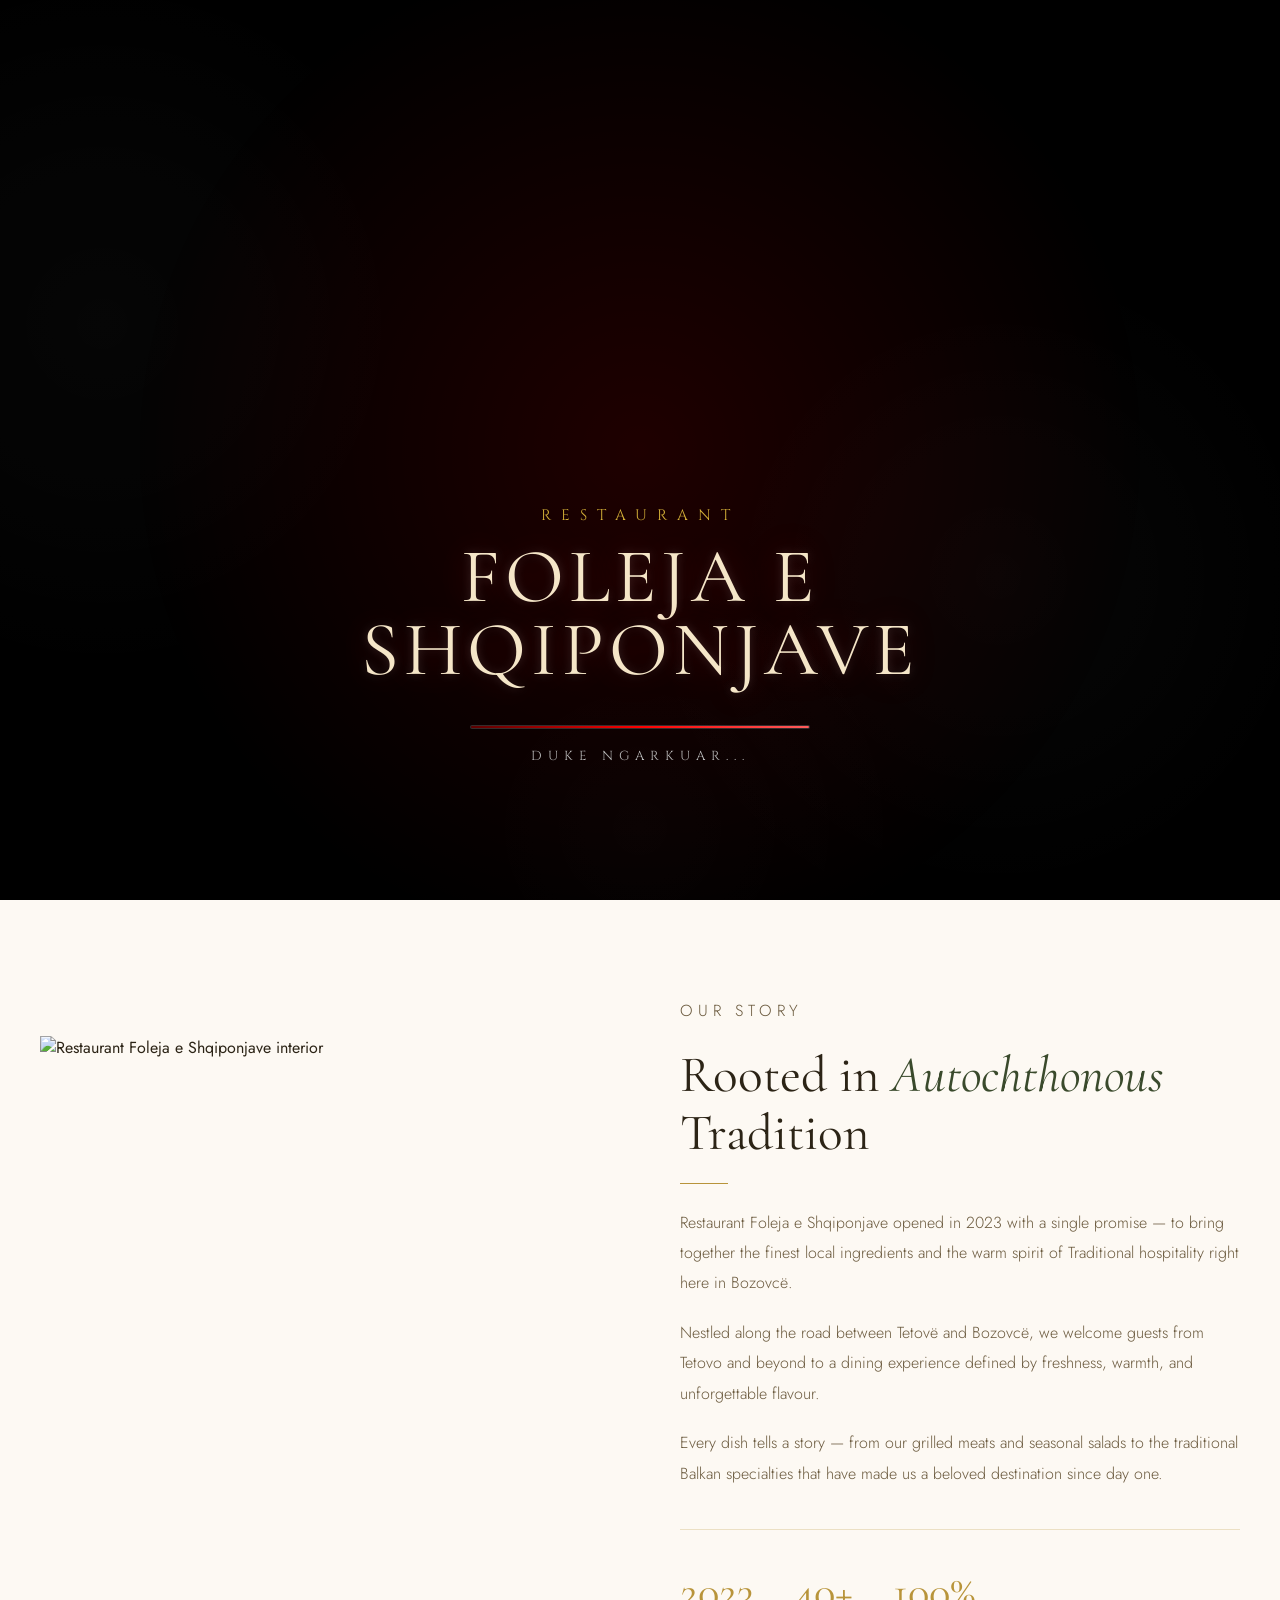
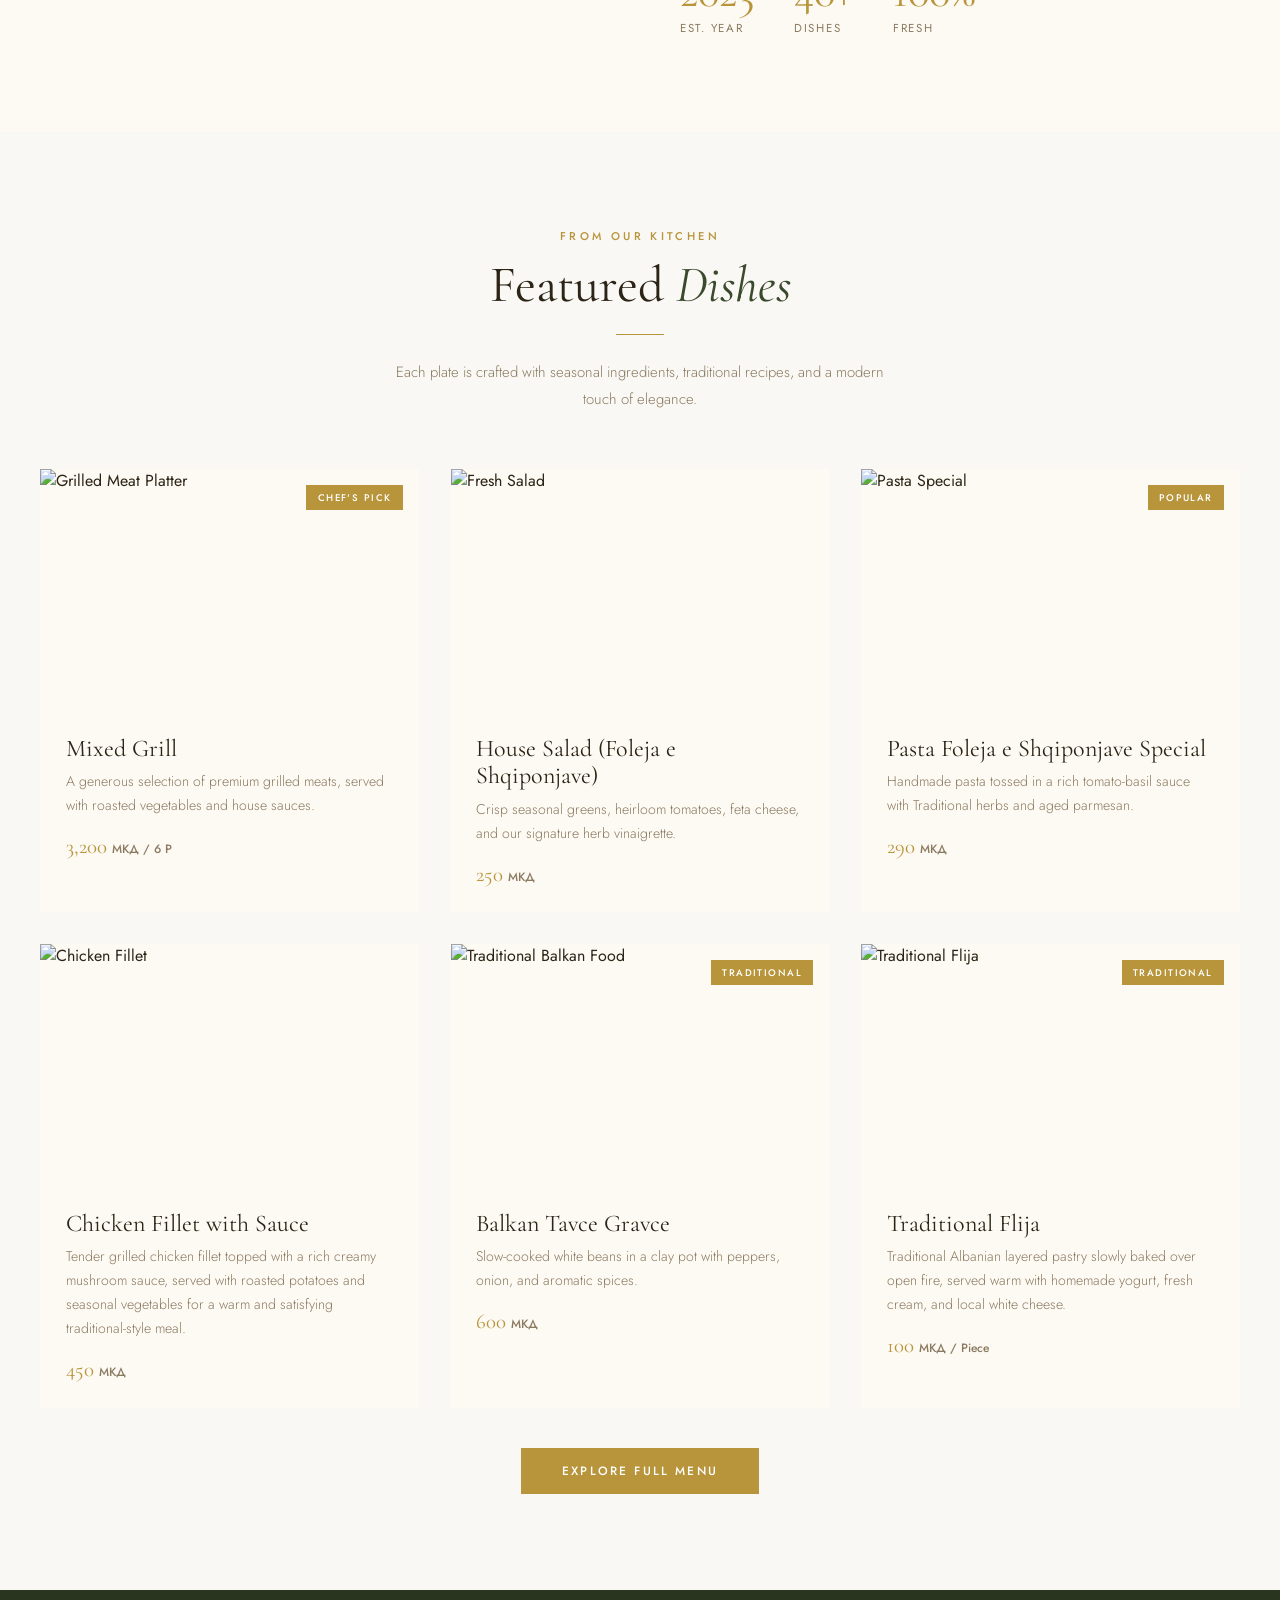
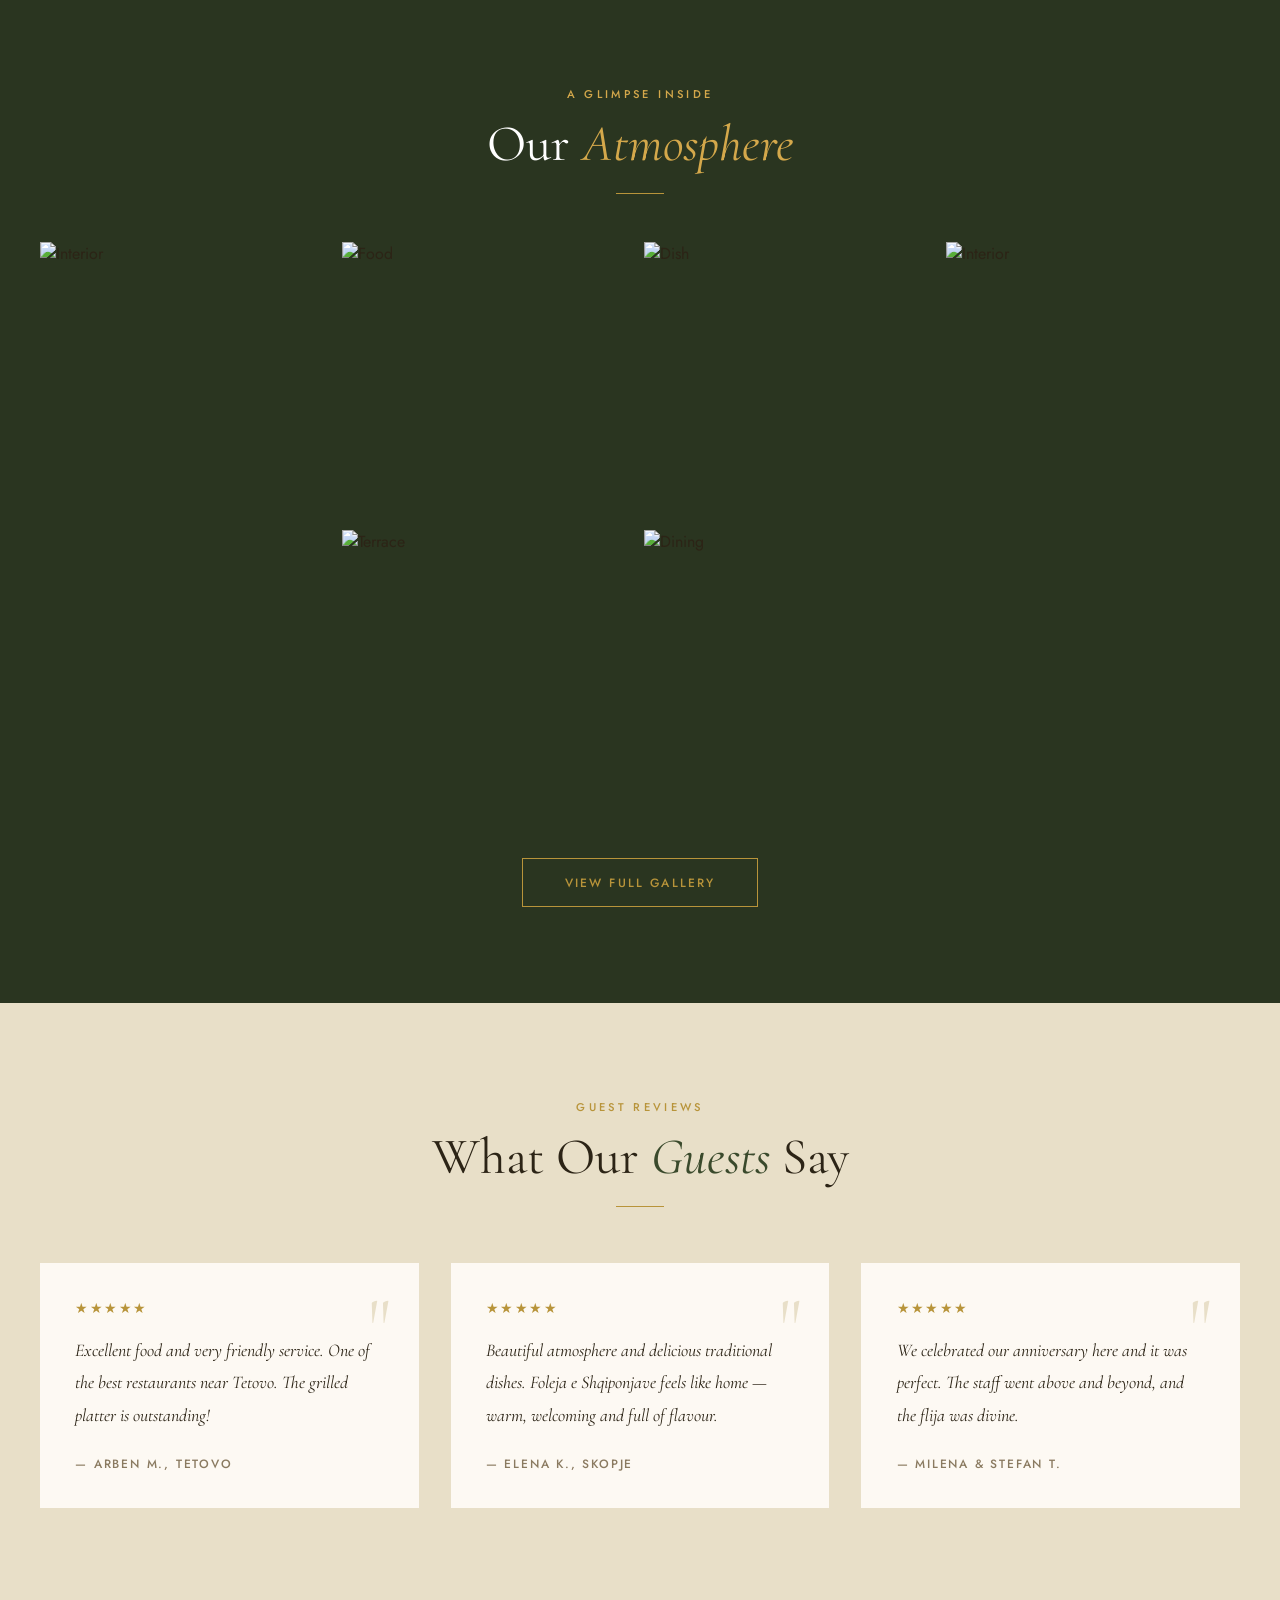
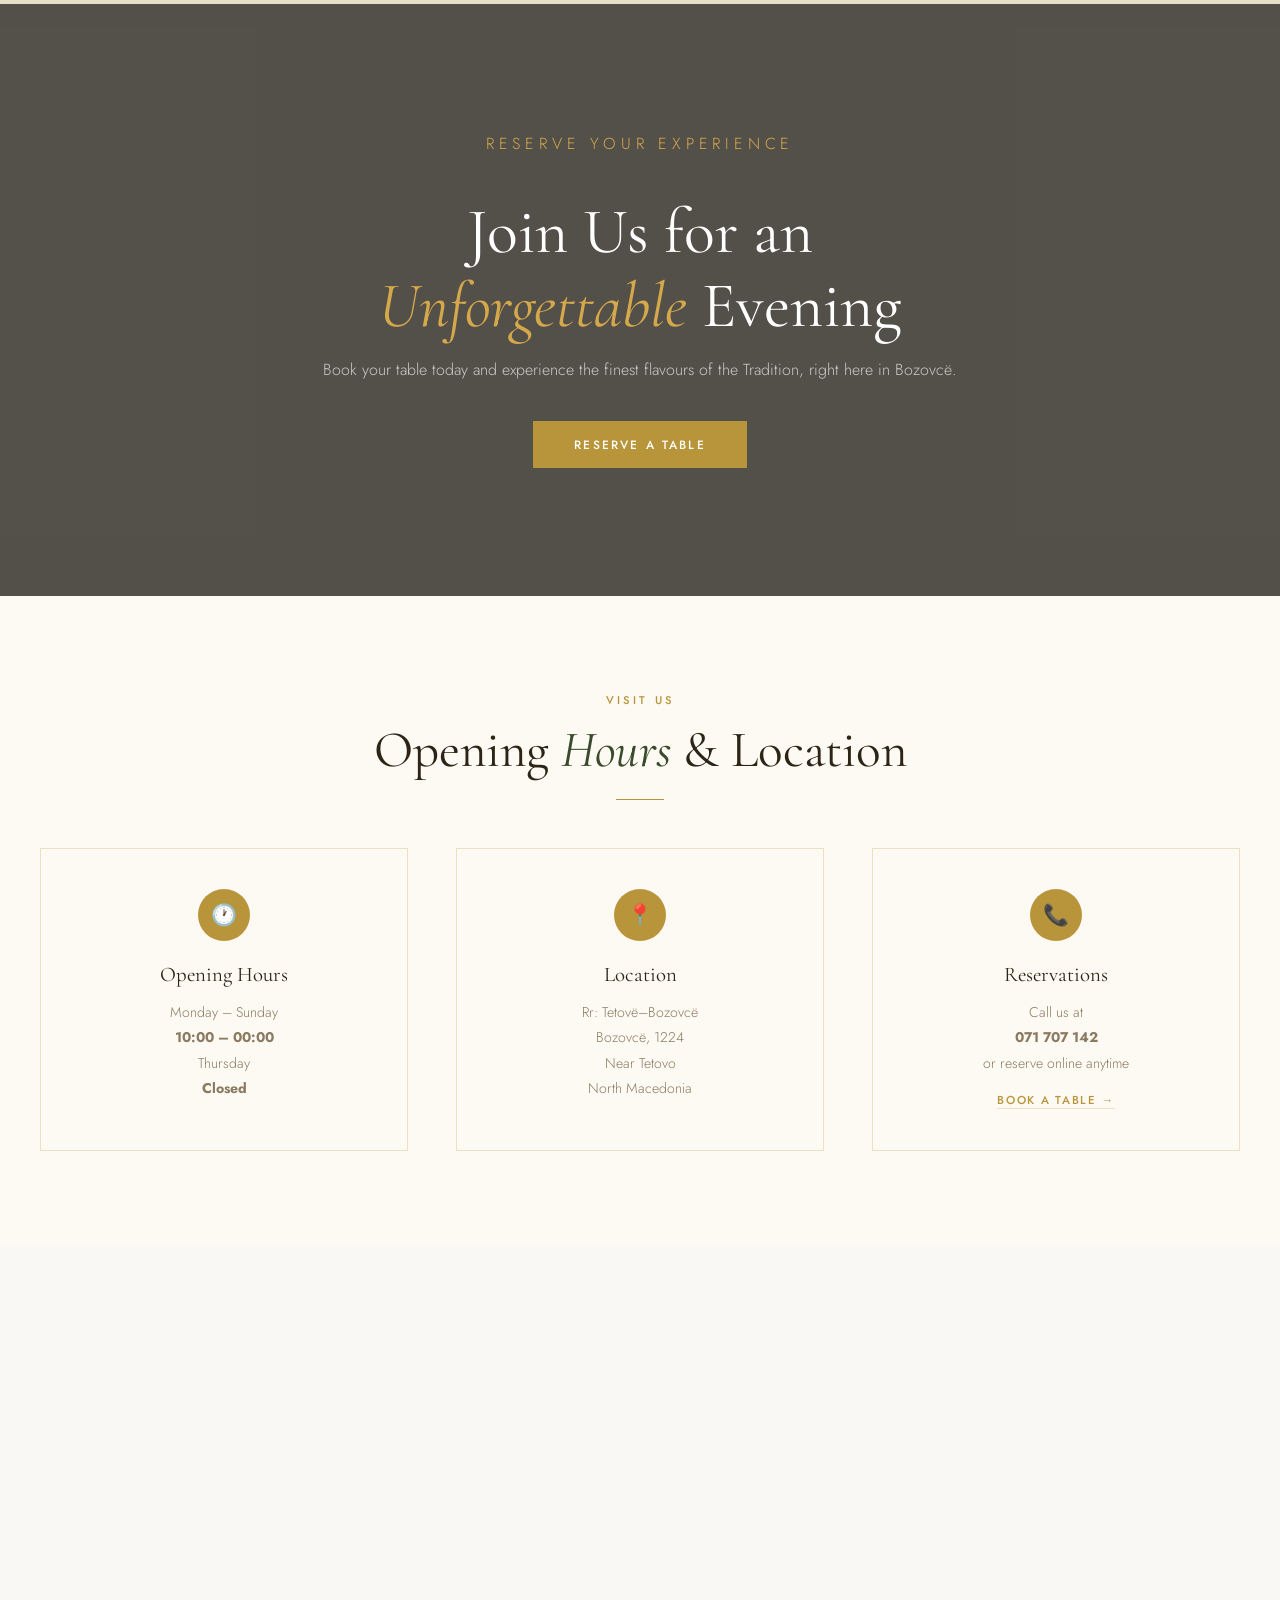
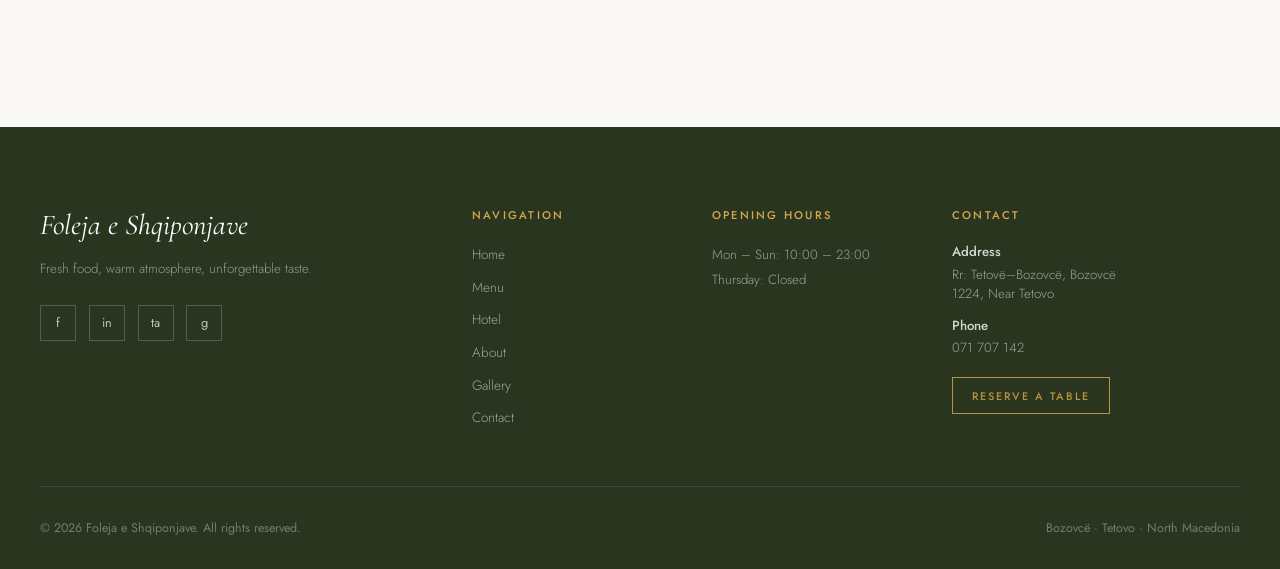
==== index.html @ cad844ff "Update print statement from 'Hello' to 'Goodbye'" ====
<!DOCTYPE html>
<html lang="en">
<head>
  <meta charset="UTF-8">
  <meta name="viewport" content="width=device-width, initial-scale=1.0">
  <title>Foleja e Shqiponjave — Fresh food, warm atmosphere, unforgettable taste</title>
  <meta name="description" content="Foleja e Shqiponjave restaurant & hotel in Bozovcë near Tetovo, North Macedonia. Fresh food, warm atmosphere, unforgettable taste.">
  <link rel="preconnect" href="https://fonts.googleapis.com">
  <link rel="preconnect" href="https://fonts.gstatic.com" crossorigin>
  <link href="https://fonts.googleapis.com/css2?family=Cormorant+Garamond:ital,wght@0,300;0,400;0,500;0,600;1,300;1,400;1,500&family=Jost:wght@300;400;500;600&display=swap" rel="stylesheet">
  <style>
    *, *::before, *::after { box-sizing: border-box; margin: 0; padding: 0; }
    html { scroll-behavior: smooth; font-size: 16px; }
    body { font-family: 'Jost', sans-serif; background: #FAF8F4; color: #2C2416; overflow-x: hidden; }
    img { display: block; width: 100%; height: 100%; object-fit: cover; }
    a { text-decoration: none; color: inherit; }

    :root {
      --cream: #FAF8F4;
      --sand: #E8DFC8;
      --warm-white: #FDF9F3;
      --gold: #B8943A;
      --gold-light: #D4A84B;
      --olive: #3A4A2C;
      --olive-dark: #2A3520;
      --olive-mid: #4E6040;
      --brown: #2C2416;
      --brown-light: #6B5A3E;
      --text-muted: #8A7A60;
      --border: rgba(184,148,58,0.25);
    }

    .font-display { font-family: 'Cormorant Garamond', serif; }
    h1, h2, h3 { font-family: 'Cormorant Garamond', serif; font-weight: 400; line-height: 1.15; }

    
    nav {
      position: fixed; top: 0; left: 0; right: 0;
      z-index: 999; padding: 0 2.5rem; height: 72px;
      display: flex; align-items: center; justify-content: space-between;
      transition: all 0.4s ease;
    }
    nav.scrolled {
      background: rgba(250,248,244,0.97);
      backdrop-filter: blur(12px);
      box-shadow: 0 1px 0 var(--border), 0 4px 24px rgba(44,36,22,0.06);
    }
    .nav-logo { font-family: 'Cormorant Garamond', serif; font-size: 1.25rem; font-weight: 500; letter-spacing: 0.04em; color: #fff; transition: color 0.4s; font-style: italic; }
    nav.scrolled .nav-logo { color: var(--brown); }

    .nav-links { display: flex; gap: 2rem; list-style: none; }
    .nav-links a { font-size: 0.75rem; letter-spacing: 0.14em; text-transform: uppercase; color: rgba(255,255,255,0.85); transition: color 0.3s; font-weight: 500; }
    nav.scrolled .nav-links a { color: var(--brown-light); }
    .nav-links a:hover { color: var(--gold-light); }
    nav.scrolled .nav-links a:hover { color: var(--gold); }

    
    .lang-switcher {
      display: flex; gap: 0; align-items: center;
      border: 1px solid rgba(255,255,255,0.35);
      overflow: hidden;
      transition: border-color 0.4s;
    }
    nav.scrolled .lang-switcher { border-color: var(--border); }
    .lang-btn {
      background: transparent;
      border: none;
      padding: 0.4rem 0.65rem;
      font-size: 0.65rem;
      font-weight: 600;
      letter-spacing: 0.08em;
      text-transform: uppercase;
      color: rgba(255,255,255,0.6);
      cursor: pointer;
      font-family: 'Jost', sans-serif;
      transition: all 0.25s;
      border-right: 1px solid rgba(255,255,255,0.2);
    }
    .lang-btn:last-child { border-right: none; }
    nav.scrolled .lang-btn { color: var(--text-muted); border-right-color: var(--border); }
    .lang-btn:hover { background: rgba(184,148,58,0.15); color: var(--gold-light); }
    .lang-btn.active { background: var(--gold); color: #fff !important; }

    .nav-right { display: flex; gap: 1rem; align-items: center; }
    .nav-reserve {
      font-size: 0.7rem; letter-spacing: 0.15em; text-transform: uppercase;
      padding: 0.55rem 1.3rem; border: 1px solid rgba(255,255,255,0.5);
      color: #fff; transition: all 0.3s; font-weight: 500;
    }
    nav.scrolled .nav-reserve { border-color: var(--gold); color: var(--gold); }
    .nav-reserve:hover { background: var(--gold); border-color: var(--gold); color: #fff !important; }

    .hamburger { display: none; flex-direction: column; gap: 5px; cursor: pointer; }
    .hamburger span { width: 24px; height: 1.5px; background: #fff; transition: all 0.3s; }
    nav.scrolled .hamburger span { background: var(--brown); }

    
    .mobile-menu {
      position: fixed; top: 72px; left: 0; right: 0;
      background: var(--warm-white); padding: 1.5rem 2rem;
      z-index: 998; display: none; flex-direction: column; gap: 1rem;
      box-shadow: 0 10px 30px rgba(44,36,22,0.12);
    }
    .mobile-menu.open { display: flex; }
    .mobile-menu a { font-size: 0.85rem; letter-spacing: 0.12em; text-transform: uppercase; color: var(--brown); font-weight: 500; padding: 0.5rem 0; border-bottom: 1px solid var(--border); }
    .mobile-lang { display: flex; gap: 0.5rem; padding-top: 0.5rem; }
    .mobile-lang .lang-btn { border: 1px solid var(--border); color: var(--text-muted); }
    .mobile-lang .lang-btn.active { background: var(--gold); color: #fff; border-color: var(--gold); }

    
    section { padding: 6rem 2rem; }
    .container { max-width: 1200px; margin: 0 auto; }
    .section-label { font-size: 0.7rem; letter-spacing: 0.3em; text-transform: uppercase; color: var(--gold); font-weight: 500; margin-bottom: 0.8rem; }
    .section-title { font-size: clamp(2.2rem,4vw,3.2rem); color: var(--brown); margin-bottom: 1.2rem; }
    .section-title em { font-style: italic; color: var(--olive); }
    .section-line { width: 48px; height: 1px; background: var(--gold); margin-bottom: 1.5rem; }
    .section-line.center { margin-left: auto; margin-right: auto; }
    .text-center { text-align: center; }
    .reveal { opacity: 0; transform: translateY(32px); transition: opacity 0.7s ease, transform 0.7s ease; }
    .reveal.visible { opacity: 1; transform: translateY(0); }
    .reveal-delay-1 { transition-delay: 0.1s; }
    .reveal-delay-2 { transition-delay: 0.2s; }
    .reveal-delay-3 { transition-delay: 0.3s; }

     
    #home { height: 100vh; min-height: 700px; position: relative; display: flex; align-items: center; justify-content: center; text-align: center; overflow: hidden; }
    .hero-bg { position: absolute; inset: 0; background: url('https://i.imgur.com/4FRlpWb.png') center/cover no-repeat; }
    .hero-bg::after { content: ''; position: absolute; inset: 0; background: linear-gradient(to bottom, rgba(20,15,8,0.52) 0%, rgba(20,15,8,0.62) 50%, rgba(20,15,8,0.75) 100%); }
    .hero-content { position: relative; z-index: 2; max-width: 800px; padding: 0 2rem; animation: heroFade 1.2s ease forwards; }
    @keyframes heroFade { from { opacity: 0; transform: translateY(28px); } to { opacity: 1; transform: translateY(0); } }
    .hero-eyebrow { font-size: 0.72rem; letter-spacing: 0.3em; text-transform: uppercase; color: var(--gold-light); margin-bottom: 1.2rem; font-weight: 500; }
    .hero-title { font-size: clamp(2.6rem,6vw,5rem); color: #fff; font-weight: 300; line-height: 1.1; margin-bottom: 1.2rem; font-family: 'Cormorant Garamond', serif; font-style: italic; }
    .hero-title em { font-style: italic; color: var(--gold-light); }
    .hero-tagline { font-size: 1rem; color: rgba(255,255,255,0.7); letter-spacing: 0.1em; margin-bottom: 3rem; font-weight: 300; }
    .hero-buttons { display: flex; gap: 1rem; justify-content: center; flex-wrap: wrap; }
    .btn-primary { padding: 0.85rem 2.4rem; background: var(--gold); color: #fff; font-size: 0.75rem; letter-spacing: 0.18em; text-transform: uppercase; font-weight: 500; transition: all 0.3s; font-family: 'Jost',sans-serif; border: none; cursor: pointer; }
    .btn-primary:hover { background: var(--gold-light); transform: translateY(-2px); }
    .btn-outline { padding: 0.85rem 2.4rem; border: 1px solid rgba(255,255,255,0.6); color: #fff; font-size: 0.75rem; letter-spacing: 0.18em; text-transform: uppercase; font-weight: 500; transition: all 0.3s; font-family: 'Jost',sans-serif; }
    .btn-outline:hover { background: rgba(255,255,255,0.12); transform: translateY(-2px); }
    .hero-scroll { position: absolute; bottom: 2.5rem; left: 50%; transform: translateX(-50%); z-index: 2; display: flex; flex-direction: column; align-items: center; gap: 0.5rem; color: rgba(255,255,255,0.5); font-size: 0.65rem; letter-spacing: 0.2em; text-transform: uppercase; }
    .scroll-line { width: 1px; height: 40px; background: linear-gradient(to bottom, rgba(255,255,255,0), rgba(255,255,255,0.4)); animation: scrollPulse 2s ease infinite; }
    @keyframes scrollPulse { 0%,100%{opacity:.4;transform:scaleY(1)} 50%{opacity:1;transform:scaleY(1.2)} }

     
    #welcome { background: var(--warm-white); }
    .welcome-grid { display: grid; grid-template-columns: 1fr 1fr; gap: 5rem; align-items: center; }
    .welcome-image { height: 560px; position: relative; overflow: hidden; }
    .welcome-image img { transition: transform 0.8s ease; }
    .welcome-image:hover img { transform: scale(1.04); }
    .welcome-image::before { content:''; position:absolute; top:-20px; left:-20px; width:100px; height:100px; border-top:1px solid var(--gold); border-left:1px solid var(--gold); z-index:1; }
    .welcome-image::after { content:''; position:absolute; bottom:-20px; right:-20px; width:100px; height:100px; border-bottom:1px solid var(--gold); border-right:1px solid var(--gold); z-index:1; }
    .welcome-text p { color: var(--brown-light); line-height: 1.9; font-size: 1rem; margin-bottom: 1.2rem; font-weight: 300; }
    .welcome-stats { display: flex; gap: 2.5rem; margin-top: 2.5rem; padding-top: 2.5rem; border-top: 1px solid var(--border); }
    .stat-number { font-family: 'Cormorant Garamond',serif; font-size: 2.8rem; color: var(--gold); line-height: 1; }
    .stat-label { font-size: 0.72rem; letter-spacing: 0.15em; text-transform: uppercase; color: var(--text-muted); margin-top: 0.3rem; }

     
    #dishes { background: var(--cream); }
    .dishes-grid { display: grid; grid-template-columns: repeat(3,1fr); gap: 2rem; margin-top: 3.5rem; }
    .dish-card { background: var(--warm-white); overflow: hidden; transition: transform 0.4s ease, box-shadow 0.4s ease; }
    .dish-card:hover { transform: translateY(-8px); box-shadow: 0 24px 60px rgba(44,36,22,0.12); }
    .dish-image { height: 240px; overflow: hidden; position: relative; }
    .dish-image img { transition: transform 0.6s ease; }
    .dish-card:hover .dish-image img { transform: scale(1.08); }
    .dish-badge { position: absolute; top:1rem; right:1rem; background:var(--gold); color:#fff; font-size:0.6rem; letter-spacing:0.15em; text-transform:uppercase; padding:0.35rem 0.7rem; font-weight:500; }
    .dish-content { padding: 1.6rem; }
    .dish-name { font-family: 'Cormorant Garamond',serif; font-size: 1.5rem; color: var(--brown); margin-bottom: 0.5rem; }
    .dish-desc { font-size: 0.88rem; color: var(--text-muted); line-height: 1.7; margin-bottom: 1rem; font-weight: 300; }
    .dish-price { font-family: 'Cormorant Garamond',serif; font-size: 1.3rem; color: var(--gold); }

     
    #gallery-preview { background: var(--olive-dark); padding: 6rem 2rem; }
    #gallery-preview .section-title { color: #fff; }
    #gallery-preview .section-label { color: var(--gold-light); }
    .gallery-grid { display: grid; grid-template-columns: 1fr 1fr 1fr 1fr; grid-template-rows: 280px 280px; gap: 8px; margin: 3rem 0; }
    .gallery-item { overflow: hidden; position: relative; cursor: pointer; }
    .gallery-item:first-child { grid-row: span 2; }
    .gallery-item img { transition: transform 0.6s ease; }
    .gallery-item:hover img { transform: scale(1.08); }
    .gallery-item::after { content:''; position:absolute; inset:0; background:rgba(20,15,8,0); transition:background 0.4s ease; }
    .gallery-item:hover::after { background: rgba(20,15,8,0.25); }
    .gallery-btn-wrap { text-align: center; }
    .btn-gold { display: inline-block; padding: 0.9rem 2.6rem; border: 1px solid var(--gold); color: var(--gold); font-size: 0.75rem; letter-spacing: 0.18em; text-transform: uppercase; font-weight: 500; transition: all 0.3s; font-family: 'Jost',sans-serif; }
    .btn-gold:hover { background: var(--gold); color: #fff; }
    .btn-gold-fill { display: inline-block; padding: 0.9rem 2.6rem; background: var(--gold); color: #fff; font-size: 0.75rem; letter-spacing: 0.18em; text-transform: uppercase; font-weight: 500; transition: all 0.3s; font-family: 'Jost',sans-serif; border: none; cursor: pointer; }
    .btn-gold-fill:hover { background: var(--gold-light); transform: translateY(-2px); }

    
    #testimonials { background: var(--sand); }
    .testimonials-grid { display: grid; grid-template-columns: repeat(3,1fr); gap: 2rem; margin-top: 3.5rem; }
    .testimonial-card { background: var(--warm-white); padding: 2.2rem; position: relative; }
    .stars { color: var(--gold); font-size: 0.9rem; margin-bottom: 1rem; letter-spacing: 0.1em; }
    .testimonial-text { font-family: 'Cormorant Garamond',serif; font-size: 1.12rem; line-height: 1.8; color: var(--brown); font-style: italic; margin-bottom: 1.5rem; }
    .testimonial-author { font-size: 0.75rem; letter-spacing: 0.15em; text-transform: uppercase; color: var(--text-muted); font-weight: 500; }
    .quote-icon { position: absolute; top: 1.5rem; right: 1.8rem; font-family: 'Cormorant Garamond',serif; font-size: 5rem; color: var(--sand); line-height: 1; font-weight: 300; }

    
    #reservation-cta { background: url('https://i.imgur.com/3TzWuwq.jpeg') center/cover no-repeat; position: relative; text-align: center; padding: 8rem 2rem; }
    #reservation-cta::before { content:''; position:absolute; inset:0; background:rgba(20,15,8,0.72); }
    #reservation-cta .content { position: relative; z-index: 1; }
    #reservation-cta .section-title { color: #fff; font-size: clamp(2.5rem,5vw,4rem); margin-bottom: 1rem; }
    #reservation-cta p { color: rgba(255,255,255,0.7); font-size: 1rem; margin-bottom: 2.5rem; font-weight: 300; }

     
    #info { background: var(--warm-white); }
    .info-grid { display: grid; grid-template-columns: repeat(3,1fr); gap: 3rem; }
    .info-card { text-align: center; padding: 2.5rem 1.5rem; border: 1px solid var(--border); }
    .info-icon { width: 52px; height: 52px; background: var(--gold); border-radius: 50%; display: flex; align-items: center; justify-content: center; margin: 0 auto 1.4rem; font-size: 1.3rem; }
    .info-card h3 { font-size: 1.3rem; color: var(--brown); margin-bottom: 0.8rem; }
    .info-card p { font-size: 0.88rem; color: var(--text-muted); line-height: 1.8; font-weight: 300; }

     
    .map-wrapper { height: 480px; }
    .map-wrapper iframe { width: 100%; height: 100%; border: none; display: block; }

    
    footer { background: var(--olive-dark); color: rgba(255,255,255,0.7); padding: 5rem 2rem 2rem; }
    .footer-grid { display: grid; grid-template-columns: 2fr 1fr 1fr 1.5fr; gap: 3rem; margin-bottom: 3rem; }
    .footer-logo { font-family: 'Cormorant Garamond',serif; font-size: 1.8rem; color: #fff; margin-bottom: 1rem; }
    .footer-logo span { color: var(--gold-light); }
    .footer-tagline { font-size: 0.83rem; color: rgba(255,255,255,0.5); line-height: 1.7; font-weight: 300; margin-bottom: 1.5rem; }
    .social-links { display: flex; gap: 0.8rem; }
    .social-link { width: 36px; height: 36px; border: 1px solid rgba(255,255,255,0.2); display: flex; align-items: center; justify-content: center; font-size: 0.8rem; transition: all 0.3s; }
    .social-link:hover { border-color: var(--gold-light); color: var(--gold-light); }
    .footer-col h4 { font-size: 0.7rem; letter-spacing: 0.2em; text-transform: uppercase; color: var(--gold-light); margin-bottom: 1.2rem; font-weight: 500; font-family: 'Jost',sans-serif; }
    .footer-links { list-style: none; }
    .footer-links li { margin-bottom: 0.6rem; }
    .footer-links a { font-size: 0.85rem; color: rgba(255,255,255,0.55); transition: color 0.3s; font-weight: 300; }
    .footer-links a:hover { color: var(--gold-light); }
    .footer-contact-item { font-size: 0.83rem; color: rgba(255,255,255,0.55); margin-bottom: 0.7rem; font-weight: 300; line-height: 1.5; }
    .footer-contact-item strong { color: rgba(255,255,255,0.8); font-weight: 500; display: block; margin-bottom: 0.15rem; }
    .footer-bottom { border-top: 1px solid rgba(255,255,255,0.1); padding-top: 2rem; display: flex; align-items: center; justify-content: space-between; font-size: 0.78rem; color: rgba(255,255,255,0.35); }

     .page { display: none; }
    .page.active { display: block; }

     
    .page-hero { height: 320px; position: relative; display: flex; align-items: center; justify-content: center; text-align: center; }
    .page-hero::before { content:''; position:absolute; inset:0; background:rgba(20,15,8,0.65); }
    .page-hero .content { position: relative; z-index: 1; }
    .page-hero h1 { font-size: clamp(2.5rem,5vw,3.5rem); color: #fff; font-weight: 300; }
    .menu-hero-bg { background: url('https://images.unsplash.com/photo-1504674900247-0877df9cc836?w=1600&q=80') center/cover no-repeat; }
    .about-hero-bg { background: url('https://images.unsplash.com/photo-1555396273-367ea4eb4db5?w=1600&q=80') center/cover no-repeat; }
    .gallery-hero-bg { background: url('https://images.unsplash.com/photo-1517248135467-4c7edcad34c4?w=1600&q=80') center/cover no-repeat; }
    .contact-hero-bg { background: url('https://images.unsplash.com/photo-1424847651672-bf20a4b0982b?w=1600&q=80') center/cover no-repeat; }

    
    .menu-section { background: var(--cream); padding: 4rem 2rem 6rem; }
    .menu-categories { display: flex; gap: 0.6rem; flex-wrap: wrap; justify-content: center; margin-bottom: 4rem; }
    .menu-tab { padding: 0.55rem 1.4rem; border: 1px solid var(--border); font-size: 0.7rem; letter-spacing: 0.15em; text-transform: uppercase; cursor: pointer; transition: all 0.3s; font-weight: 500; color: var(--brown-light); background: transparent; font-family: 'Jost',sans-serif; }
    .menu-tab:hover, .menu-tab.active { background: var(--gold); color: #fff; border-color: var(--gold); }
    .menu-category-block { margin-bottom: 4.5rem; display: none; }
    .menu-category-block.visible { display: block; }
    .menu-cat-header { display: flex; align-items: center; gap: 1.2rem; margin-bottom: 2.2rem; }
    .menu-cat-title { font-family: 'Cormorant Garamond',serif; font-size: 2rem; color: var(--brown); white-space: nowrap; }
    .menu-cat-line { flex: 1; height: 1px; background: var(--border); }

    
    .menu-cards-grid { display: grid; grid-template-columns: repeat(4, 1fr); gap: 1.4rem; }
    .menu-card {
      background: var(--warm-white);
      overflow: hidden;
      transition: transform 0.35s ease, box-shadow 0.35s ease;
      cursor: default;
      display: flex; flex-direction: column;
    }
    .menu-card:hover { transform: translateY(-6px); box-shadow: 0 20px 50px rgba(44,36,22,0.11); }
    .menu-card-img {
      height: 180px; overflow: hidden; position: relative; flex-shrink: 0;
    }
    .menu-card-img img { transition: transform 0.6s ease; width: 100%; height: 100%; object-fit: cover; }
    .menu-card:hover .menu-card-img img { transform: scale(1.07); }
    .menu-card-badge {
      position: absolute; top: 0.7rem; left: 0.7rem;
      background: var(--gold); color: #fff;
      font-size: 0.58rem; letter-spacing: 0.13em; text-transform: uppercase;
      padding: 0.28rem 0.6rem; font-weight: 600; font-family: 'Jost',sans-serif;
    }
    .menu-card-body { padding: 1.1rem 1.2rem 1.3rem; flex: 1; display: flex; flex-direction: column; }
    .menu-card-name { font-family: 'Cormorant Garamond',serif; font-size: 1.22rem; color: var(--brown); margin-bottom: 0.35rem; line-height: 1.2; }
    .menu-card-desc { font-size: 0.8rem; color: var(--text-muted); line-height: 1.65; font-weight: 300; flex: 1; margin-bottom: 0.9rem; }
    .menu-card-price {
      font-family: 'Cormorant Garamond',serif; font-size: 1.35rem; color: var(--gold);
      display: flex; align-items: baseline; gap: 0.3rem;
    }
    .menu-card-price .currency { font-size: 0.75rem; font-family: 'Jost',sans-serif; color: var(--text-muted); font-weight: 500; letter-spacing: 0.05em; }

     
    .menu-drinks-grid { display: grid; grid-template-columns: 1fr 1fr; gap: 0; }
    .menu-drink-item { padding: 1.2rem 1rem; border-bottom: 1px solid var(--border); display: flex; align-items: flex-start; justify-content: space-between; gap: 1rem; transition: background 0.2s; }
    .menu-drink-item:hover { background: rgba(184,148,58,0.04); }
    .menu-drink-info {}
    .menu-drink-name { font-family: 'Cormorant Garamond',serif; font-size: 1.12rem; color: var(--brown); margin-bottom: 0.2rem; }
    .menu-drink-desc { font-size: 0.8rem; color: var(--text-muted); font-weight: 300; }
    .menu-drink-price { font-family: 'Cormorant Garamond',serif; font-size: 1.2rem; color: var(--gold); white-space: nowrap; }

    
    .about-story { background: var(--warm-white); padding: 6rem 2rem; }
    .about-grid { display: grid; grid-template-columns: 1fr 1fr; gap: 5rem; align-items: center; margin-bottom: 5rem; }
    .about-image { height: 480px; overflow: hidden; }
    .about-image img { transition: transform 0.7s ease; }
    .about-image:hover img { transform: scale(1.04); }
    .about-text p { color: var(--brown-light); line-height: 1.9; font-size: 0.95rem; margin-bottom: 1.2rem; font-weight: 300; }
    .philosophy-section { background: var(--sand); padding: 5rem 2rem; }
    .philosophy-grid { display: grid; grid-template-columns: repeat(4,1fr); gap: 2rem; margin-top: 3rem; }
    .philosophy-card { text-align: center; padding: 2rem 1.2rem; }
    .philosophy-icon { font-size: 2rem; margin-bottom: 1rem; }
    .philosophy-card h3 { font-size: 1.2rem; color: var(--brown); margin-bottom: 0.6rem; }
    .philosophy-card p { font-size: 0.85rem; color: var(--text-muted); line-height: 1.7; font-weight: 300; }

    
    .gallery-full { background: var(--warm-white); padding: 5rem 2rem; }
    .gallery-full-grid { display: grid; grid-template-columns: repeat(3,1fr); gap: 12px; }
    .gallery-full-item { overflow: hidden; cursor: pointer; position: relative; height: 280px; }
    .gallery-full-item img { transition: transform 0.6s ease; }
    .gallery-full-item:hover img { transform: scale(1.08); }
    .gallery-overlay { position: absolute; inset: 0; background: rgba(20,15,8,0); display: flex; align-items: center; justify-content: center; transition: all 0.4s ease; }
    .gallery-overlay span { color: #fff; font-size: 0.7rem; letter-spacing: 0.2em; text-transform: uppercase; opacity: 0; transition: opacity 0.4s; }
    .gallery-full-item:hover .gallery-overlay { background: rgba(20,15,8,0.35); }
    .gallery-full-item:hover .gallery-overlay span { opacity: 1; }

    
    .lightbox { display: none; position: fixed; inset: 0; z-index: 9999; background: rgba(10,8,5,0.95); align-items: center; justify-content: center; }
    .lightbox.open { display: flex; }
    .lightbox-img { max-width: 90vw; max-height: 85vh; object-fit: contain; width: auto; height: auto; }
    .lightbox-close { position: absolute; top: 1.5rem; right: 2rem; color: #fff; font-size: 2rem; cursor: pointer; font-weight: 300; }
    .lightbox-nav { position: absolute; top: 50%; transform: translateY(-50%); color: rgba(255,255,255,0.6); font-size: 2.5rem; cursor: pointer; transition: color 0.2s; padding: 1rem; }
    .lightbox-nav:hover { color: var(--gold-light); }
    .lb-prev { left: 1rem; }
    .lb-next { right: 1rem; }

     
    .contact-section { background: var(--warm-white); padding: 6rem 2rem; }
    .contact-grid { display: grid; grid-template-columns: 1fr 1.4fr; gap: 5rem; }
    .contact-info-item { margin-bottom: 2rem; }
    .contact-info-item strong { font-size: 0.7rem; letter-spacing: 0.2em; text-transform: uppercase; color: var(--gold); display: block; margin-bottom: 0.4rem; font-weight: 500; }
    .contact-info-item p { color: var(--brown-light); font-size: 0.9rem; line-height: 1.7; font-weight: 300; }
    .form-row { display: grid; grid-template-columns: 1fr 1fr; gap: 1rem; margin-bottom: 1rem; }
    .form-group { margin-bottom: 1rem; }
    .form-group label { display: block; font-size: 0.7rem; letter-spacing: 0.15em; text-transform: uppercase; color: var(--text-muted); margin-bottom: 0.4rem; font-weight: 500; }
    .form-group input, .form-group textarea { width: 100%; padding: 0.85rem 1rem; border: 1px solid var(--border); background: var(--cream); font-family: 'Jost',sans-serif; font-size: 0.9rem; color: var(--brown); outline: none; transition: border-color 0.3s; font-weight: 300; }
    .form-group input:focus, .form-group textarea:focus { border-color: var(--gold); }
    .form-group textarea { height: 130px; resize: vertical; }

     
    .modal-overlay { display: none; position: fixed; inset: 0; background: rgba(10,8,5,0.82); z-index: 9999; align-items: center; justify-content: center; }
    .modal-overlay.open { display: flex; }
    .modal-box { background: var(--warm-white); padding: 3rem; max-width: 520px; width: 90%; position: relative; max-height: 90vh; overflow-y: auto; }
    .modal-close { position: absolute; top: 1rem; right: 1.2rem; font-size: 1.5rem; cursor: pointer; color: var(--text-muted); }
    .modal-title { font-size: 2rem; color: var(--brown); margin-bottom: 0.3rem; }
    .modal-subtitle { font-size: 0.83rem; color: var(--text-muted); margin-bottom: 2rem; font-weight: 300; }

     
    @media (max-width:1200px) {
      .menu-cards-grid { grid-template-columns: repeat(3,1fr); }
    }
    @media (max-width:1024px) {
      .welcome-grid,.about-grid,.contact-grid { grid-template-columns:1fr; gap:3rem; }
      .welcome-image,.about-image { height:380px; }
      .dishes-grid,.testimonials-grid { grid-template-columns:1fr 1fr; }
      .info-grid,.philosophy-grid { grid-template-columns:1fr 1fr; }
      .footer-grid { grid-template-columns:1fr 1fr; gap:2rem; }
      .gallery-grid { grid-template-columns:1fr 1fr; grid-template-rows:auto; }
      .gallery-grid .gallery-item:first-child { grid-row:span 1; }
      .menu-cards-grid { grid-template-columns: repeat(2,1fr); }
      .menu-drinks-grid { grid-template-columns: 1fr; }
    }
    @media (max-width:768px) {
      .nav-links,.nav-reserve,.lang-switcher { display:none; }
      .hamburger { display:flex; }
      .hero-title { font-size:2.2rem; }
      .dishes-grid,.testimonials-grid,.gallery-full-grid,.hotel-rooms-grid { grid-template-columns:1fr; }
      .gallery-grid { grid-template-columns:1fr 1fr; }
      section { padding:4rem 1.5rem; }
      .form-row { grid-template-columns:1fr; }
      .philosophy-grid { grid-template-columns:1fr 1fr; }
      .footer-grid { grid-template-columns:1fr; }
      .footer-bottom { flex-direction:column; gap:0.5rem; text-align:center; }
      .welcome-stats { gap:1.5rem; flex-wrap:wrap; justify-content:center; }
      .menu-cards-grid { grid-template-columns: repeat(2,1fr); gap: 1rem; }
      .menu-card-img { height: 150px; }
    }
    @media (max-width:480px) {
      .gallery-full-grid { grid-template-columns:1fr 1fr; }
      .gallery-full-item { height:180px; }
      .info-grid { grid-template-columns:1fr; }
      .menu-cards-grid { grid-template-columns: 1fr 1fr; gap: 0.8rem; }
      .menu-card-img { height: 130px; }
      .menu-card-body { padding: 0.85rem; }
      .menu-card-name { font-size: 1.05rem; }
    }
    
 

#page-hotel{
  overflow-x:hidden;
}

 
#page-hotel *{
  max-width:100%;
  min-width:0;
  box-sizing:border-box;
}

 
@media (max-width:768px){

  #page-hotel .page-hero{
    min-height:55vh;
    padding:2rem 1.2rem;
  }

  #page-hotel .page-hero h1{
    font-size:2.8rem !important;
    line-height:.95;
  }
}

 
@media (max-width:900px){

  #page-hotel section div[style*="grid-template-columns:1fr 1fr"]{
    display:flex !important;
    flex-direction:column !important;
    gap:2rem !important;
  }

  #page-hotel section div[style*="height:520px"]{
    height:320px !important;
    width:100%;
  }
}

 
#page-hotel img{
  width:100%;
  max-width:100%;
  height:auto;
  display:block;
}

#page-hotel .dish-image img{
  height:100%;
  object-fit:cover;
}

 
@media (max-width:1100px){

  #page-hotel .hotel-rooms-grid{
    grid-template-columns:1fr !important;
  }
}

 
@media (max-width:900px){

  #page-hotel .philosophy-grid{
    grid-template-columns:1fr 1fr !important;
  }
}

@media (max-width:600px){

  #page-hotel .philosophy-grid{
    grid-template-columns:1fr !important;
  }
}

 
@media (max-width:600px){

  #page-hotel div[style*="gap:2.5rem"]{
    flex-wrap:wrap;
    justify-content:center;
    gap:1.5rem !important;
  }
}

 
@media (max-width:600px){

  #page-hotel .btn-gold-fill,
  #page-hotel .btn-outline{
    width:100%;
    text-align:center;
  }

  #page-hotel div[style*="justify-content:center"]{
    flex-direction:column;
    align-items:center;
  }
}

 
@media (max-width:768px){

  #page-hotel .section-title{
    font-size:2.2rem !important;
    line-height:1.05;
  }
}

 
#page-hotel .dish-card{
  overflow:hidden;
}

 
#page-hotel p,
#page-hotel h1,
#page-hotel h2,
#page-hotel h3,
#page-hotel span,
#page-hotel a{
  overflow-wrap:break-word;
}

 
html,
body{
  overflow-x:hidden;
}
  
  </style>
</head>
<body>
 

<div id="loader">

  
  <div class="loader-bg"></div>

   
  <div class="smoke"></div>

  
  <img
    src="https://i.imgur.com/Q7WRddA.png"
    alt="Albanian Eagle"
    class="eagle"
  />

   
  <div class="overlay"></div>

   
  <div class="loader-content">

    <p class="top-text">RESTAURANT</p>

    <h1>
      FOLEJA E <br>
      SHQIPONJAVE
    </h1>

     
    <div class="loading-wrapper">
      <div class="loading-line"></div>
    </div>

    <p class="loading-text">
      DUKE NGARKUAR...
    </p>

  </div>
</div>

<style>

 
@import url('https://fonts.googleapis.com/css2?family=Cinzel:wght@400;600;700;900&display=swap');

 
*{
  margin:0;
  padding:0;
  box-sizing:border-box;
}

 
body{
  overflow:hidden;
}

 
#loader{
  position:fixed;
  inset:0;

  width:100%;
  height:100vh;

  background:#000;

  overflow:clip;

  z-index:999999;

  font-family:'Cinzel', serif;
}

 
.loader-bg{
  position:absolute;
  inset:0;

  background:
    linear-gradient(rgba(0,0,0,.72), rgba(0,0,0,.92)),
    url('your-background.jpg');

  background-size:cover;
  background-position:center;

  animation:bgZoom 8s ease forwards;
}

 
.overlay{
  position:absolute;
  inset:0;

  background:
    radial-gradient(circle at center,
    rgba(255,0,0,.12),
    transparent 65%);
}

 
.smoke{
  position:absolute;
  inset:-20%;

  background:
    radial-gradient(circle at 20% 40%, rgba(255,255,255,.03), transparent 25%),
    radial-gradient(circle at 70% 60%, rgba(255,255,255,.03), transparent 25%),
    radial-gradient(circle at 50% 80%, rgba(255,255,255,.02), transparent 20%);

  animation:smokeMove 18s linear infinite;

  opacity:.8;
}

 
.eagle{
  position:absolute;

  top:30%;
  left:50%;

  width:min(850px, 95vw);

  transform:
    translate(-50%, -50%)
    scale(.08)
    translateY(-900px);

  opacity:0;

  object-fit:contain;

  animation:
    eagleFly 3.5s cubic-bezier(.18,.8,.22,1) forwards,
    eagleFloat 4s ease-in-out infinite 3.5s;

  filter:
    drop-shadow(0 0 20px rgba(255,0,0,.4))
    drop-shadow(0 0 60px rgba(255,0,0,.25));
}

 
.loader-content{
  position:absolute;

  left:50%;
  bottom:15%;

  transform:translateX(-50%);

  text-align:center;

  z-index:10;

  opacity:0;

  animation:contentReveal 1.5s ease forwards;
  animation-delay:2s;
}

.top-text{
  color:#d4af37;
  letter-spacing:10px;
  font-size:.95rem;
  margin-bottom:15px;
}

.loader-content h1{
  color:#f5e6c8;
  font-size:clamp(2.4rem, 6vw, 6.5rem);
  line-height:.95;
  letter-spacing:5px;
  text-shadow:
    0 0 10px rgba(255,255,255,.15),
    0 0 35px rgba(255,0,0,.25);
}

 
.loading-wrapper{
  width:340px;
  max-width:85vw;
  height:4px;
  background:rgba(255,255,255,.12);
  border-radius:999px;
  overflow:hidden;
  margin:38px auto 18px;
  border:1px solid rgba(255,255,255,.06);
}

.loading-line{
  width:0%;
  height:100%;
  background:linear-gradient(90deg,#5c0000,#ff0000,#ff5c5c);
  box-shadow:0 0 15px red,0 0 25px rgba(255,0,0,.5);
  animation:loading 5s ease forwards;
}

.loading-text{
  color:#bbb;
  font-size:.82rem;
  letter-spacing:6px;
}

 

@keyframes eagleFly{
  0%{
    opacity:0;
    transform:translate(-50%, -50%) scale(.05) translateY(-1200px) rotate(-14deg);
  }
  25%{opacity:1;}
  60%{
    transform:translate(-50%, -50%) scale(.75) translateY(-100px) rotate(2deg);
  }
  80%{
    transform:translate(-50%, -50%) scale(1.08) translateY(10px);
  }
  100%{
    opacity:1;
    transform:translate(-50%, -50%) scale(1) translateY(-20px);
  }
}

@keyframes eagleFloat{
  0%,100%{
    transform:translate(-50%, -50%) scale(1) translateY(-20px);
  }
  50%{
    transform:translate(-50%, -50%) scale(1.02) translateY(-35px);
  }
}

@keyframes contentReveal{
  from{
    opacity:0;
    transform:translateX(-50%) translateY(35px);
  }
  to{
    opacity:1;
    transform:translateX(-50%) translateY(0);
  }
}

@keyframes loading{
  from{width:0%;}
  to{width:100%;}
}

@keyframes bgZoom{
  from{transform:scale(1.12);}
  to{transform:scale(1);}
}

@keyframes smokeMove{
  0%{transform:translateX(0) translateY(0);}
  50%{transform:translateX(-2%) translateY(-1%);}
  100%{transform:translateX(0) translateY(0);}
}

 
@media (max-width:768px){

  .eagle{
    width:140vw;
    top:24%;
    max-width:none;
  }

  .loader-content{
    width:92%;
    bottom:12%;
  }

  .loader-content h1{
    font-size:2.8rem;
  }

  .loading-wrapper{
    width:85vw;
  }

  .top-text{
    font-size:.75rem;
    letter-spacing:7px;
  }

  .loading-text{
    font-size:.72rem;
    letter-spacing:4px;
  }
}

@media (max-width:480px){

  .eagle{
    width:160vw;
    top:22%;
  }

  .loader-content h1{
    font-size:2.2rem;
  }
}

 
#loader.hide{
  opacity:0;
  transition:opacity 1.1s ease;
  pointer-events:none;
}

</style>

<script>

window.addEventListener("load", () => {

  setTimeout(() => {

    const loader = document.getElementById("loader");

    loader.classList.add("hide");

    document.body.style.overflow = "auto";

    setTimeout(() => {
      loader.remove();
    }, 1200);

  }, 5500);

});

</script>
 
<nav id="navbar">
  <a href="#" class="nav-logo" onclick="showPage('home'); return false;"><em>Foleja e Shqiponjave</em></a>
  <ul class="nav-links">
    <li><a href="#" onclick="showPage('home'); return false;" data-i18n="nav_home">Home</a></li>
    <li><a href="#" onclick="showPage('menu'); return false;" data-i18n="nav_menu">Menu</a></li>
    <li><a href="#" onclick="showPage('hotel'); return false;" data-i18n="nav_hotel">Hotel</a></li>
    <li><a href="#" onclick="showPage('about'); return false;" data-i18n="nav_about">About</a></li>
    <li><a href="#" onclick="showPage('gallery'); return false;" data-i18n="nav_gallery">Gallery</a></li>
    <li><a href="#" onclick="showPage('contact'); return false;" data-i18n="nav_contact">Contact</a></li>
  </ul>
  <div class="nav-right">
    <div class="lang-switcher">
      <button class="lang-btn active" onclick="setLang('en')">EN</button>
      <button class="lang-btn" onclick="setLang('sq')">SQ</button>
      <button class="lang-btn" onclick="setLang('mk')">МК</button>
    </div>
    <a class="nav-reserve" href="#" onclick="openReservation(); return false;" data-i18n="nav_reserve">Reserve a Table</a>
  </div>
  <div class="hamburger" id="hamburger"><span></span><span></span><span></span></div>
</nav>

 
<div class="mobile-menu" id="mobileMenu">
  <a href="#" onclick="showPage('home'); closeMobile(); return false;" data-i18n="nav_home">Home</a>
  <a href="#" onclick="showPage('menu'); closeMobile(); return false;" data-i18n="nav_menu">Menu</a>
  <a href="#" onclick="showPage('hotel'); closeMobile(); return false;" data-i18n="nav_hotel">Hotel</a>
  <a href="#" onclick="showPage('about'); closeMobile(); return false;" data-i18n="nav_about">About</a>
  <a href="#" onclick="showPage('gallery'); closeMobile(); return false;" data-i18n="nav_gallery">Gallery</a>
  <a href="#" onclick="showPage('contact'); closeMobile(); return false;" data-i18n="nav_contact">Contact</a>
  <a href="#" onclick="openReservation(); closeMobile(); return false;" style="color:var(--gold);" data-i18n="nav_reserve">Reserve a Table</a>
  <div class="mobile-lang">
    <button class="lang-btn active" onclick="setLang('en')">EN</button>
    <button class="lang-btn" onclick="setLang('sq')">SQ</button>
    <button class="lang-btn" onclick="setLang('mk')">МК</button>
  </div>
</div>

 
<div class="page active" id="page-home">

  <section id="home" style="padding:0;">
    <div class="hero-bg"></div>
    <div class="hero-content">
      <p class="hero-eyebrow">Restaurant · Hotel</p>
      <h1 class="hero-title">Foleja e Shqiponjave</h1>
      <p class="hero-tagline" data-i18n="hero_tagline">Shije tradicionale, gatime të freskëta dhe mikpritje e ngrohtë në zemër të Sharrit.</p>
      <div class="hero-buttons">
        <a class="btn-primary" href="#" onclick="showPage('menu'); return false;" data-i18n="hero_btn_menu">Shiko Menune</a>
        <a class="btn-outline" href="#" onclick="openReservation(); return false;" data-i18n="hero_btn_reserve">Rezervo Tavoline</a>
      </div>
    </div>
    <div class="hero-scroll"><div class="scroll-line"></div><span data-i18n="scroll">Scroll</span></div>
  </section>

  <section id="welcome">
    <div class="container">
      <div class="welcome-grid">
        <div class="welcome-image reveal">
          <img src="https://i.imgur.com/NZqDScd.jpeg" alt="Restaurant Foleja e Shqiponjave interior">
        </div>
        <div class="welcome-text reveal reveal-delay-2">
          <p class="section-label" data-i18n="welcome_label">Our Story</p>
          <h2 class="section-title" data-i18n="welcome_title">Rooted in <em>Autochthonous</em><br>Tradition</h2>
          <div class="section-line"></div>
          <p data-i18n="welcome_p1">Restaurant Foleja e Shqiponjave opened in 2023 with a single promise — to bring together the finest local ingredients and the warm spirit of Traditional hospitality right here in Bozovcë.</p>
          <p data-i18n="welcome_p2">Nestled along the road between Tetovë and Bozovcë, we welcome guests from Tetovo and beyond to a dining experience defined by freshness, warmth, and unforgettable flavour.</p>
          <p data-i18n="welcome_p3">Every dish tells a story — from our grilled meats and seasonal salads to the traditional Balkan specialties that have made us a beloved destination since day one.</p>
          <div class="welcome-stats">
            <div class="stat-item"><div class="stat-number">2023</div><div class="stat-label" data-i18n="stat_est">Est. Year</div></div>
            <div class="stat-item"><div class="stat-number">40+</div><div class="stat-label" data-i18n="stat_dishes">Dishes</div></div>
            <div class="stat-item"><div class="stat-number">100%</div><div class="stat-label" data-i18n="stat_fresh">Fresh</div></div>
          </div>
        </div>
      </div>
    </div>
  </section>

  <section id="dishes">
    <div class="container">
      <div class="text-center reveal">
        <p class="section-label" data-i18n="dishes_label">From Our Kitchen</p>
        <h2 class="section-title" data-i18n="dishes_title">Featured <em>Dishes</em></h2>
        <div class="section-line center"></div>
        <p style="color:var(--text-muted);max-width:500px;margin:0 auto;font-size:0.93rem;font-weight:300;line-height:1.8;" data-i18n="dishes_sub">Each plate is crafted with seasonal ingredients, traditional recipes, and a modern touch of elegance.</p>
      </div>
      <div class="dishes-grid">
        <div class="dish-card reveal reveal-delay-1">
          <div class="dish-image"><img src="https://i.imgur.com/nJ8o1VS.jpeg" alt="Grilled Meat Platter"><span class="dish-badge" data-i18n="badge_chef">Chef's Pick</span></div>
          <div class="dish-content"><h3 class="dish-name" data-i18n="dish1_name">Mixed Grill</h3><p class="dish-desc" data-i18n="dish1_desc">A generous selection of premium grilled meats, served with roasted vegetables and house sauces.</p><div class="dish-price">3,200 <span style="font-size:0.75rem;font-family:'Jost',sans-serif;color:var(--text-muted);font-weight:500;">МКД / 6 P</span></div></div>
        </div>
        <div class="dish-card reveal reveal-delay-2">
          <div class="dish-image"><img src="https://www.eatingwell.com/thmb/xzR1INWu-qKNgOqwG4cIMERqsMo=/1500x0/filters:no_upscale():max_bytes(150000):strip_icc()/eat-the-rainbow-chopped-salad-with-basil-mozzarella-beauty-184-278133-4000x4000-ef8f3f0ad7134d2b860c51f5e7b38ce5.jpg" alt="Fresh Salad"></div>
          <div class="dish-content"><h3 class="dish-name" data-i18n="dish2_name">House Salad (Foleja e Shqiponjave)</h3><p class="dish-desc" data-i18n="dish2_desc">Crisp seasonal greens, heirloom tomatoes, feta cheese, and our signature herb vinaigrette.</p><div class="dish-price">250 <span style="font-size:0.75rem;font-family:'Jost',sans-serif;color:var(--text-muted);font-weight:500;">МКД</span></div></div>
        </div>
        <div class="dish-card reveal reveal-delay-3">
          <div class="dish-image"><img src="https://www.budgetbytes.com/wp-content/uploads/2020/05/CreamyTomatoSpinachPasta_OverheadPlated.jpg" alt="Pasta Special"><span class="dish-badge" data-i18n="badge_popular">Popular</span></div>
          <div class="dish-content"><h3 class="dish-name" data-i18n="dish3_name">Pasta Foleja e Shqiponjave Special</h3><p class="dish-desc" data-i18n="dish3_desc">Handmade pasta tossed in a rich tomato-basil sauce with Traditional herbs and aged parmesan.</p><div class="dish-price">290 <span style="font-size:0.75rem;font-family:'Jost',sans-serif;color:var(--text-muted);font-weight:500;">МКД</span></div></div>
        </div>
        <div class="dish-card reveal reveal-delay-1">
          <div class="dish-image"><img src="https://searchingforspice.com/wp-content/uploads/2013/06/chicken-with-creamy-mushroom-sauce-21.jpg" alt="Chicken Fillet"></div>
          <div class="dish-content"><h3 class="dish-name" data-i18n="dish4_name">Chicken Fillet with Sauce</h3><p class="dish-desc" data-i18n="dish4_desc">Tender grilled chicken fillet topped with a rich creamy mushroom sauce, served with roasted potatoes and seasonal vegetables for a warm and satisfying traditional-style meal.</p><div class="dish-price">450 <span style="font-size:0.75rem;font-family:'Jost',sans-serif;color:var(--text-muted);font-weight:500;">МКД</span></div></div>
        </div>
        <div class="dish-card reveal reveal-delay-2">
          <div class="dish-image"><img src="https://www.leckerschmecker.me/wp-content/uploads/sites/6/2025/02/tavce-gravce-mazedonische-gebackene-bohnen.png" alt="Traditional Balkan Food"><span class="dish-badge" data-i18n="badge_trad">Traditional</span></div>
          <div class="dish-content"><h3 class="dish-name" data-i18n="dish5_name">Balkan Tavce Gravce</h3><p class="dish-desc" data-i18n="dish5_desc">Slow-cooked white beans in a clay pot with peppers, onion, and aromatic spices.</p><div class="dish-price">600 <span style="font-size:0.75rem;font-family:'Jost',sans-serif;color:var(--text-muted);font-weight:500;">МКД</span></div></div>
        </div>
        <div class="dish-card reveal reveal-delay-3">
  <div class="dish-image">
    <img src="https://i.imgur.com/3mN9Lgm.jpeg" alt="Traditional Flija">
    <span class="dish-badge" data-i18n="badge_trad">Traditional</span>
  </div>
  <div class="dish-content">
    <h3 class="dish-name" data-i18n="dish6_name">Traditional Flija</h3>
    <p class="dish-desc" data-i18n="dish6_desc">
      Traditional Albanian layered pastry slowly baked over open fire, served warm with homemade yogurt, fresh cream, and local white cheese.
    </p>
    <div class="dish-price">
      100
      <span style="font-size:0.75rem;font-family:'Jost',sans-serif;color:var(--text-muted);font-weight:500;">МКД / Piece</span>
    </div>
  </div>
</div>
      </div>
      <div class="text-center" style="margin-top:2.5rem;"><a class="btn-gold-fill" href="#" onclick="showPage('menu'); return false;" data-i18n="dishes_all">Explore Full Menu</a></div>
    </div>
  </section>

  <section id="gallery-preview" style="padding:6rem 2rem;">
    <div class="container">
      <div class="text-center reveal">
        <p class="section-label" data-i18n="gal_label">A Glimpse Inside</p>
        <h2 class="section-title" style="color:#fff;" data-i18n="gal_title">Our <em style="color:var(--gold-light)">Atmosphere</em></h2>
        <div class="section-line center"></div>
      </div>
      <div class="gallery-grid reveal">
        <div class="gallery-item"><img src="https://i.imgur.com/D8FerNK.jpeg" alt="Interior"></div>
        <div class="gallery-item"><img src="https://i.imgur.com/5ddFksU.jpeg" alt="Food"></div>
        <div class="gallery-item"><img src="https://i.imgur.com/nJ8o1VS.jpeg" alt="Dish"></div>
        <div class="gallery-item"><img src="https://i.imgur.com/TjR3pxZ.jpeg" alt="Interior"></div>
        <div class="gallery-item"><img src="https://i.imgur.com/fdQaFzE.jpeg" alt="Terrace"></div>
        
        <div class="gallery-item"><img src="https://i.imgur.com/088g8uZ.jpeg" alt="Dining"></div>
      </div>
      <div class="gallery-btn-wrap reveal"><a class="btn-gold" href="#" onclick="showPage('gallery'); return false;" data-i18n="gal_btn">View Full Gallery</a></div>
    </div>
  </section>

  <section id="testimonials">
    <div class="container">
      <div class="text-center reveal">
        <p class="section-label" data-i18n="testi_label">Guest Reviews</p>
        <h2 class="section-title" data-i18n="testi_title">What Our <em>Guests</em> Say</h2>
        <div class="section-line center"></div>
      </div>
      <div class="testimonials-grid">
        <div class="testimonial-card reveal reveal-delay-1"><div class="quote-icon">"</div><div class="stars">★★★★★</div><p class="testimonial-text" data-i18n="t1_text">Excellent food and very friendly service. One of the best restaurants near Tetovo. The grilled platter is outstanding!</p><p class="testimonial-author">— Arben M., Tetovo</p></div>
        <div class="testimonial-card reveal reveal-delay-2"><div class="quote-icon">"</div><div class="stars">★★★★★</div><p class="testimonial-text" data-i18n="t2_text">Beautiful atmosphere and delicious traditional dishes. Foleja e Shqiponjave feels like home — warm, welcoming and full of flavour.</p><p class="testimonial-author">— Elena K., Skopje</p></div>
        <div class="testimonial-card reveal reveal-delay-3"><div class="quote-icon">"</div><div class="stars">★★★★★</div><p class="testimonial-text" data-i18n="t3_text">We celebrated our anniversary here and it was perfect. The staff went above and beyond, and the flija was divine.</p><p class="testimonial-author">— Milena & Stefan T.</p></div>
      </div>
    </div>
  </section>

  <section id="reservation-cta" style="padding:0;">
    <div class="content" style="padding:8rem 2rem;">
      <p class="section-label" style="color:var(--gold-light);" data-i18n="cta_label">Reserve Your Experience</p>
      <h2 class="section-title" style="color:#fff;font-size:clamp(2.5rem,5vw,4rem);margin-bottom:1rem;" data-i18n="cta_title">Join Us for an<br><em style="color:var(--gold-light);">Unforgettable</em> Evening</h2>
      <p style="color:rgba(255,255,255,0.7);font-size:1rem;margin-bottom:2.5rem;font-weight:300;" data-i18n="cta_sub">Book your table today and experience the finest flavours of the Tradition, right here in Bozovcë.</p>
      <a class="btn-gold-fill" href="#" onclick="openReservation(); return false;" data-i18n="cta_btn">Reserve a Table</a>
    </div>
  </section>

  <section id="info">
    <div class="container">
      <div class="text-center reveal">
        <p class="section-label" data-i18n="info_label">Visit Us</p>
        <h2 class="section-title" data-i18n="info_title">Opening <em>Hours</em> &amp; Location</h2>
        <div class="section-line center"></div>
      </div>
      <div class="info-grid" style="margin-top:3rem;">
        <div class="info-card reveal reveal-delay-1"><div class="info-icon">🕐</div><h3 data-i18n="info_hours_h">Opening Hours</h3><p data-i18n="info_hours_p">Monday – Sunday<br><strong>10:00 – 00:00</strong><br>Thursday<br><strong>Closed</strong></p></div>
        <div class="info-card reveal reveal-delay-2"><div class="info-icon">📍</div><h3 data-i18n="info_loc_h">Location</h3><p>Rr: Tetovë–Bozovcë<br>Bozovcë, 1224<br><span data-i18n="info_loc_near">Near Tetovo</span><br>North Macedonia</p></div>
        <div class="info-card reveal reveal-delay-3"><div class="info-icon">📞</div><h3 data-i18n="info_res_h">Reservations</h3><p data-i18n="info_res_p">Call us at<br><strong>071 707 142</strong><br>or reserve online anytime</p><a href="#" onclick="openReservation(); return false;" style="display:inline-block;margin-top:1rem;font-size:0.72rem;letter-spacing:0.15em;text-transform:uppercase;color:var(--gold);font-weight:500;border-bottom:1px solid var(--border);" data-i18n="info_res_link">Book a table →</a></div>
      </div>
    </div>
  </section>

 <section style="padding:0;">
  <div class="map-wrapper">
    <iframe
      src="https://www.google.com/maps/embed?pb=!1m18!1m12!1m3!1d2962.5584613827277!2d20.8276306!3d42.0526476!2m3!1f0!2f0!3f0!3m2!1i1024!2i768!4f13.1!3m3!1m2!1s0x1353ef0044f7b31b%3A0x860c9c72a1868a9d!2sEagles%20Nest!5e0!3m2!1smk!2smk!4v1779735586319!5m2!1smk!2smk"
      width="600"
      height="450"
      style="border:0;"
      allowfullscreen=""
      loading="lazy"
      referrerpolicy="no-referrer-when-downgrade"
      title="Eagles Nest">
    </iframe>
  </div>
</section>

</div> 

 
<div class="page" id="page-menu">
  <div class="page-hero menu-hero-bg">
    <div class="content">
      <p class="hero-eyebrow" style="color:var(--gold-light);font-size:0.72rem;letter-spacing:0.3em;text-transform:uppercase;font-weight:500;margin-bottom:0.8rem;">Restaurant Foleja e Shqiponjave</p>
      <h1 class="font-display" style="font-weight:300;" data-i18n="menu_page_title">Our <em style="font-style:italic;color:var(--gold-light);">Menu</em></h1>
    </div>
  </div>
  <section class="menu-section">
    <div class="container">
      <div class="menu-categories">
        <button class="menu-tab active" onclick="filterMenu('all',this)" data-i18n="mcat_all">All</button>
        <button class="menu-tab" onclick="filterMenu('starters',this)" data-i18n="mcat_starters">Breakfast</button>
        <button class="menu-tab" onclick="filterMenu('seafood',this)" data-i18n="mcat_seafood">Traditional Food</button>
        <button class="menu-tab" onclick="filterMenu('pasta',this)" data-i18n="mcat_pasta">Pasta</button>
        <button class="menu-tab" onclick="filterMenu('meat',this)" data-i18n="mcat_meat">Meat Dishes</button>
        <button class="menu-tab" onclick="filterMenu('salads',this)" data-i18n="mcat_salads">Salads</button>
        <button class="menu-tab" onclick="filterMenu('desserts',this)" data-i18n="mcat_desserts">Desserts</button>
        <button class="menu-tab" onclick="filterMenu('drinks',this)" data-i18n="mcat_drinks">Drinks</button>
      </div>

     
<div class="menu-category-block visible" data-cat="starters">
  <div class="menu-cat-header">
    <h2 class="menu-cat-title" data-i18n="mcat_starters">Breakfast & Starters</h2>
    <div class="menu-cat-line"></div>
  </div>

  <div class="menu-cards-grid">

   
    <div class="menu-card">
      <div class="menu-card-img">
        <img src="https://images.unsplash.com/photo-1576107232684-1279f390859f?w=500&q=80" alt="French Fries">
      </div>
      <div class="menu-card-body">
        <div class="menu-card-name" data-i18n="m_fries_name">Patate Te Skuqura</div>
        <div class="menu-card-desc" data-i18n="m_fries_desc">
          Patate të arta krokante të servirura të nxehta dhe të freskëta.
        </div>
        <div class="menu-card-price">150 <span class="currency">МКД</span></div>
      </div>
    </div>

    
    <div class="menu-card">
      <div class="menu-card-img">
        <img src="https://www.yeniasya.com.tr/Sites/YeniAsya/Upload/images/Content/2020/01/20/yogurt1234567.png" alt="Yogurt">
      </div>
      <div class="menu-card-body">
        <div class="menu-card-name" data-i18n="m_yogurt_name">Kos</div>
        <div class="menu-card-desc" data-i18n="m_yogurt_desc">
          Kos i freskët dhe kremoz, i përgatitur nga qumështi cilësor.
        </div>
        <div class="menu-card-price">140 <span class="currency">МКД</span></div>
      </div>
    </div>

 
    <div class="menu-card">
      <div class="menu-card-img">
        <img src="https://images.ctfassets.net/18q9nqfz1jg6/2FQeENanQZlioqrN6P452I/ec3ad770a440bad87e89e9afcf6a4fd7/36222705.jpg?w=640&h=640&fit=fill&fm=webp&q=90" alt="Baked Cheese">
      </div>
      <div class="menu-card-body">
        <div class="menu-card-name" data-i18n="m_bakedcheese_name">Djathë i Pjekur</div>
        <div class="menu-card-desc" data-i18n="m_bakedcheese_desc">
          Djathë i pjekur në furrë deri në perfeksion, me aromë të pasur dhe kore të artë.
        </div>
        <div class="menu-card-price">200 <span class="currency">МКД</span></div>
      </div>
    </div>

     
    <div class="menu-card">
      <div class="menu-card-img">
        <img src="https://alsat.mk/wp-content/uploads/2023/02/speca-me-ajke.png" alt="Peppers with Kajmak">
      </div>
      <div class="menu-card-body">
        <div class="menu-card-name" data-i18n="m_specakajmak_name">Speca me Kajmak në Tavë</div>
        <div class="menu-card-desc" data-i18n="m_specakajmak_desc">
          Speca të pjekur të përgatitur me kajmak të freskët, të servuar në tavë tradicionale.
        </div>
        <div class="menu-card-price">200 <span class="currency">МКД</span></div>
      </div>
    </div>

    
    <div class="menu-card">
      <div class="menu-card-img">
        <img src="https://agroweb.org/wp-content/uploads/2019/10/speca.jpg" alt="Stuffed Peppers">
      </div>
      <div class="menu-card-body">
        <div class="menu-card-name" data-i18n="m_stuffedpeppers_name">Speca të Mbushur me Gjizë</div>
        <div class="menu-card-desc" data-i18n="m_stuffedpeppers_desc">
          Speca të freskët të mbushur me gjizë shtëpie dhe të pjekur sipas recetës tradicionale.
        </div>
        <div class="menu-card-price">200 <span class="currency">МКД</span></div>
      </div>
    </div>

     
    <div class="menu-card">
      <div class="menu-card-img">
        <img src="https://www.sipandfeast.com/wp-content/uploads/2023/09/italian-fried-peppers-recipe-snippet.jpg" alt="Fried Peppers">
      </div>
      <div class="menu-card-body">
        <div class="menu-card-name" data-i18n="m_friedpeppers_name">Speca të Skuqur me Gjizë</div>
        <div class="menu-card-desc" data-i18n="m_friedpeppers_desc">
          Speca të skuqur të kombinuar me gjizë të freskët, një specialitet tradicional me shije autentike.
        </div>
        <div class="menu-card-price">200 <span class="currency">МКД</span></div>
      </div>
    </div>

    
    <div class="menu-card">
      <div class="menu-card-img">
        <img src="https://cdnimpuls.com/alfapress.al/media3/-640-0-whatsapp-image-2022-05-20-at-60154-pm-107.jpeg" alt="Vegetarian Pan">
      </div>
      <div class="menu-card-body">
        <div class="menu-card-name" data-i18n="m_vegpan_name">Tavë Vegjetariane në Furrë</div>
        <div class="menu-card-desc" data-i18n="m_vegpan_desc">
          Tavë tradicionale me perime, djathë dhe erëza të pjekura në furrë.
        </div>
        <div class="menu-card-price">240 <span class="currency">МКД</span></div>
      </div>
    </div>

    
    <div class="menu-card">
      <div class="menu-card-img">
        <img src="https://lifemadesweeter.com/wp-content/uploads/Easy-Keto-Omelette-Recipe-Photo-Picture-Keto-500x500.jpg" alt="Omelette Mix">
      </div>
      <div class="menu-card-body">
        <div class="menu-card-name" data-i18n="m_omelettemix_name">Omelete Mix</div>
        <div class="menu-card-desc" data-i18n="m_omelettemix_desc">
          Omeletë e përzier me djathë, perime dhe erëza të freskëta.
        </div>
        <div class="menu-card-price">200 <span class="currency">МКД</span></div>
      </div>
    </div>

     
    <div class="menu-card">
      <div class="menu-card-img">
        <img src="https://hips.hearstapps.com/hmg-prod/images/classic-omelet1-1657206111.jpg?crop=0.668xw:1.00xh;0.123xw,0&resize=1200:*" alt="Natural Omelette">
      </div>
      <div class="menu-card-body">
        <div class="menu-card-name" data-i18n="m_omeletenatyral_name">Omelete Natyral</div>
        <div class="menu-card-desc" data-i18n="m_omeletenatyral_desc">
          Omeletë tradicionale shtëpie e përgatitur me vezë të freskëta dhe erëza.
        </div>
        <div class="menu-card-price">180 <span class="currency">МКД</span></div>
      </div>
    </div>

     
    <div class="menu-card">
      <div class="menu-card-img">
        <img src="https://www.eatingbirdfood.com/wp-content/uploads/2022/08/vegetable-soup-hero.jpg" alt="Vegetable Soup">
      </div>
      <div class="menu-card-body">
        <div class="menu-card-name" data-i18n="m_vegsoup_name">Supë Perimesh</div>
        <div class="menu-card-desc" data-i18n="m_vegsoup_desc">
          Supë shtëpie me perime të freskëta sezonale.
        </div>
        <div class="menu-card-price">140 <span class="currency">МКД</span></div>
      </div>
    </div>

     
    <div class="menu-card">
      <div class="menu-card-img">
        <img src="https://www.veal.org/wp-content/uploads/2022/10/Slow-Cooker-Veal-Vegetable-Soup-by-Carla-Cardello-9612-scaled.jpg" alt="Veal Soup">
      </div>
      <div class="menu-card-body">
        <div class="menu-card-name" data-i18n="m_veal_soup_name">Çorbë Viçi</div>
        <div class="menu-card-desc" data-i18n="m_veal_soup_desc">
          Çorbë tradicionale ballkanike me mish viçi dhe erëza.
        </div>
        <div class="menu-card-price">150 <span class="currency">МКД</span></div>
      </div>
    </div>

     
    <div class="menu-card">
      <div class="menu-card-img">
        <img src="https://eatdessertsnack.com/wp-content/uploads/2024/12/Bone-Broth-Chicken-Soup-bowl-1200.jpg" alt="Chicken Soup">
      </div>
      <div class="menu-card-body">
        <div class="menu-card-name" data-i18n="m_chicken_soup_name">Çorbë Pule</div>
        <div class="menu-card-desc" data-i18n="m_chicken_soup_desc">
          Supë e ngrohtë pule e përgatitur me perime të freskëta dhe erëza.
        </div>
        <div class="menu-card-price">150 <span class="currency">МКД</span></div>
      </div>
    </div>

  </div>
</div>

      
<div class="menu-category-block visible" data-cat="seafood">
  <div class="menu-cat-header">
    <h2 class="menu-cat-title" data-i18n="mcat_seafood_full">Traditional Food</h2>
    <div class="menu-cat-line"></div>
  </div>

  <div class="menu-cards-grid">

 
    <div class="menu-card">
      <div class="menu-card-img">
        <img src="https://i.imgur.com/3mN9Lgm.jpeg" alt="Komleze Tradicionale">
        <span class="menu-card-badge" data-i18n="badge_trad">Traditional</span>
      </div>
      <div class="menu-card-body">
        <div class="menu-card-name" data-i18n="m_komleze_name">Traditional Fli</div>
        <div class="menu-card-desc" data-i18n="m_komleze_desc">
           Fli autentike e përgatitur sipas recetave tradicionale të Tetovës, e pjekur ngadalë shtresë pas shtrese dhe e shërbyer me produkte të freskëta qumështi.
        </div>
        <div class="menu-card-price">400 <span class="currency">МКД</span></div>
      </div>
    </div>

    
    <div class="menu-card">
      <div class="menu-card-img">
        <img src="https://xdn.eklinika.rs/2022/10/06/Kacamak.jpg" alt="Kacamak">
      </div>
      <div class="menu-card-body">
        <div class="menu-card-name" data-i18n="m_kacamak_name">Kaçamak Tradicional</div>
        <div class="menu-card-desc" data-i18n="m_kacamak_desc">
          Gjellë tradicionale ballkanike me miell misri e servirur me djathë dhe kajmak.
        </div>
        <div class="menu-card-price">300 <span class="currency">МКД</span></div>
      </div>
    </div>

     
    <div class="menu-card">
      <div class="menu-card-img">
        <img src="https://pupswithchopsticks.com/wp-content/uploads/beef-and-onion-stir-fry-9.webp" alt="Chopped Beef">
        <span class="menu-card-badge" data-i18n="badge_chef">Chef's Pick</span>
      </div>
      <div class="menu-card-body">
        <div class="menu-card-name" data-i18n="m_choppedbeef_name">Mish Viçi i Copëtuar në Qepë</div>
        <div class="menu-card-desc" data-i18n="m_choppedbeef_desc">
          Mish viçi i butë i gatuar ngadalë me qepë të karamelizuara dhe erëza tradicionale.
        </div>
        <div class="menu-card-price">900 <span class="currency">МКД</span></div>
      </div>
    </div>


  </div>
</div>
      
<div class="menu-category-block visible" data-cat="pasta">
  <div class="menu-cat-header">
    <h2 class="menu-cat-title" data-i18n="mcat_pasta">Pasta</h2>
    <div class="menu-cat-line"></div>
  </div>

  <div class="menu-cards-grid">

 
    <div class="menu-card">
      <div class="menu-card-img">
        <img src="https://www.allrecipes.com/thmb/xI5g0WBP8yPHwRt1Nt5WudTctzE=/1500x0/filters:no_upscale():max_bytes(150000):strip_icc()/238691-Simple-Macaroni-And-Cheese-mfs_008-b32db5aa505041acbe958aedb81d29e9.jpg" alt="Cream Pasta Chicken">
      </div>
      <div class="menu-card-body">
        <div class="menu-card-name" data-i18n="m_pasta_cream_name">Makarona Krem Pana</div>
        <div class="menu-card-desc" data-i18n="m_pasta_cream_desc">
          Makarona me krem pana, filet pule dhe kaçkavall të shkrirë.
        </div>
        <div class="menu-card-price">250 <span class="currency">МКД</span></div>
      </div>
    </div>

 
    <div class="menu-card">
      <div class="menu-card-img">
        <img src="https://bunny-wp-pullzone-o9omkl6wkh.b-cdn.net/wp-content/uploads/2023/05/wp-1684808953872.jpg" alt="Spaghetti Cream">
      </div>
      <div class="menu-card-body">
        <div class="menu-card-name" data-i18n="m_spaghetti_cream_name">Spageti Krem Pana</div>
        <div class="menu-card-desc" data-i18n="m_spaghetti_cream_desc">
          Spageti me salcë kremi, filet pule dhe kaçkavall.
        </div>
        <div class="menu-card-price">250 <span class="currency">МКД</span></div>
      </div>
    </div>

   
    <div class="menu-card">
      <div class="menu-card-img">
        <img src="https://media01.stockfood.com/largepreviews/MzQ2NTEyOTE2/11177836-Pasta-roulade-with-ricotta-and-vegetables.jpg" alt="Pasta Rolade">
        <span class="menu-card-badge" data-i18n="badge_popular">Popular</span>
      </div>
      <div class="menu-card-body">
        <div class="menu-card-name" data-i18n="m_pasta_rolade_name">Pasta Rolade</div>
        <div class="menu-card-desc" data-i18n="m_pasta_rolade_desc">
          Role shtëpie me makarona të mbushura me djathë kremoz dhe erëza.
        </div>
        <div class="menu-card-price">350 <span class="currency">МКД</span></div>
      </div>
    </div>

     
    <div class="menu-card">
      <div class="menu-card-img">
        <img src="https://i0.wp.com/icingonthesteak.com/wp-content/uploads/2016/12/Pork-Spinach-Ricotta-Cannelloni-1-1024.jpg?fit=1024%2C757&ssl=1&w=640" alt="Cannelloni">
      </div>
      <div class="menu-card-body">
        <div class="menu-card-name" data-i18n="m_cannelloni_name">Kaneloni</div>
        <div class="menu-card-desc" data-i18n="m_cannelloni_desc">
          Kaneloni të mbushura me djathë dhe spinaq, me beshamel dhe kaçkavall të pjekur në furrë.
        </div>
        <div class="menu-card-price">380 <span class="currency">МКД</span></div>
      </div>
    </div>

 
    <div class="menu-card">
      <div class="menu-card-img">
        <img src="https://cdn77-s3.lazycatkitchen.com/wp-content/uploads/2021/10/roasted-tomato-sauce-portion-800x1200.jpg" alt="Tomato Pasta">
      </div>
      <div class="menu-card-body">
        <div class="menu-card-name" data-i18n="m_tomato_pasta_name">Makarona me Salcë Domatesh</div>
        <div class="menu-card-desc" data-i18n="m_tomato_pasta_desc">
          Makarona me salcë të pasur domatesh dhe erëza.
        </div>
        <div class="menu-card-price">250 <span class="currency">МКД</span></div>
      </div>
    </div>

  </div>
</div>

 
<div class="menu-category-block visible" data-cat="meat">
  <div class="menu-cat-header">
    <h2 class="menu-cat-title" data-i18n="mcat_meat">Meat Dishes</h2>
    <div class="menu-cat-line"></div>
  </div>

  <div class="menu-cards-grid">

    <div class="menu-card">
      <div class="menu-card-img">
        <img src="https://cdnimpuls.com/alfapress.al/media3/-640-0-receta-201.jpg" alt="Qofte Sharri">
      </div>
      <div class="menu-card-body">
        <div class="menu-card-name" data-i18n="meat_qofte_sharri_name">Qofte Sharri në Zgarë</div>
        <div class="menu-card-desc" data-i18n="meat_qofte_sharri_desc">Qofte tradicionale të Sharrit të shërbyera me qepë dhe ajvar.</div>
        <div class="menu-card-price">350 <span class="currency">МКД</span></div>
      </div>
    </div>

    <div class="menu-card">
      <div class="menu-card-img">
        <img src="https://i.ytimg.com/vi/nloeUMpif-o/maxresdefault.jpg" alt="Qofte me Kajmak">
      </div>
      <div class="menu-card-body">
        <div class="menu-card-name" data-i18n="meat_qofte_kajmak_name">Qofte me Kajmak në Tavë me Kaçkavall</div>
        <div class="menu-card-desc" data-i18n="meat_qofte_kajmak_desc">Qofte të pjekura me kajmak dhe kaçkavall.</div>
        <div class="menu-card-price">380 <span class="currency">МКД</span></div>
      </div>
    </div>

    <div class="menu-card">
      <div class="menu-card-img">
        <img src="https://agroweb.org/wp-content/uploads/2019/01/qofte_me_salce.jpg" alt="Qofte me Salce">
      </div>
      <div class="menu-card-body">
        <div class="menu-card-name" data-i18n="meat_qofte_tomato_name">Qofte me Salcë Domatesh</div>
        <div class="menu-card-desc" data-i18n="meat_qofte_tomato_desc">Qofte tradicionale të shërbyera me salcë domatesh shtëpie.</div>
        <div class="menu-card-price">380 <span class="currency">МКД</span></div>
      </div>
    </div>

    <div class="menu-card">
      <div class="menu-card-img">
        <img src="https://www.simplyrecipes.com/thmb/mZq-tAKO98F0KUZOsohbXlo37s8=/1500x0/filters:no_upscale():max_bytes(150000):strip_icc()/Simply-Recipes-Grilled-Chicken-LEAD-SEO-Vertical-3c66b6ae87184189920ad84f3f1db6bb.jpg" alt="Filet Pule">
      </div>
      <div class="menu-card-body">
        <div class="menu-card-name" data-i18n="meat_grilled_chicken_name">Filet Pule në Zgarë</div>
        <div class="menu-card-desc" data-i18n="meat_grilled_chicken_desc">Fileto pule te pjekura ne zgarre me ereza.</div>
        <div class="menu-card-price">380 <span class="currency">МКД</span></div>
      </div>
    </div>

    <div class="menu-card">
      <div class="menu-card-img">
        <img src="https://www.licious.in/blog/wp-content/uploads/2022/08/Shutterstock_258936593-600x600.jpg" alt="Fried Chicken Fillet">
      </div>
      <div class="menu-card-body">
        <div class="menu-card-name" data-i18n="meat_fried_chicken_name">Filet Pule në Fritezë</div>
        <div class="menu-card-desc" data-i18n="meat_fried_chicken_desc">Fileto pule krokante të skuqura deri në perfeksion.</div>
        <div class="menu-card-price">420 <span class="currency">МКД</span></div>
      </div>
    </div>
    
     <div class="menu-card">
      <div class="menu-card-img">
        <img src="https://perucac.rs/wp-content/uploads/2020/06/kuvana-pastrmka-min.jpg" alt="Pastermka">
      </div>
      <div class="menu-card-body">
        <div class="menu-card-name" data-i18n="m_pastermka_name">Peshk Pastermka</div>
        <div class="menu-card-desc" data-i18n="m_pastermka_desc">
          Fresh grilled trout served with lemon, herbs, and seasonal vegetables.
        </div>
        <div class="menu-card-price">680 <span class="currency">МКД</span></div>
      </div>
    </div>


    <div class="menu-card">
      <div class="menu-card-img">
        <img src="https://www.myeclecticbites.com/wp-content/uploads/2025/08/Chicken-roulade-13.jpg" alt="Chicken Rollade">
      </div>
      <div class="menu-card-body">
        <div class="menu-card-name" data-i18n="meat_chicken_rollade_name">Filet Pule Roladë</div>
        <div class="menu-card-desc" data-i18n="meat_chicken_rollade_desc">Roladë pule e mbushur me djathë dhe erëza.</div>
        <div class="menu-card-price">450 <span class="currency">МКД</span></div>
      </div>
    </div>

    <div class="menu-card">
      <div class="menu-card-img">
        <img src="https://www.foodandwine.com/thmb/gste0EofsowJb6blPTX7m3yu16I=/1500x0/filters:no_upscale():max_bytes(150000):strip_icc()/clay-pot-ginger-chicken-xl-r-200503-94f70976049e42d3972eed1199708312.jpg" alt="Chicken in Clay Pot">
      </div>
      <div class="menu-card-body">
        <div class="menu-card-name" data-i18n="meat_claypot_chicken_name">Filete Pule në Tavë Dheu</div>
        <div class="menu-card-desc" data-i18n="meat_claypot_chicken_desc">Fileto pule të pjekura në tavë dheu me perime dhe djathë.</div>
        <div class="menu-card-price">550 <span class="currency">МКД</span></div>
      </div>
    </div>

    <div class="menu-card">
      <div class="menu-card-img">
        <img src="https://i.nefisyemektarifleri.com/2023/02/07/biftek-nasil-pisirilir-puf-noktali-12-nefis-tarif-7.jpg" alt="Beef Steak">
      </div>
      <div class="menu-card-body">
        <div class="menu-card-name" data-i18n="meat_beef_steak_name">Biftek në Zgarë</div>
        <div class="menu-card-desc" data-i18n="meat_beef_steak_desc">Biftek premium i pjekur në perfeksion.</div>
        <div class="menu-card-price">1200 <span class="currency">МКД</span></div>
      </div>
    </div>

    <div class="menu-card">
      <div class="menu-card-img">
        <img src="https://images.getrecipekit.com/20240805230431-grilled-20steak-20with-20mushroom-20sauce-20.jpg?class=16x9" alt="Beef Steak Mushroom Sauce">
      </div>
      <div class="menu-card-body">
        <div class="menu-card-name" data-i18n="meat_beef_mushroom_name">Biftek me Salcë Kërpudhash</div>
        <div class="menu-card-desc" data-i18n="meat_beef_mushroom_desc">Biftek i butë me salcë kremoze kërpudhash.</div>
        <div class="menu-card-price">1500 <span class="currency">МКД</span></div>
      </div>
    </div>

    <div class="menu-card">
      <div class="menu-card-img">
        <img src="https://www.grillseeker.com/wp-content/uploads/2019/05/Veal-Piccata-Feature-Image.jpg" alt="Chopped Veal">
      </div>
      <div class="menu-card-body">
        <div class="menu-card-name" data-i18n="meat_chopped_veal_name">Mish Viçi i Copëtuar</div>
        <div class="menu-card-desc" data-i18n="meat_chopped_veal_desc">Mish viçi i copëtuar dhe i pjekur me erëza.</div>
        <div class="menu-card-price">800 <span class="currency">МКД</span></div>
      </div>
    </div>

    <div class="menu-card">
      <div class="menu-card-img">
        <img src="https://www.dartagnan.com/dw/image/v2/BJQL_PRD/on/demandware.static/-/Sites-dartagnan-Library/default/dw860dad23/images/content/tuscan-style-veal-chops-recipe.jpg?sw=1440&strip=false" alt="Veal Chops">
      </div>
      <div class="menu-card-body">
        <div class="menu-card-name" data-i18n="meat_veal_chops_name">Berxollë Viçi në Zgarë</div>
        <div class="menu-card-desc" data-i18n="meat_veal_chops_desc">Berxolla viçi të lëngshme me erëza tradicionale.</div>
        <div class="menu-card-price">720 <span class="currency">МКД</span></div>
      </div>
    </div>

    <div class="menu-card">
      <div class="menu-card-img">
        <img src="https://hungerthirstplay.com/wp-content/uploads/2022/09/veal-scallopini-FI.jpg" alt="Veal Chops Special Sauce">
      </div>
      <div class="menu-card-body">
        <div class="menu-card-name" data-i18n="meat_veal_special_name">Berxollë Viçi me Salcë Speciale</div>
        <div class="menu-card-desc" data-i18n="meat_veal_special_desc">Berxolla viçi të shërbyera me salcë speciale të kuzhinierit.</div>
        <div class="menu-card-price">800 <span class="currency">МКД</span></div>
      </div>
    </div>

   <div class="menu-card">
  <div class="menu-card-img">
    <img src="https://tvklan.al/wp-content/uploads/2014/02/mish-vici.jpg" alt="Grilled Veal">
  </div>
  <div class="menu-card-body">
    <div class="menu-card-name" data-i18n="meat_grilled_veal_name">Mish Viçi në Zgarë</div>
    <div class="menu-card-desc" data-i18n="meat_grilled_veal_desc">Mish viçi i freskët i pjekur në zgarë me shije autentike.</div>
    <div class="menu-card-price">700 <span class="currency">МКД</span></div>
  </div>
</div>

<div class="menu-card">
  <div class="menu-card-img">
    <img src="https://nutrient-matters.com/wp-content/uploads/2024/11/IMG_0250.jpg" alt="Veal Mushroom Sauce">
  </div>
  <div class="menu-card-body">
    <div class="menu-card-name" data-i18n="meat_veal_mushroom_name">Mish Viçi me Salcë Kërpudhash</div>
    <div class="menu-card-desc" data-i18n="meat_veal_mushroom_desc">Mish viçi i butë i shërbyer me salcë kremoze kërpudhash.</div>
    <div class="menu-card-price">750 <span class="currency">МКД</span></div>
  </div>
</div>

<div class="menu-card">
  <div class="menu-card-img">
    <img src="https://charlieontravel.com/vegan-in-macedonia-vegan-travel-challenge-week-4/vegan-turli-tava-at-lake-ohrid-macedonia-charlie-on-travel/" alt="Traditional Village Pan">
  </div>
  <div class="menu-card-body">
    <div class="menu-card-name" data-i18n="meat_traditional_pan_name">Tavë Fshati Tradicionale me Mish Viçi</div>
    <div class="menu-card-desc" data-i18n="meat_traditional_pan_desc">Tavë tradicionale me mish viçi, speca, domate dhe djathë.</div>
    <div class="menu-card-price">800 <span class="currency">МКД</span></div>
  </div>
</div>

<div class="menu-card">
  <div class="menu-card-img">
    <img src="https://media-cdn.tripadvisor.com/media/photo-s/22/8d/f1/f5/tave-kosi-me-mish-qingji.jpg" alt="Special Village Pan">
  </div>
  <div class="menu-card-body">
    <div class="menu-card-name" data-i18n="meat_special_pan_beef_name">Tavë Fshati Speciale me Mish Viçi në Furrë</div>
    <div class="menu-card-desc" data-i18n="meat_special_pan_beef_desc">Tavë speciale me mish viçi e pjekur ngadalë në furrë tradicionale.</div>
    <div class="menu-card-price">1500 <span class="currency">МКД</span></div>
  </div>
</div>

<div class="menu-card">
  <div class="menu-card-img">
    <img src="https://myfoodstory.com/wp-content/uploads/2024/12/Nadan-Chicken-Curry-Village-Style-Kerala-Chicken-Curry-1.jpg" alt="Special Chicken Pan">
  </div>
  <div class="menu-card-body">
    <div class="menu-card-name" data-i18n="meat_special_pan_chicken_name">Tavë Fshati Speciale me Filete Pule</div>
    <div class="menu-card-desc" data-i18n="meat_special_pan_chicken_desc">Tavë tradicionale me fileto pule dhe perime.</div>
    <div class="menu-card-price">1400 <span class="currency">МКД</span></div>
  </div>
</div>

<div class="menu-card">
  <div class="menu-card-img">
    <img src="https://neps.al/wp-content/uploads/neps-uploads/2020/07/mish.jpg" alt="Lamb Meat">
  </div>
  <div class="menu-card-body">
    <div class="menu-card-name" data-i18n="meat_lamb_name">Mish Qengji</div>
    <div class="menu-card-desc" data-i18n="meat_lamb_desc">Mish qengji i gatuar ngadalë me shije tradicionale.</div>
    <div class="menu-card-price">750 <span class="currency">МКД</span></div>
  </div>
</div>

<div class="menu-card">
  <div class="menu-card-img">
    <img src="https://images.unsplash.com/photo-1568901346375-23c9450c58cd?w=500&q=80" alt="Hamburger">
  </div>
  <div class="menu-card-body">
    <div class="menu-card-name" data-i18n="meat_burger_pleskavica_name">Hamburger me Pleskavice</div>
    <div class="menu-card-desc" data-i18n="meat_burger_pleskavica_desc">Hamburger klasik me pleskavicë dhe perime të freskëta.</div>
    <div class="menu-card-price">150 <span class="currency">МКД</span></div>
  </div>
</div>

<div class="menu-card">
  <div class="menu-card-img">
    <img src="https://www.recipetineats.com/tachyon/2017/07/Chicken-Burgers-4.jpg" alt="Steak Burger">
  </div>
  <div class="menu-card-body">
    <div class="menu-card-name" data-i18n="meat_steak_burger_name">Hamburger me Stek</div>
    <div class="menu-card-desc" data-i18n="meat_steak_burger_desc">Hamburger me stek të lëngshëm i shërbyer me sallatë dhe salcë.</div>
    <div class="menu-card-price">150 <span class="currency">МКД</span></div>
  </div>
</div>

<div class="menu-card">
  <div class="menu-card-img">
    <img src="https://www.hotrodsrecipes.com/wp-content/uploads/2020/10/club-house-sandwich-6.jpg" alt="Home Sandwich">
  </div>
  <div class="menu-card-body">
    <div class="menu-card-name" data-i18n="meat_home_sandwich_name">Sandwich Shtëpie</div>
    <div class="menu-card-desc" data-i18n="meat_home_sandwich_desc">Sanduiç tradicional i shtëpisë me përbërës të freskët dhe mish.</div>
    <div class="menu-card-price">150 <span class="currency">МКД</span></div>
      </div>
    </div>

  </div>
</div>

 
      <div class="menu-category-block visible" data-cat="salads">
        <div class="menu-cat-header"><h2 class="menu-cat-title" data-i18n="mcat_salads">Salads</h2><div class="menu-cat-line"></div></div>
        <div class="menu-cards-grid">
          <div class="menu-card">
            <div class="menu-card-img"><img src="https://hips.hearstapps.com/hmg-prod/images/greek-salad-index-642f292397bbf.jpg?crop=0.888888888888889xw:1xh;center,top&resize=1200:*" alt="Greek Salad"></div>
            <div class="menu-card-body"><div class="menu-card-name" data-i18n="m_greek_name">Sallatë Greke</div><div class="menu-card-desc" data-i18n="m_greek">Domate, kastravec, ullinj Kalamata, qepë të kuqe dhe djathë feta premium</div><div class="menu-card-price">250 <span class="currency">МКД</span></div></div>
          </div>
          <div class="menu-card">
            <div class="menu-card-img"><img src="https://www.brakebush.com/wp-content/uploads/Breaded-Chicken-Caesar-Salad-500x500.jpg" alt="Caesar Salad"><span class="menu-card-badge" data-i18n="badge_popular">Popular</span></div>
            <div class="menu-card-body"><div class="menu-card-name">Caesar Sallatë</div><div class="menu-card-desc" data-i18n="m_caesar">Marulë romaine, pulë e pjekur, parmezanë, krutone dhe salcë Caesar</div><div class="menu-card-price">300 <span class="currency">МКД</span></div></div>
          </div>
          <div class="menu-card">
            <div class="menu-card-img"><img src="https://www.twopeasandtheirpod.com/wp-content/uploads/2019/06/Easy-Green-Salad-4.jpg" alt="fesh House Salad"></div>
            <div class="menu-card-body"><div class="menu-card-name" data-i18n="m_house_name"> Sallatë Shtëpie Foleja e Shqiponjave</div><div class="menu-card-desc" data-i18n="m_house">Gjethe të përziera, domate qershi, arra, boronicë të thata dhe salcë balsamik.</div><div class="menu-card-price">250 <span class="currency">МКД</span></div></div>
          </div>
          <div class="menu-card">
            <div class="menu-card-img"><img src="https://ichef.bbci.co.uk/food/ic/food_16x9_1600/recipes/easy_tuna_nioise_salad_23948_16x9.jpg" alt="Tuna Nicoise"></div>
            <div class="menu-card-body"><div class="menu-card-name" data-i18n="m_tuna_name">Tuna Nicoise</div><div class="menu-card-desc" data-i18n="m_tuna">Tuna i skuqur, fasule të gjelbra, vezë e zier, kaperëza dhe salcë anshuvie.</div><div class="menu-card-price">290 <span class="currency">МКД</span></div></div>
          </div>
        </div>
      </div>

 
<div class="menu-category-block visible" data-cat="desserts">
  <div class="menu-cat-header">
    <h2 class="menu-cat-title" data-i18n="mcat_desserts">Desserts</h2>
    <div class="menu-cat-line"></div>
  </div>

  <div class="menu-cards-grid">

 
    <div class="menu-card">
      <div class="menu-card-img">
        <img src="https://images.unsplash.com/photo-1488477181946-6428a0291777?w=500&q=80" alt="Italian Dessert">
        <span class="menu-card-badge" data-i18n="badge_popular">Popular</span>
      </div>
      <div class="menu-card-body">
        <div class="menu-card-name">Dessert Italian me Fruta Mali</div>
        <div class="menu-card-desc">
          Creamy Italian-style dessert topped with fresh forest fruits and sweet berry sauce.
        </div>
        <div class="menu-card-price">120 <span class="currency">МКД</span></div>
      </div>
    </div>

 
    <div class="menu-card">
      <div class="menu-card-img">
        <img src="https://images.unsplash.com/photo-1571877227200-a0d98ea607e9?w=500&q=80" alt="Tiramisu">
      </div>
      <div class="menu-card-body">
        <div class="menu-card-name">Tiramisu</div>
        <div class="menu-card-desc">
          Traditional Italian dessert with mascarpone cream, espresso-soaked biscuits, and cocoa.
        </div>
        <div class="menu-card-price">80 <span class="currency">МКД</span></div>
      </div>
    </div>

  </div>
</div>

    
<div class="menu-category-block visible" data-cat="drinks">

  <div class="menu-cat-header">
    <h2 class="menu-cat-title" data-i18n="mcat_drinks_full">Wines &amp; Drinks</h2>
    <div class="menu-cat-line"></div>
  </div>

  <div class="menu-drinks-grid">

    <!-- WATER -->
    <div class="menu-drink-item">
      <div class="menu-drink-info">
        <div class="menu-drink-name">Ujë me Gaz</div>
      </div>
      <div class="menu-drink-price">60 МКД</div>
    </div>

    <div class="menu-drink-item">
      <div class="menu-drink-info">
        <div class="menu-drink-name">Ujë pa Gaz</div>
      </div>
      <div class="menu-drink-price">60 МКД</div>
    </div>

    <!-- SOFT DRINKS -->
    <div class="menu-drink-item">
      <div class="menu-drink-info">
        <div class="menu-drink-name">Coca Cola</div>
      </div>
      <div class="menu-drink-price">100 МКД</div>
    </div>

    <div class="menu-drink-item">
      <div class="menu-drink-info">
        <div class="menu-drink-name">Coca Cola Zero</div>
      </div>
      <div class="menu-drink-price">100 МКД</div>
    </div>

    <div class="menu-drink-item">
      <div class="menu-drink-info">
        <div class="menu-drink-name">Fanta Orange</div>
      </div>
      <div class="menu-drink-price">100 МКД</div>
    </div>

    <div class="menu-drink-item">
      <div class="menu-drink-info">
        <div class="menu-drink-name">Fanta Shokata</div>
      </div>
      <div class="menu-drink-price">100 МКД</div>
    </div>

    <div class="menu-drink-item">
      <div class="menu-drink-info">
        <div class="menu-drink-name">Sprite</div>
      </div>
      <div class="menu-drink-price">100 МКД</div>
    </div>

    <div class="menu-drink-item">
      <div class="menu-drink-info">
        <div class="menu-drink-name">Schweppes</div>
      </div>
      <div class="menu-drink-price">100 МКД</div>
    </div>

    <div class="menu-drink-item">
      <div class="menu-drink-info">
        <div class="menu-drink-name">Schweppes Tonik</div>
      </div>
      <div class="menu-drink-price">100 МКД</div>
    </div>

    <div class="menu-drink-item">
      <div class="menu-drink-info">
        <div class="menu-drink-name">Ice Tea</div>
      </div>
      <div class="menu-drink-price">100 МКД</div>
    </div>

    <div class="menu-drink-item">
      <div class="menu-drink-info">
        <div class="menu-drink-name">Lëng Frutash</div>
      </div>
      <div class="menu-drink-price">120 МКД</div>
    </div>

    <div class="menu-drink-item">
      <div class="menu-drink-info">
        <div class="menu-drink-name">Red Bull</div>
      </div>
      <div class="menu-drink-price">200 МКД</div>
    </div>

    <!-- JUICES -->
    <div class="menu-drink-item">
      <div class="menu-drink-info">
        <div class="menu-drink-name">Golden Eagle</div>
      </div>
      <div class="menu-drink-price">120 МКД</div>
    </div>

    <div class="menu-drink-item">
      <div class="menu-drink-info">
        <div class="menu-drink-name">Pjeshkë</div>
      </div>
      <div class="menu-drink-price">120 МКД</div>
    </div>

    <div class="menu-drink-item">
      <div class="menu-drink-info">
        <div class="menu-drink-name">Vishnje</div>
      </div>
      <div class="menu-drink-price">120 МКД</div>
    </div>

    <div class="menu-drink-item">
      <div class="menu-drink-info">
        <div class="menu-drink-name">Borovnicë</div>
      </div>
      <div class="menu-drink-price">120 МКД</div>
    </div>

    <!-- HOT DRINKS -->
    <div class="menu-drink-item">
      <div class="menu-drink-info">
        <div class="menu-drink-name">Çaj</div>
      </div>
      <div class="menu-drink-price">50 МКД</div>
    </div>

    <div class="menu-drink-item">
      <div class="menu-drink-info">
        <div class="menu-drink-name">Espresso</div>
      </div>
      <div class="menu-drink-price">60 МКД</div>
    </div>

    <div class="menu-drink-item">
      <div class="menu-drink-info">
        <div class="menu-drink-name">Makiato e Vogël</div>
      </div>
      <div class="menu-drink-price">60 МКД</div>
    </div>

    <div class="menu-drink-item">
      <div class="menu-drink-info">
        <div class="menu-drink-name">Makiato e Madhe</div>
      </div>
      <div class="menu-drink-price">80 МКД</div>
    </div>

    <div class="menu-drink-item">
      <div class="menu-drink-info">
        <div class="menu-drink-name">Nescafe Classic</div>
      </div>
      <div class="menu-drink-price">100 МКД</div>
    </div>

    <div class="menu-drink-item">
      <div class="menu-drink-info">
        <div class="menu-drink-name">Nescafe Vanilla</div>
      </div>
      <div class="menu-drink-price">100 МКД</div>
    </div>

    <div class="menu-drink-item">
      <div class="menu-drink-info">
        <div class="menu-drink-name">Nescafe Chocolate</div>
      </div>
      <div class="menu-drink-price">100 МКД</div>
    </div>

    <div class="menu-drink-item">
      <div class="menu-drink-info">
        <div class="menu-drink-name">Çaj Mali</div>
      </div>
      <div class="menu-drink-price">80 МКД</div>
    </div>

    <!-- BEER -->
    <div class="menu-drink-item">
      <div class="menu-drink-info">
        <div class="menu-drink-name">Birrë Zlaten Dab</div>
      </div>
      <div class="menu-drink-price">120 МКД</div>
    </div>

    <div class="menu-drink-item">
      <div class="menu-drink-info">
        <div class="menu-drink-name">Birrë Shkupi</div>
      </div>
      <div class="menu-drink-price">120 МКД</div>
    </div>

    <div class="menu-drink-item">
      <div class="menu-drink-info">
        <div class="menu-drink-name">Heineken</div>
      </div>
      <div class="menu-drink-price">150 МКД</div>
    </div>

    <div class="menu-drink-item">
      <div class="menu-drink-info">
        <div class="menu-drink-name">Amstel</div>
      </div>
      <div class="menu-drink-price">140 МКД</div>
    </div>

    <!-- WINE & RAKI -->
    <div class="menu-drink-item">
      <div class="menu-drink-info">
        <div class="menu-drink-name">Verë e Bardhë</div>
      </div>
      <div class="menu-drink-price">200 МКД</div>
    </div>

    <div class="menu-drink-item">
      <div class="menu-drink-info">
        <div class="menu-drink-name">Verë e Kuqe</div>
      </div>
      <div class="menu-drink-price">200 МКД</div>
    </div>

    <div class="menu-drink-item">
      <div class="menu-drink-info">
        <div class="menu-drink-name">Raki Rushi</div>
      </div>
      <div class="menu-drink-price">100 МКД</div>
    </div>

  </div>
</div>

      <div style="text-align:center;margin-top:3rem;padding-top:3rem;border-top:1px solid var(--border);">
        <p style="color:var(--text-muted);font-size:0.83rem;font-weight:300;margin-bottom:1.5rem;" data-i18n="menu_note">All prices include VAT. Please inform your server of any dietary requirements.</p>
        <a class="btn-gold-fill" href="#" onclick="openReservation(); return false;" data-i18n="nav_reserve">Reserve a Table</a>
      </div>
    </div>
  </section>
</div> 

 
<div class="page" id="page-about">
  <div class="page-hero about-hero-bg">
    <div class="content">
      <p class="hero-eyebrow" style="color:var(--gold-light);font-size:0.72rem;letter-spacing:0.3em;text-transform:uppercase;font-weight:500;margin-bottom:0.8rem;">Restaurant Foleja e Shqiponjave</p>
      <h1 class="font-display" style="font-weight:300;" data-i18n="about_page_title">Our <em style="font-style:italic;color:var(--gold-light);">Story</em></h1>
    </div>
  </div>
  <section class="about-story">
    <div class="container">
      <div class="about-grid">
        <div class="about-image"><img src="https://i.imgur.com/NZqDScd.jpeg" alt="Kitchen"></div>
        <div>
          <p class="section-label" data-i18n="about_who_label">Who We Are</p>
          <h2 class="section-title" data-i18n="about_who_title">Born from a Passion<br>for <em>Good Food</em></h2>
          <div class="section-line"></div>
          <div class="about-text">
            <p data-i18n="about_p1">Restaurant Foleja e Shqiponjave was founded in 2023 with a vision to create a dining destination that blends Traditional warmth with the rich culinary traditions of the Balkans. Situated along the scenic road between Tetovë and Bozovcë, we are proud to serve guests from Tetovo and the wider region.</p>
            <p data-i18n="about_p2">Our name — Foleja e Shqiponjave — evokes the spirit of the Traditional coast: sunlit terraces, Traditional Food, vibrant herbs, and the kind of hospitality that makes every guest feel like family. We brought that spirit to the heart of North Macedonia.</p>
            <p data-i18n="about_p3">From day one, our goal has been simple: serve exceptional food in a space where people can relax, connect, and make memories. Every detail — from the warm interior to the handcrafted menus — reflects this commitment.</p>
          </div>
        </div>
      </div>
      <div class="about-grid" style="margin-bottom:0;">
        <div>
          <p class="section-label" data-i18n="about_approach_label">Our Approach</p>
          <h2 class="section-title" data-i18n="about_approach_title">Quality in Every<br><em>Detail</em></h2>
          <div class="section-line"></div>
          <div class="about-text">
            <p data-i18n="about_p4">We work closely with local producers and trusted suppliers to ensure every ingredient that arrives in our kitchen meets our exacting standards. Freshness is non-negotiable — from the vegetables in our salads to the fish on our grill.</p>
            <p data-i18n="about_p5">Our team of dedicated chefs brings together classical technique and regional inspiration to create dishes that feel both familiar and exciting. Each plate is an expression of our respect for ingredients and our love of hospitality.</p>
            <p data-i18n="about_p6">Whether you're joining us for a quick lunch, a family dinner, or a special celebration, we promise the same warmth, care, and quality every time.</p>
          </div>
        </div>
        <div class="about-image"><img src="https://i.imgur.com/3TzWuwq.jpeg" alt="Dining area"></div>
      </div>
    </div>
  </section>
  <section class="philosophy-section">
    <div class="container">
      <div class="text-center">
        <p class="section-label" data-i18n="phil_label">Our Values</p>
        <h2 class="section-title" data-i18n="phil_title">The Foleja e Shqiponjave <em>Philosophy</em></h2>
        <div class="section-line center"></div>
      </div>
      <div class="philosophy-grid">
        <div class="philosophy-card"><div class="philosophy-icon"></div><h3 data-i18n="phil1_h">Fresh Ingredients</h3><p data-i18n="phil1_p">We source seasonal, locally-grown produce and premium ingredients for every dish we serve.</p></div>
        <div class="philosophy-card"><div class="philosophy-icon"></div><h3 data-i18n="phil2_h">Warm Service</h3><p data-i18n="phil2_p">Our team treats every guest with genuine warmth, attention, and the spirit of true Traditional hospitality.</p></div>
        <div class="philosophy-card"><div class="philosophy-icon"></div><h3 data-i18n="phil3_h">Quality Cuisine</h3><p data-i18n="phil3_p">From traditional Balkan dishes to contemporary Traditional plates, quality is our standard — not our goal.</p></div>
        <div class="philosophy-card"><div class="philosophy-icon"></div><h3 data-i18n="phil4_h">Comfortable Atmosphere</h3><p data-i18n="phil4_p">A space designed to feel relaxing, elegant, and welcoming — the perfect setting for any occasion.</p></div>
      </div>
    </div>
  </section>
</div> 

 
<div class="page" id="page-gallery">

  <div class="page-hero gallery-hero-bg">
    <div class="content">
      <p class="hero-eyebrow"
         style="color:var(--gold-light);font-size:0.72rem;letter-spacing:0.3em;text-transform:uppercase;font-weight:500;margin-bottom:0.8rem;">
         Restaurant Foleja e Shqiponjave
      </p>

      <h1 class="font-display" style="font-weight:300;" data-i18n="gallery_page_title">
        Our <em style="font-style:italic;color:var(--gold-light);">Gallery</em>
      </h1>
    </div>
  </div>

  <section class="gallery-full">
    <div class="container">

      <div class="text-center" style="margin-bottom:3rem;">
        <p class="section-label" data-i18n="gallery_label">A Visual Journey</p>
        <h2 class="section-title" data-i18n="gallery_title">
          Food, Atmosphere <em>&amp; More</em>
        </h2>
        <div class="section-line center"></div>
      </div>

      <div class="gallery-full-grid">

        <div class="gallery-full-item" onclick="openLightbox(0)">
          <img src="https://i.imgur.com/msGHuxR.jpeg" alt="Restaurant view">
          <div class="gallery-overlay"><span data-i18n="gallery_view">View</span></div>
        </div>

        <div class="gallery-full-item" onclick="openLightbox(1)">
          <img src="https://i.imgur.com/OAaWSoU.jpeg" alt="Dining area">
          <div class="gallery-overlay"><span data-i18n="gallery_view">View</span></div>
        </div>

        <div class="gallery-full-item" onclick="openLightbox(2)">
          <img src="https://i.imgur.com/60th6hr.jpeg" alt="Restaurant interior">
          <div class="gallery-overlay"><span data-i18n="gallery_view">View</span></div>
        </div>

        <div class="gallery-full-item" onclick="openLightbox(3)">
          <img src="https://i.imgur.com/rTKVSUI.jpeg" alt="Mountain restaurant">
          <div class="gallery-overlay"><span data-i18n="gallery_view">View</span></div>
        </div>

        <div class="gallery-full-item" onclick="openLightbox(4)">
          <img src="https://i.imgur.com/FGDyhS2.jpeg" alt="Traditional food">
          <div class="gallery-overlay"><span data-i18n="gallery_view">View</span></div>
        </div>

        <div class="gallery-full-item" onclick="openLightbox(5)">
          <img src="https://i.imgur.com/3FgUxJH.jpeg" alt="Dining tables">
          <div class="gallery-overlay"><span data-i18n="gallery_view">View</span></div>
        </div>

        <div class="gallery-full-item" onclick="openLightbox(6)">
          <img src="https://i.imgur.com/r4FlLqn.jpeg" alt="Restaurant terrace">
          <div class="gallery-overlay"><span data-i18n="gallery_view">View</span></div>
        </div>

        <div class="gallery-full-item" onclick="openLightbox(7)">
          <img src="https://i.imgur.com/F6KKGKS.jpeg" alt="Hotel room">
          <div class="gallery-overlay"><span data-i18n="gallery_view">View</span></div>
        </div>

        <div class="gallery-full-item" onclick="openLightbox(8)">
          <img src="https://i.imgur.com/QZuP600.jpeg" alt="Restaurant atmosphere">
          <div class="gallery-overlay"><span data-i18n="gallery_view">View</span></div>
        </div>

        <div class="gallery-full-item" onclick="openLightbox(9)">
          <img src="https://i.imgur.com/jDFeaUb.jpeg" alt="Traditional cuisine">
          <div class="gallery-overlay"><span data-i18n="gallery_view">View</span></div>
        </div>

        <div class="gallery-full-item" onclick="openLightbox(10)">
          <img src="https://i.imgur.com/aeX6Rzx.jpeg" alt="Outdoor dining">
          <div class="gallery-overlay"><span data-i18n="gallery_view">View</span></div>
        </div>

        <div class="gallery-full-item" onclick="openLightbox(11)">
          <img src="https://i.imgur.com/BWdN6D3.jpeg" alt="Restaurant evening">
          <div class="gallery-overlay"><span data-i18n="gallery_view">View</span></div>
        </div>

        <div class="gallery-full-item" onclick="openLightbox(12)">
          <img src="https://i.imgur.com/FdwbRuj.jpeg" alt="Luxury room">
          <div class="gallery-overlay"><span data-i18n="gallery_view">View</span></div>
        </div>

        <div class="gallery-full-item" onclick="openLightbox(13)">
          <img src="https://i.imgur.com/WJ98OhP.jpeg" alt="Traditional dishes">
          <div class="gallery-overlay"><span data-i18n="gallery_view">View</span></div>
        </div>

        <div class="gallery-full-item" onclick="openLightbox(14)">
          <img src="https://i.imgur.com/jwO1mxA.jpeg" alt="Restaurant decor">
          <div class="gallery-overlay"><span data-i18n="gallery_view">View</span></div>
        </div>

        <div class="gallery-full-item" onclick="openLightbox(15)">
          <img src="https://i.imgur.com/1SwpUqB.jpeg" alt="Mountain view">
          <div class="gallery-overlay"><span data-i18n="gallery_view">View</span></div>
        </div>

        <div class="gallery-full-item" onclick="openLightbox(16)">
          <img src="https://i.imgur.com/D8FerNK.jpeg" alt="Elegant restaurant">
          <div class="gallery-overlay"><span data-i18n="gallery_view">View</span></div>
        </div>

        <div class="gallery-full-item" onclick="openLightbox(17)">
          <img src="https://i.imgur.com/EA1COY1_d.webp?maxwidth=760&fidelity=grand" alt="Hotel and restaurant">
          <div class="gallery-overlay"><span data-i18n="gallery_view">View</span></div>
        </div>

      </div>
    </div>
  </section>

</div>
 
 
<div class="page" id="page-contact">
  <div class="page-hero contact-hero-bg">
    <div class="content">
      <p class="hero-eyebrow" style="color:var(--gold-light);font-size:0.72rem;letter-spacing:0.3em;text-transform:uppercase;font-weight:500;margin-bottom:0.8rem;">Restaurant Foleja e Shqiponjave</p>
      <h1 class="font-display" style="font-weight:300;" data-i18n="contact_page_title">Get in <em style="font-style:italic;color:var(--gold-light);">Touch</em></h1>
    </div>
  </div>
  <section class="contact-section">
    <div class="container">
      <div class="contact-grid">
        <div>
          <p class="section-label" data-i18n="contact_label">Contact Us</p>
          <h2 class="section-title" data-i18n="contact_title">We'd Love to<br><em>Hear from You</em></h2>
          <div class="section-line"></div>
          <p style="color:var(--text-muted);font-size:0.9rem;line-height:1.8;font-weight:300;margin-bottom:2.5rem;" data-i18n="contact_sub">Whether you'd like to make a reservation, ask about our menu, or enquire about private events — our team is here to help.</p>
          <div class="contact-info-item"><strong data-i18n="contact_addr_h">Address</strong><p>Rr: Tetovë–Bozovcë<br>Bozovcë, 1224<br><span data-i18n="info_loc_near">Near Tetovo</span>, North Macedonia</p></div>
          <div class="contact-info-item"><strong data-i18n="contact_phone_h">Phone</strong><p><a href="tel:+38971707142" style="color:var(--brown-light);">071 707 142</a></p></div>
          <div class="contact-info-item"><strong data-i18n="contact_hours_h">Opening Hours</strong><p data-i18n="info_hours_p">Monday – Sunday: 10:00 – 00:00<br>Thursday: Closed</p></div>
          <div class="contact-info-item"><strong data-i18n="contact_follow_h">Follow Us</strong><div class="social-links" style="margin-top:0.5rem;"><a href="#" class="social-link">f</a><a href="#" class="social-link">in</a><a href="#" class="social-link">ta</a></div></div>
        </div>
        <div>
          <p class="section-label" data-i18n="form_label">Send a Message</p>
          <h2 class="section-title" style="font-size:2rem;" data-i18n="form_title">Contact <em>Form</em></h2>
          <div class="section-line"></div>
          <div class="form-row">
            <div class="form-group"><label data-i18n="form_name">Your Name</label><input type="text" data-i18n-ph="form_name_ph" placeholder="Full name"></div>
            <div class="form-group"><label data-i18n="form_email">Email Address</label><input type="email" placeholder="you@email.com"></div>
          </div>
          <div class="form-group"><label data-i18n="form_phone">Phone Number</label><input type="tel" placeholder="+389 ..."></div>
          <div class="form-group"><label data-i18n="form_message">Your Message</label><textarea data-i18n-ph="form_message_ph" placeholder="Tell us how we can help you..."></textarea></div>
          <button class="btn-gold-fill" style="border:none;cursor:pointer;width:100%;" onclick="submitContact(this)" data-i18n="form_send">Send Message</button>
        </div>
      </div>
    </div>
  </section>
  <section style="padding:0;">
  <div class="map-wrapper">
    <iframe
      src="https://www.google.com/maps/embed?pb=!1m18!1m12!1m3!1d2962.5584613827277!2d20.8276306!3d42.0526476!2m3!1f0!2f0!3f0!3m2!1i1024!2i768!4f13.1!3m3!1m2!1s0x1353ef0044f7b31b%3A0x860c9c72a1868a9d!2sEagles%20Nest!5e0!3m2!1smk!2smk!4v1779735586319!5m2!1smk!2smk"
      width="600"
      height="450"
      style="border:0;"
      allowfullscreen=""
      loading="lazy"
      referrerpolicy="no-referrer-when-downgrade"
      title="Eagles Nest">
    </iframe>
  </div>
</section>
</div> 

 
<div class="page" id="page-hotel">
  <div class="page-hero" style="background:url('https://images.unsplash.com/photo-1631049307264-da0ec9d70304?w=1600&q=80') center/cover no-repeat;">
    <div class="content">
      <p class="hero-eyebrow" style="color:var(--gold-light);font-size:0.72rem;letter-spacing:0.3em;text-transform:uppercase;font-weight:500;margin-bottom:0.8rem;">Foleja e Shqiponjave</p>
      <h1 class="font-display" style="font-weight:300;" data-i18n="hotel_page_title">Our <em style="font-style:italic;color:var(--gold-light);">Rooms</em></h1>
    </div>
  </div>

 
  <section style="background:var(--warm-white);padding:6rem 2rem;">
    <div class="container">
      <div style="display:grid;grid-template-columns:1fr 1fr;gap:5rem;align-items:center;">
        <div style="height:520px;overflow:hidden;position:relative;">
          <img 
  src="https://i.imgur.com/p9XOAu8.jpeg"
  alt="Hotel room"
  style="
    width:100%;
    height:100%;
    object-fit:cover;
    object-position:center;
    transition:transform 0.8s ease;
    display:block;
  "
>
          <div style="position:absolute;top:-20px;left:-20px;width:90px;height:90px;border-top:1px solid var(--gold);border-left:1px solid var(--gold);"></div>
          <div style="position:absolute;bottom:-20px;right:-20px;width:90px;height:90px;border-bottom:1px solid var(--gold);border-right:1px solid var(--gold);"></div>
        </div>
        <div>
          <p class="section-label" data-i18n="hotel_intro_label">Stay With Us</p>
          <h2 class="section-title" data-i18n="hotel_intro_title">Where Comfort Meets<br><em>Tradition</em></h2>
          <div class="section-line"></div>
          <p style="color:var(--brown-light);line-height:1.9;font-size:1rem;margin-bottom:1.2rem;font-weight:300;" data-i18n="hotel_intro_p1">Nestled amid the natural beauty of the Bozovcë valley, our boutique hotel offers a peaceful retreat just minutes from Tetovo. Each room is crafted to feel like a private sanctuary — warm, traditional, and restorative.</p>
          <p style="color:var(--brown-light);line-height:1.9;font-size:1rem;margin-bottom:1.2rem;font-weight:300;" data-i18n="hotel_intro_p2">Wake up to mountain views, enjoy a lavish breakfast from our restaurant kitchen, and spend your evenings dining under the stars. At Foleja e Shqiponjave, every stay is an experience.</p>
          <div style="display:flex;gap:2.5rem;margin-top:2.5rem;padding-top:2.5rem;border-top:1px solid var(--border);">
            <div style="text-align:center;"><div style="font-family:'Cormorant Garamond',serif;font-size:2.8rem;color:var(--gold);line-height:1;">8</div><div style="font-size:0.72rem;letter-spacing:0.15em;text-transform:uppercase;color:var(--text-muted);margin-top:0.3rem;" data-i18n="hotel_stat_rooms">Rooms</div></div>
            <div style="text-align:center;"><div style="font-family:'Cormorant Garamond',serif;font-size:2.8rem;color:var(--gold);line-height:1;">3★</div><div style="font-size:0.72rem;letter-spacing:0.15em;text-transform:uppercase;color:var(--text-muted);margin-top:0.3rem;" data-i18n="hotel_stat_rated">Star Rated</div></div>
            <div style="text-align:center;"><div style="font-family:'Cormorant Garamond',serif;font-size:2.8rem;color:var(--gold);line-height:1;">24/7</div><div style="font-size:0.72rem;letter-spacing:0.15em;text-transform:uppercase;color:var(--text-muted);margin-top:0.3rem;" data-i18n="hotel_stat_service">Service</div></div>
          </div>
        </div>
      </div>
    </div>
  </section>

 
  <section style="background:var(--cream);padding:6rem 2rem;">
    <div class="container">
      <div class="text-center reveal" style="margin-bottom:3.5rem;">
        <p class="section-label" data-i18n="hotel_rooms_label">Accommodation</p>
        <h2 class="section-title" data-i18n="hotel_rooms_title">Our <em>Rooms</em></h2>
        <div class="section-line center"></div>
        <p style="color:var(--text-muted);max-width:520px;margin:0 auto;font-size:0.93rem;font-weight:300;line-height:1.8;" data-i18n="hotel_rooms_sub">Every room is furnished with care — natural materials, warm lighting, and mountain-inspired design that makes you feel at home.</p>
      </div>
      <div style="display:grid;grid-template-columns:repeat(3,1fr);gap:2rem;" class="hotel-rooms-grid">

 
      
 
        <div class="dish-card reveal reveal-delay-3">
          <div class="dish-image" style="height:260px;">
            <img src="https://i.imgur.com/s4cjVVE.png" alt="Suite">
            <span class="dish-badge" data-i18n="hotel_badge_suite">Suite</span>
          </div>
          <div class="dish-content">
            <h3 class="dish-name" data-i18n="hotel_room3_name">Eagle Suite</h3>
            <p class="dish-desc" data-i18n="hotel_room3_desc">Our premier suite — a private terrace with valley views, jacuzzi, separate living room, and full-service concierge. The ultimate escape.</p>
            <div style="display:flex;flex-wrap:wrap;gap:0.4rem;margin-bottom:1rem;">
              <span style="font-size:0.65rem;letter-spacing:0.1em;text-transform:uppercase;background:var(--sand);color:var(--brown-light);padding:0.25rem 0.6rem;font-weight:500;" data-i18n="hotel_feat_terrace">Terrace</span>
              
              <span style="font-size:0.65rem;letter-spacing:0.1em;text-transform:uppercase;background:var(--sand);color:var(--brown-light);padding:0.25rem 0.6rem;font-weight:500;" data-i18n="hotel_feat_breakfast">Breakfast</span>
              <span style="font-size:0.65rem;letter-spacing:0.1em;text-transform:uppercase;background:var(--sand);color:var(--brown-light);padding:0.25rem 0.6rem;font-weight:500;" data-i18n="hotel_feat_concierge">Concierge</span>
            </div>
            <div class="dish-price">€30 <span style="font-size:0.75rem;font-family:'Jost',sans-serif;color:var(--text-muted);font-weight:500;"><span data-i18n="hotel_per_night">Per Person (Breakfast Incl.)</span></span></div>
          </div>
        </div>
      </div>
    </div>
  </section>

 
  <section style="background:var(--sand);padding:5rem 2rem;">
    <div class="container">
      <div class="text-center reveal" style="margin-bottom:3rem;">
        <p class="section-label" data-i18n="hotel_amenities_label">What We Offer</p>
        <h2 class="section-title" data-i18n="hotel_amenities_title">Hotel <em>Amenities</em></h2>
        <div class="section-line center"></div>
      </div>
      <div style="display:grid;grid-template-columns:repeat(4,1fr);gap:2rem;" class="philosophy-grid">
        <div class="philosophy-card reveal reveal-delay-1"><div class="philosophy-icon"></div><h3 data-i18n="hotel_am1_h">Restaurant Breakfast</h3><p data-i18n="hotel_am1_p">Start your day with a full hot breakfast prepared by our kitchen team, served until 11:00.</p></div>
        <div class="philosophy-card reveal reveal-delay-2"><div class="philosophy-icon"></div><h3 data-i18n="hotel_am2_h">Garden &amp; Terrace</h3><p data-i18n="hotel_am2_p">Relax in our landscaped garden or on the panoramic terrace with valley and mountain views.</p></div>
        <div class="philosophy-card reveal reveal-delay-3"><div class="philosophy-icon"></div><h3 data-i18n="hotel_am3_h">Free Parking</h3><p data-i18n="hotel_am3_p">Secure, complimentary on-site parking for all hotel guests, available 24 hours.</p></div>
        <div class="philosophy-card reveal reveal-delay-4"><div class="philosophy-icon"></div><h3 data-i18n="hotel_am4_h">High-Speed Wi-Fi</h3><p data-i18n="hotel_am4_p">Fast, reliable Wi-Fi throughout the hotel — in rooms, the restaurant, and all common areas.</p></div>
        <div class="philosophy-card reveal reveal-delay-1"><div class="philosophy-icon"></div><h3 data-i18n="hotel_am5_h">Daily Housekeeping</h3><p data-i18n="hotel_am5_p">Your room is freshened daily with premium toiletries replenished every morning.</p></div>
        <div class="philosophy-card reveal reveal-delay-2"><div class="philosophy-icon">️</div><h3 data-i18n="hotel_am6_h">In-Room Dining</h3><p data-i18n="hotel_am6_p">Order from our full restaurant menu to your room, available from 10:00 to 00:00.</p></div>
        <div class="philosophy-card reveal reveal-delay-3"><div class="philosophy-icon"></div><h3 data-i18n="hotel_am7_h">24h Reception</h3><p data-i18n="hotel_am7_p">Our front desk team is available around the clock to assist with any request.</p></div>
        <div class="philosophy-card reveal reveal-delay-4"><div class="philosophy-icon">️</div><h3 data-i18n="hotel_am8_h">Excursion Desk</h3><p data-i18n="hotel_am8_p">We help arrange local tours, hikes, and excursions to explore the Tetovo region.</p></div>
      </div>
    </div>
  </section>

 
  <section style="background:url('https://s2.wklcdn.com/image_128/3859798/178898366/111317681Master.jpg') center/cover no-repeat;position:relative;text-align:center;padding:8rem 2rem;">
    <div style="position:absolute;inset:0;background:rgba(20,15,8,0.7);"></div>
    <div style="position:relative;z-index:1;">
      <p class="section-label" style="color:var(--gold-light);" data-i18n="hotel_cta_label">Book Your Stay</p>
      <h2 class="section-title" style="color:#fff;font-size:clamp(2.5rem,5vw,4rem);margin-bottom:1rem;" data-i18n="hotel_cta_title">Your Mountain<br><em style="color:var(--gold-light);">Retreat</em> Awaits</h2>
      <p style="color:rgba(255,255,255,0.7);font-size:1rem;margin-bottom:2.5rem;font-weight:300;" data-i18n="hotel_cta_sub">Contact us to check availability and reserve your room at Foleja e Shqiponjave.</p>
      <div style="display:flex;gap:1rem;justify-content:center;flex-wrap:wrap;">
        <a class="btn-gold-fill" href="#" onclick="openRoomModal(); return false;" data-i18n="hotel_cta_btn">Book a Room</a>
        <a class="btn-outline" href="tel:+38971707142" style="display:inline-block;padding:0.9rem 2.6rem;border:1px solid rgba(255,255,255,0.5);color:#fff;font-size:0.75rem;letter-spacing:0.18em;text-transform:uppercase;font-weight:500;transition:all 0.3s;font-family:'Jost',sans-serif;">071 707 142</a>
      </div>
    </div>
  </section>
</div>
<footer>
  <div class="container">
    <div class="footer-grid">
      <div>
        <div class="footer-logo" style="font-style:italic;">Foleja e Shqiponjave</div>
        <p class="footer-tagline" data-i18n="hero_tagline">Fresh food, warm atmosphere, unforgettable taste.</p>
        <div class="social-links"><a href="https://facebook.com/foleja.e.shqiponjave.tetove/" class="social-link">f</a><a href="https://instagram.com/folejaeshqiponjave_bozovce/" class="social-link">in</a><a href="#" class="social-link">ta</a><a href="#" class="social-link">g</a></div>
      </div>
      <div class="footer-col">
        <h4 data-i18n="footer_nav">Navigation</h4>
        <ul class="footer-links">
          <li><a href="#" onclick="showPage('home'); return false;" data-i18n="nav_home">Home</a></li>
          <li><a href="#" onclick="showPage('menu'); return false;" data-i18n="nav_menu">Menu</a></li>
          <li><a href="#" onclick="showPage('hotel'); return false;" data-i18n="nav_hotel">Hotel</a></li>
          <li><a href="#" onclick="showPage('about'); return false;" data-i18n="nav_about">About</a></li>
          <li><a href="#" onclick="showPage('gallery'); return false;" data-i18n="nav_gallery">Gallery</a></li>
          <li><a href="#" onclick="showPage('contact'); return false;" data-i18n="nav_contact">Contact</a></li>
        </ul>
      </div>
      <div class="footer-col">
        <h4 data-i18n="info_hours_h">Opening Hours</h4>
        <p style="color:rgba(255,255,255,0.55);font-size:0.83rem;font-weight:300;line-height:1.9;" data-i18n="footer_hours">Mon – Sun: 10:00 – 23:00<br>Thursday: Closed</p>
      </div>
      <div class="footer-col">
        <h4 data-i18n="contact_label">Contact</h4>
        <div class="footer-contact-item"><strong data-i18n="contact_addr_h">Address</strong>Rr: Tetovë–Bozovcë, Bozovcë<br>1224, <span data-i18n="info_loc_near">Near Tetovo</span></div>
        <div class="footer-contact-item"><strong data-i18n="contact_phone_h">Phone</strong><a href="tel:+38971707142" style="color:rgba(255,255,255,0.55);">071 707 142</a></div>
        <div style="margin-top:1.2rem;"><a class="btn-gold" href="#" onclick="openReservation(); return false;" style="font-size:0.68rem;padding:0.6rem 1.2rem;" data-i18n="nav_reserve">Reserve a Table</a></div>
      </div>
    </div>
    <div class="footer-bottom">
      <span>© 2026 Foleja e Shqiponjave. <span data-i18n="footer_rights">All rights reserved.</span></span>
      <span>Bozovcë · Tetovo · North Macedonia</span>
    </div>
  </div>
</footer>

 
<div class="modal-overlay" id="roomModal">
  <div class="modal-box">
    <span class="modal-close" onclick="closeRoomModal()">×</span>
    <p class="section-label" data-i18n="room_modal_label">Room Reservation</p>
    <h2 class="modal-title font-display" data-i18n="room_modal_title">Book a Room</h2>
    <p class="modal-subtitle" data-i18n="room_modal_sub">Fill in the form or call <a href="tel:+38971707142" style="color:var(--gold);">071 707 142</a></p>
    <div class="form-row">
      <div class="form-group"><label data-i18n="form_name">Full Name</label><input type="text" placeholder="Your name"></div>
      <div class="form-group"><label data-i18n="form_phone">Phone</label><input type="tel" placeholder="+389 ..."></div>
    </div>
    <div class="form-group"><label data-i18n="room_modal_type">Room Type</label>
      <select style="width:100%;padding:0.85rem 1rem;border:1px solid var(--border);background:var(--cream);font-family:'Jost',sans-serif;font-size:0.9rem;color:var(--brown);outline:none;font-weight:300;">
        <option data-i18n="hotel_room1_name">Standard Room — 3,700 МКД/night</option>
        <option data-i18n="hotel_room2_name">Deluxe Room — 5,500 МКД/night</option>
        <option data-i18n="hotel_room3_name">Eagle Suite — 8,500 МКД/night</option>
      </select>
    </div>
    <div class="form-row">
      <div class="form-group"><label data-i18n="room_check_in">Check-in</label><input type="date"></div>
      <div class="form-group"><label data-i18n="room_check_out">Check-out</label><input type="date"></div>
    </div>
    <div class="form-group"><label data-i18n="form_guests">Guests</label><input type="number" min="1" max="4" value="2"></div>
    <div class="form-group"><label data-i18n="form_special">Special Requests</label><textarea style="height:70px;" placeholder="Allergies, celebrations, early check-in..."></textarea></div>
    <button class="btn-gold-fill" style="border:none;cursor:pointer;width:100%;" onclick="submitRoom(this)" data-i18n="room_modal_confirm">Confirm Booking</button>
  </div>
</div>

 <div class="lightbox" id="lightbox">
  <span class="lightbox-close" onclick="closeLightbox()">×</span>
  <span class="lightbox-nav lb-prev" onclick="lbNav(-1)">‹</span>
  <img class="lightbox-img" id="lbImg" src="" alt="">
  <span class="lightbox-nav lb-next" onclick="lbNav(1)">›</span>
</div>

 
<div class="modal-overlay" id="reservationModal">
  <div class="modal-box">
    <span class="modal-close" onclick="closeReservation()">×</span>
    <p class="section-label" data-i18n="modal_label">Table Booking</p>
    <h2 class="modal-title font-display" data-i18n="modal_title">Reserve Your Table</h2>
    <p class="modal-subtitle" data-i18n="modal_sub">Fill in the form or call us on <a href="tel:+38971707142" style="color:var(--gold);">071 707 142</a></p>
    <div class="form-row">
      <div class="form-group"><label data-i18n="form_name">Full Name</label><input type="text" data-i18n-ph="form_name_ph" placeholder="Your name"></div>
      <div class="form-group"><label data-i18n="form_phone">Phone</label><input type="tel" placeholder="+389 ..."></div>
    </div>
    <div class="form-row">
      <div class="form-group"><label data-i18n="form_date">Date</label><input type="date"></div>
      <div class="form-group"><label data-i18n="form_time">Time</label><input type="time" value="19:00"></div>
    </div>
    <div class="form-group"><label data-i18n="form_guests">Number of Guests</label><input type="number" min="1" max="20" value="2"></div>
    <div class="form-group"><label data-i18n="form_special">Special Requests</label><textarea style="height:80px;" data-i18n-ph="form_special_ph" placeholder="Allergies, celebrations..."></textarea></div>
    <button class="btn-gold-fill" style="border:none;cursor:pointer;width:100%;" onclick="submitReservation(this)" data-i18n="modal_confirm">Confirm Reservation</button>
  </div>
</div>

<script>
 
const translations = {
  en: {
    // ENGLISH
mcat_meat: "Meat Dishes",

meat_qofte_sharri_name: "Sharri Meatballs",
meat_qofte_sharri_desc: "Traditional grilled Sharri meatballs served with fresh onions and ajvar.",

meat_qofte_kajmak_name: "Meatballs with Kajmak",
meat_qofte_kajmak_desc: "Juicy meatballs baked with creamy kajmak and melted kačkavall cheese.",

meat_qofte_tomato_name: "Meatballs in Tomato Sauce",
meat_qofte_tomato_desc: "Traditional meatballs served in rich homemade tomato sauce.",

meat_chicken_grill_name: "Grilled Chicken Fillet",
meat_chicken_grill_desc: "Grilled chicken fillet seasoned with traditional herbs and spices.",

meat_chicken_fried_name: "Fried Chicken Fillet",
meat_chicken_fried_desc: "Crispy fried chicken fillet served golden and juicy.",

meat_chicken_rollade_name: "Chicken Rollade",
meat_chicken_rollade_desc: "Stuffed chicken rollade with cheese and herbs.",

meat_chicken_clay_name: "Chicken Fillet in Clay Pot",
meat_chicken_clay_desc: "Chicken fillet baked in a traditional clay pot with vegetables and cheese.",

meat_steak_grill_name: "Grilled Beef Steak",
meat_steak_grill_desc: "Premium grilled beef steak cooked to perfection.",

meat_steak_mushroom_name: "Beef Steak with Mushroom Sauce",
meat_steak_mushroom_desc: "Tender beef steak topped with creamy mushroom sauce.",

meat_chopped_veal_name: "Chopped Veal",
meat_chopped_veal_desc: "Finely chopped veal grilled with Balkan spices.",

meat_veal_chops_name: "Grilled Veal Chops",
meat_veal_chops_desc: "Juicy grilled veal chops with traditional seasoning.",

meat_veal_special_name: "Veal Chops with Special Sauce",
meat_veal_special_desc: "Grilled veal chops served with the chef’s special creamy sauce.",

meat_grilled_veal_name: "Grilled Veal",
meat_grilled_veal_desc: "Fresh veal grilled over charcoal for authentic flavor.",

meat_veal_mushroom_name: "Veal with Mushroom Sauce",
meat_veal_mushroom_desc: "Tender veal served with creamy mushroom sauce.",

meat_traditional_pan_name: "Traditional Village Veal Pan",
meat_traditional_pan_desc: "Traditional village-style baked veal with peppers, tomatoes, and cheese.",

meat_special_pan_beef_name: "Special Village Veal Pan",
meat_special_pan_beef_desc: "Slow-baked veal village pan prepared in a traditional oven.",

meat_special_pan_chicken_name: "Special Village Chicken Pan",
meat_special_pan_chicken_desc: "Traditional oven-baked village pan with chicken fillets and vegetables.",

meat_lamb_name: "Lamb Meat",
meat_lamb_desc: "Traditional slow-cooked lamb with rich Balkan flavors.",

meat_burger_pleskavica_name: "Pleskavica Burger",
meat_burger_pleskavica_desc: "Classic burger with grilled pleskavica and fresh vegetables.",

meat_steak_burger_name: "Steak Burger",
meat_steak_burger_desc: "Juicy steak burger served with fresh salad and sauce.",

meat_home_sandwich_name: "Homemade Sandwich",
meat_home_sandwich_desc: "Traditional homemade sandwich with fresh ingredients and grilled meat.",
    m_pasta_cream_name: "Cream Pasta",
m_pasta_cream_desc: "Creamy pasta with chicken fillet and melted kačkavall cheese.",

m_spaghetti_cream_name: "Cream Spaghetti",
m_spaghetti_cream_desc: "Spaghetti with creamy sauce, chicken fillet, and kačkavall cheese.",

m_pasta_rolade_name: "Pasta Rollade",
m_pasta_rolade_desc: "Homemade pasta rolls stuffed with creamy cheese and herbs.",

m_cannelloni_name: "Cannelloni",
m_cannelloni_desc: "Cannelloni filled with cheese and spinach, topped with béchamel and kačkavall cheese baked in the oven.",

m_tomato_pasta_name: "Pasta with Tomato Sauce",
m_tomato_pasta_desc: "Traditional pasta served with rich homemade tomato sauce and herbs.",
    nav_home: "Home", nav_menu: "Menu", nav_about: "About", nav_gallery: "Gallery", nav_contact: "Contact",
    nav_reserve: "Reserve a Table",
    hero_tagline: "Fresh food, warm atmosphere, unforgettable taste",
    hero_btn_menu: "View Menu", hero_btn_reserve: "Reserve Table",
    scroll: "Scroll",
    welcome_label: "Our Story",
    welcome_title: "Rooted in <em>Autochthonous</em><br>Tradition",
    welcome_p1: "Restaurant Foleja e Shqiponjave opened in 2023 with a single promise — to bring together the finest local ingredients and the warm spirit of Tradition hospitality right here in Bozovcë.",
    welcome_p2: "Nestled along the road between Tetovë and Bozovcë, we welcome guests from Tetovo and beyond to a dining experience defined by freshness, warmth, and unforgettable flavour.",
    welcome_p3: "Every dish tells a story — from our grilled meats and seasonal salads to the traditional Balkan specialties that have made us a beloved destination since day one.",
    stat_est: "Est. Year", stat_dishes: "Dishes", stat_fresh: "Fresh",
    dishes_label: "From Our Kitchen",
    dishes_title: "Featured <em>Dishes</em>",
    dishes_sub: "Each plate is crafted with seasonal ingredients, traditional recipes, and a modern touch of elegance.",
    dishes_all: "Explore Full Menu",
    badge_chef: "Chef's Pick", badge_popular: "Popular", badge_trad: "Traditional",
    dish1_name: "Grilled Meat Platter", dish1_desc: "A generous selection of premium grilled meats, served with roasted vegetables and house sauces.",
    dish2_name: "House Salad (Foleja e Shqiponjave)", dish2_desc: "Crisp seasonal greens, heirloom tomatoes, feta cheese, and our signature herb vinaigrette.",
    dish3_name: "Pasta Foleja e Shqiponjave Special", dish3_desc: "Handmade pasta tossed in a rich tomato-basil sauce with Traditional herbs and aged parmesan.",
    dish4_name: "Chicken Fillet with Sauce", dish4_desc: "Tender grilled chicken fillet topped with a rich creamy mushroom sauce, served with roasted potatoes and seasonal vegetables for a warm and satisfying traditional-style meal.",
    dish5_name: "Balkan Tavce Gravce", dish5_desc: "Slow-cooked white beans in a clay pot with peppers, onion, and aromatic spices.",
    dish6_name: "Traditional Flija", dish6_desc: "Traditional Albanian layered pastry slowly baked over open fire, served warm with homemade yogurt, fresh cream, and local white cheese.",
    gal_label: "A Glimpse Inside", gal_title: "Our <em>Atmosphere</em>", gal_btn: "View Full Gallery",
    testi_label: "Guest Reviews", testi_title: "What Our <em>Guests</em> Say",
    t1_text: "Excellent food and very friendly service. One of the best restaurants near Tetovo. The grilled platter is outstanding!",
    t2_text: "Beautiful atmosphere and delicious traditional dishes. Foleja e Shqiponjave feels like home — warm, welcoming and full of flavour.",
    t3_text: "We celebrated our anniversary here and it was perfect. The staff went above and beyond, and the sea bass was divine.",
    cta_label: "Reserve Your Experience",
    cta_title: "Join Us for an<br><em style=\"color:var(--gold-light);\">Unforgettable</em> Evening",
    cta_sub: "Book your table today and experience the finest flavours of the Tradition, right here in Bozovcë.",
    cta_btn: "Reserve a Table",
    info_label: "Visit Us", info_title: "Opening <em>Hours</em> & Location",
    info_hours_h: "Opening Hours", info_hours_p: "Monday – Sunday<br><strong>10:00 – 00:00</strong><br>Thursday<br><strong>Closed</strong>",
    info_loc_h: "Location", info_loc_near: "Near Tetovo",
    info_res_h: "Reservations", info_res_p: "Call us at<br><strong>071 707 142</strong><br>or reserve online anytime",
    info_res_link: "Book a table →",
    menu_page_title: "Our <em style=\"font-style:italic;color:var(--gold-light);\">Menu</em>",
    mcat_all: "All", mcat_starters: "Starters", mcat_seafood: "Traditional Food", mcat_pasta: "Pasta",
    mcat_meat: "Meat Dishes", mcat_salads: "Salads", mcat_desserts: "Desserts", mcat_drinks: "Drinks",
    mcat_seafood_full: "Traditional Food", mcat_drinks_full: "Wines & Drinks",
    m_bruschetta: "Toasted bread with fresh tomatoes, garlic, and extra virgin olive oil",
    m_soup_name: "Soup of the Day", m_soup: "Homemade seasonal soup with fresh herbs and crusty bread",
    m_prosciutto_name: "Prosciutto & Melon", m_prosciutto: "Thinly sliced cured ham with sweet seasonal melon and fresh mint",
    m_mushroom_name: "Stuffed Mushrooms", m_mushroom: "Oven-baked mushrooms filled with herbs, garlic, and cream cheese",
    m_seabass_name: "Grilled Sea Bass", m_seabass: "Whole sea bass grilled over charcoal, served with seasonal vegetables and lemon",
    m_shrimpasta_name: "Shrimp Pasta", m_shrimpasta: "Creamy garlic shrimp pasta with white wine sauce and fresh parsley",
    m_calamari_name: "Grilled Calamari", m_calamari: "Tender squid rings grilled with olive oil, lemon, and Tradition herbs",
    m_salmon_name: "Salmon Fillet", m_salmon: "Pan-seared Atlantic salmon with dill cream sauce and roasted potatoes",
    m_carbonara: "Classic Italian pasta with pancetta, egg yolk, pecorino, and black pepper",
    m_arrabbiata: "Penne in a fiery tomato sauce with garlic, chilli, and fresh basil",
    m_riverapasta_name: "Foleja e Shqiponjave Pasta Special", m_riverapasta: "Handmade tagliatelle with slow-braised beef ragù and parmesan",
    m_gnocchi: "Soft potato gnocchi tossed in fresh basil pesto with pine nuts",
    m_steak_name: "Grilled Steak", m_steak: "Premium 300g beef sirloin, grilled to your preference with herb butter",
    m_chicken: "Herb-marinated chicken breast with roasted garlic, lemon, and vegetables",
    m_mixedgrill_name: "Mixed Grill Platter", m_mixedgrill: "A feast of mixed grilled meats: ćevapi, lamb chops, and chicken wings",
    m_lamb_name: "Lamb Chops", m_lamb: "Slow-roasted lamb chops with rosemary jus and creamy mashed potato",
    m_greek_name: "Greek Salad", m_greek: "Tomatoes, cucumber, Kalamata olives, red onion, and premium feta cheese",
    m_caesar: "Romaine lettuce, grilled chicken, parmesan shavings, croutons, Caesar dressing",
    m_house_name: "Foleja e Shqiponjave House Salad", m_house: "Mixed greens, cherry tomatoes, walnuts, dried cranberries, and balsamic dressing",
    m_tuna_name: "Tuna Nicoise", m_tuna: "Seared tuna, green beans, boiled egg, capers, and anchovy dressing",
    m_lava_name: "Chocolate Lava Cake", m_lava: "Warm dark chocolate fondant with molten center and vanilla ice cream",
    m_tiramisu: "Classic Italian dessert with mascarpone, espresso-soaked ladyfingers, and cocoa",
    m_baklava: "Traditional layered pastry with crushed walnuts, honey, and rosewater",
    m_creme: "Silky vanilla custard with a perfectly caramelized golden sugar crust",
    m_red_name: "House Red Wine", m_red: "Selected Macedonian red wine, glass — full-bodied and smooth",
    m_white_name: "House White Wine", m_white: "Crisp local white wine, glass — light, aromatic and refreshing",
    m_juice_name: "Fresh Juice", m_juice: "Seasonal fresh-pressed juice — orange, apple, or mixed fruit",
    m_coffee: "Rich Italian-style espresso or creamy macchiato",
    m_cocktail_name: "Signature Cocktail", m_cocktail: "Foleja e Shqiponjave Sunset — prosecco, elderflower, passion fruit and fresh mint",
    m_water_name: "Mineral Water", m_water: "Still or sparkling mineral water",
    menu_note: "All prices include VAT. Please inform your server of any dietary requirements.",
    about_page_title: "Our <em style=\"font-style:italic;color:var(--gold-light);\">Story</em>",
    about_who_label: "Who We Are", about_who_title: "Born from a Passion<br>for <em>Good Food</em>",
    about_p1: "Restaurant Foleja e Shqiponjave was founded in 2023 with a vision to create a dining destination that blends Traditional warmth with the rich culinary traditions of the Balkans. Situated along the scenic road between Tetovë and Bozovcë, we are proud to serve guests from Tetovo and the wider region.",
    about_p2: "Our name — Foleja e Shqiponjave — evokes the spirit of the Traditional coast: sunlit terraces, Traditional Food, vibrant herbs, and the kind of hospitality that makes every guest feel like family. We brought that spirit to the heart of North Macedonia.",
    about_p3: "From day one, our goal has been simple: serve exceptional food in a space where people can relax, connect, and make memories. Every detail — from the warm interior to the handcrafted menus — reflects this commitment.",
    about_approach_label: "Our Approach", about_approach_title: "Quality in Every<br><em>Detail</em>",
    about_p4: "We work closely with local producers and trusted suppliers to ensure every ingredient that arrives in our kitchen meets our exacting standards. Freshness is non-negotiable — from the vegetables in our salads to the fish on our grill.",
    about_p5: "Our team of dedicated chefs brings together classical technique and regional inspiration to create dishes that feel both familiar and exciting. Each plate is an expression of our respect for ingredients and our love of hospitality.",
    about_p6: "Whether you're joining us for a quick lunch, a family dinner, or a special celebration, we promise the same warmth, care, and quality every time.",
    phil_label: "Our Values", phil_title: "The Foleja e Shqiponjave <em>Philosophy</em>",
    phil1_h: "Fresh Ingredients", phil1_p: "We source seasonal, locally-grown produce and premium ingredients for every dish we serve.",
    phil2_h: "Warm Service", phil2_p: "Our team treats every guest with genuine warmth, attention, and the spirit of true Traditional hospitality.",
    phil3_h: "Quality Cuisine", phil3_p: "From traditional Balkan dishes to contemporary Traditional plates, quality is our standard — not our goal.",
    phil4_h: "Comfortable Atmosphere", phil4_p: "A space designed to feel relaxing, elegant, and welcoming — the perfect setting for any occasion.",
    gallery_page_title: "Our <em style=\"font-style:italic;color:var(--gold-light);\">Gallery</em>",
    gallery_label: "A Visual Journey", gallery_title: "Food, Atmosphere <em>& More</em>", gallery_view: "View",
    contact_page_title: "Get in <em style=\"font-style:italic;color:var(--gold-light);\">Touch</em>",
    contact_label: "Contact Us", contact_title: "We'd Love to<br><em>Hear from You</em>",
    contact_sub: "Whether you'd like to make a reservation, ask about our menu, or enquire about private events — our team is here to help.",
    contact_addr_h: "Address", contact_phone_h: "Phone", contact_hours_h: "Opening Hours", contact_follow_h: "Follow Us",
    form_label: "Send a Message", form_title: "Contact <em>Form</em>",
    form_name: "Your Name", form_name_ph: "Full name", form_email: "Email Address",
    form_phone: "Phone Number", form_message: "Your Message", form_message_ph: "Tell us how we can help you...",
    form_send: "Send Message",
    modal_label: "Table Booking", modal_title: "Reserve Your Table",
    modal_sub: "Fill in the form or call us on",
    modal_confirm: "Confirm Reservation",
    form_date: "Date", form_time: "Time", form_guests: "Number of Guests",
    form_special: "Special Requests", form_special_ph: "Allergies, celebrations, high chairs...",
    footer_nav: "Navigation", footer_hours: "Mon – Sun: 10:00 – 00:00<br>Thur: Closed",
    footer_rights: "All rights reserved.",
    reserve_confirmed: "✓ Reservation Confirmed!", msg_sent: "✓ Message Sent! We'll be in touch.",
    nav_hotel: "Hotel",
    hotel_page_title: "Our <em style=\"font-style:italic;color:var(--gold-light);\">Rooms</em>",
    hotel_intro_label: "Stay With Us", hotel_intro_title: "Where Comfort Meets<br><em>Elegance</em>",
    hotel_intro_p1: "Nestled amid the natural beauty of the Bozovcë valley, our boutique hotel offers a peaceful retreat just minutes from Tetovo. Each room is crafted to feel like a private sanctuary — warm, elegant, and restorative.",
    hotel_intro_p2: "Wake up to mountain views, enjoy a lavish breakfast from our restaurant kitchen, and spend your evenings dining under the stars. At Foleja e Shqiponjave, every stay is an experience.",
    hotel_stat_rooms: "Rooms", hotel_stat_rated: "Star Rated", hotel_stat_service: "Service",
    hotel_rooms_label: "Accommodation", hotel_rooms_title: "Our <em>Rooms</em>",
    hotel_rooms_sub: "Every room is furnished with care — natural materials, warm lighting, and mountain-inspired design that makes you feel at home.",
    hotel_badge_avail: "Available", hotel_badge_popular: "Most Popular", hotel_badge_suite: "Suite",
    hotel_room1_name: "Standard Room", hotel_room1_desc: "A comfortable double room with garden view, king-size bed, private bathroom, and complimentary Wi-Fi. Perfect for a relaxing overnight stay.",
    hotel_room2_name: "Deluxe Room", hotel_room2_desc: "A spacious room with panoramic mountain views, premium bedding, a sitting area, and a luxury bathroom with rainfall shower. Breakfast included.",
    hotel_room3_name: "Eagle Suite", hotel_room3_desc: "Our premier suite — a private terrace with valley views, jacuzzi, separate living room, and full-service concierge. The ultimate escape.",
    hotel_feat_wifi: "Wi-Fi", hotel_feat_ac: "A/C", hotel_feat_tv: "TV", hotel_feat_bath: "En-Suite",
    hotel_feat_breakfast: "Breakfast", hotel_feat_view: "Mountain View", hotel_feat_terrace: "Terrace",
    hotel_feat_jacuzzi: "Jacuzzi", hotel_feat_concierge: "Concierge",
    hotel_per_night: "night",
    hotel_amenities_label: "What We Offer", hotel_amenities_title: "Hotel <em>Amenities</em>",
    hotel_am1_h: "Restaurant Breakfast", hotel_am1_p: "Start your day with a full hot breakfast prepared by our kitchen team, served until 11:00.",
    hotel_am2_h: "Garden & Terrace", hotel_am2_p: "Relax in our landscaped garden or on the panoramic terrace with valley and mountain views.",
    hotel_am3_h: "Free Parking", hotel_am3_p: "Secure, complimentary on-site parking for all hotel guests, available 24 hours.",
    hotel_am4_h: "High-Speed Wi-Fi", hotel_am4_p: "Fast, reliable Wi-Fi throughout the hotel — in rooms, the restaurant, and all common areas.",
    hotel_am5_h: "Daily Housekeeping", hotel_am5_p: "Your room is freshened daily with premium toiletries replenished every morning.",
    hotel_am6_h: "In-Room Dining", hotel_am6_p: "Order from our full restaurant menu to your room, available from 10:00 to 00:00.",
    hotel_am7_h: "24h Reception", hotel_am7_p: "Our front desk team is available around the clock to assist with any request.",
    hotel_am8_h: "Excursion Desk", hotel_am8_p: "We help arrange local tours, hikes, and excursions to explore the Tetovo region.",
    hotel_cta_label: "Book Your Stay", hotel_cta_title: "Your Mountain<br><em style=\"color:var(--gold-light);\">Retreat</em> Awaits",
    hotel_cta_sub: "Contact us to check availability and reserve your room at Foleja e Shqiponjave.",
    hotel_cta_btn: "Book a Room",
    room_modal_label: "Room Reservation", room_modal_title: "Book a Room",
    room_modal_sub: "Fill in the form or call us on", room_modal_type: "Room Type",
    room_check_in: "Check-in", room_check_out: "Check-out", room_modal_confirm: "Confirm Booking",
    mcat_starters: "Breakfast & Starters",

    m_fries_name: "French Fries",
    m_fries_desc: "Crispy golden french fries served hot and freshly prepared.",

    m_yogurt_name: "Yogurt",
    m_yogurt_desc: "Traditional homemade yogurt served fresh and chilled.",

    m_bakedcheese_name: "Baked Cheese",
    m_bakedcheese_desc: "Oven-baked white cheese with herbs and traditional spices.",

    m_specakajmak_name: "Peppers with Kajmak",
    m_specakajmak_desc: "Oven-baked peppers filled with creamy kajmak and traditional seasoning.",

    m_stuffedpeppers_name: "Stuffed Peppers with Cottage Cheese",
    m_stuffedpeppers_desc: "Peppers stuffed with fresh traditional cottage cheese and herbs.",

    m_friedpeppers_name: "Fried Peppers with Cottage Cheese",
    m_friedpeppers_desc: "Fried peppers served with fresh homemade cottage cheese.",

    m_vegpan_name: "Vegetarian Oven Pan",
    m_vegpan_desc: "Traditional oven-baked vegetable pan with cheese and herbs.",

    m_omelettemix_name: "Mixed Omelette",
    m_omelettemix_desc: "Mixed omelette with cheese, vegetables, and fresh herbs.",

    m_omeletenatyral_name: "Natural Omelette",
    m_omeletenatyral_desc: "Traditional homemade omelette prepared with fresh eggs and herbs.",

    m_vegsoup_name: "Vegetable Soup",
    m_vegsoup_desc: "Homemade vegetable soup prepared fresh daily with seasonal vegetables.",

    m_veal_soup_name: "Veal Soup",
    m_veal_soup_desc: "Traditional Balkan-style veal soup with rich flavors and herbs.",

    m_chicken_soup_name: "Chicken Soup",
    m_chicken_soup_desc: "Warm homemade chicken soup prepared with fresh vegetables and herbs.",
     mcat_seafood_full: "Traditional Food",

    m_komleze_name: "Traditional Fli",
    m_komleze_desc: " Authentic Fli prepared using traditional Tetovo recipes, slowly baked layer by layer and served with fresh dairy products.",

    m_kacamak_name: "Traditional Kaçamak",
    m_kacamak_desc: "Traditional Balkan cornmeal dish served warm with cheese and kajmak.",

    m_choppedbeef_name: "Chopped Beef with Onions",
    m_choppedbeef_desc: "Tender chopped beef slowly cooked with caramelized onions and traditional spices.",

    m_pastermka_name: "Trout Fish",
    m_pastermka_desc: "Fresh grilled trout served with lemon, herbs, and seasonal vegetables.",
    room_confirmed: "✓ Booking Confirmed! We'll be in touch."
  },

  sq: {
    meat_qofte_sharri_name: "Qofte Sharri në Zgarë",
meat_qofte_sharri_desc: "Qofte tradicionale të Sharrit të shërbyera me qepë dhe ajvar.",

meat_qofte_kajmak_name: "Qofte me Kajmak",
meat_qofte_kajmak_desc: "Qofte të lëngshme të pjekura me kajmak dhe kaçkavall.",

meat_qofte_tomato_name: "Qofte me Salcë Domatesh",
meat_qofte_tomato_desc: "Qofte tradicionale të shërbyera me salcë domatesh shtëpie.",

meat_chicken_grill_name: "Filet Pule në Zgarë",
meat_chicken_grill_desc: "Fileto pule të pjekura në zgarë me erëza tradicionale.",

meat_chicken_fried_name: "Filet Pule në Fritezë",
meat_chicken_fried_desc: "Fileto pule krokante të skuqura deri në perfeksion.",

meat_chicken_rollade_name: "Filet Pule Roladë",
meat_chicken_rollade_desc: "Roladë pule e mbushur me djathë dhe erëza.",

meat_chicken_clay_name: "Filete Pule në Tavë Dheu",
meat_chicken_clay_desc: "Fileto pule të pjekura në tavë dheu me perime dhe djathë.",

meat_steak_grill_name: "Biftek në Zgarë",
meat_steak_grill_desc: "Biftek premium i pjekur në perfeksion.",

meat_steak_mushroom_name: "Biftek me Salcë Kërpudhash",
meat_steak_mushroom_desc: "Biftek i butë me salcë kremoze kërpudhash.",

meat_chopped_veal_name: "Mish Viçi i Copëtuar",
meat_chopped_veal_desc: "Mish viçi i copëtuar dhe i pjekur me erëza ballkanike.",

meat_veal_chops_name: "Berxollë Viçi në Zgarë",
meat_veal_chops_desc: "Berxolla viçi të lëngshme me erëza tradicionale.",

meat_veal_special_name: "Berxollë Viçi me Salcë Speciale",
meat_veal_special_desc: "Berxolla viçi të shërbyera me salcë speciale të shefit.",

meat_grilled_veal_name: "Mish Viçi në Zgarë",
meat_grilled_veal_desc: "Mish viçi i freskët i pjekur në zgarë me shije autentike.",

meat_veal_mushroom_name: "Mish Viçi me Salcë Kërpudhash",
meat_veal_mushroom_desc: "Mish viçi i butë i shërbyer me salcë kremoze kërpudhash.",

meat_traditional_pan_name: "Tavë Fshati Tradicionale me Mish Viçi",
meat_traditional_pan_desc: "Tavë tradicionale me mish viçi, speca, domate dhe djathë.",

meat_special_pan_beef_name: "Tavë Fshati Speciale me Mish Viçi",
meat_special_pan_beef_desc: "Tavë speciale me mish viçi e pjekur ngadalë në furrë tradicionale.",

meat_special_pan_chicken_name: "Tavë Fshati Speciale me Filete Pule",
meat_special_pan_chicken_desc: "Tavë tradicionale me fileto pule dhe perime.",

meat_lamb_name: "Mish Qengji",
meat_lamb_desc: "Mish qengji i gatuar ngadalë me shije tradicionale ballkanike.",

meat_burger_pleskavica_name: "Hamburger me Pleskavice",
meat_burger_pleskavica_desc: "Hamburger klasik me pleskavicë dhe perime të freskëta.",

meat_steak_burger_name: "Hamburger me Stek",
meat_steak_burger_desc: "Hamburger me stek të lëngshëm i shërbyer me sallatë dhe salcë.",

meat_home_sandwich_name: "Sandwich Shtëpie",
meat_home_sandwich_desc: "Sanduiç tradicional i shtëpisë me përbërës të freskët dhe mish.",
    m_pasta_cream_name: "Makarona Krem Pana",
m_pasta_cream_desc: "Makarona me krem pana, filet pule dhe kaçkavall të shkrirë.",

m_spaghetti_cream_name: "Spageti Krem Pana",
m_spaghetti_cream_desc: "Spageti me salcë kremi, filet pule dhe kaçkavall.",

m_pasta_rolade_name: "Pasta Rolade",
m_pasta_rolade_desc: "Role shtëpie me makarona të mbushura me djathë kremoz dhe erëza.",

m_cannelloni_name: "Kaneloni",
m_cannelloni_desc: "Kaneloni të mbushura me djathë dhe spinaq, me beshamel dhe kaçkavall të pjekur në furrë.",

m_tomato_pasta_name: "Makarona me Salcë Domatesh",
m_tomato_pasta_desc: "Makarona tradicionale me salcë të pasur domatesh dhe erëza.",
    nav_home: "Kryefaqja", nav_menu: "Menuja", nav_about: "Rreth Nesh", nav_gallery: "Galeria", nav_contact: "Kontakti",
    nav_reserve: "Rezervo Tavolinë",
    hero_tagline: "Ushqim i freskët, atmosferë e ngrohtë, shije e paharrueshme",
    hero_btn_menu: "Shiko Menunë", hero_btn_reserve: "Rezervo Tavolinë",
    scroll: "Rrëshqit",
    welcome_label: "Historia Jonë",
    welcome_title: "E rrënjosur në <em>Traditën</em><br>Autoktone",
    welcome_p1: "Restoranti Foleja e Shqiponjave u hap në vitin 2023 me një premtim të vetëm — të bashkojë përbërësit më të mirë lokalë me frymën e ngrohtë të mikpritjes mesdhetare këtu në Bozovcë.",
    welcome_p2: "I vendosur përgjatë rrugës Tetovë–Bozovcë, mirëpresim mysafirë nga Tetova dhe më gjerë për një përvojë gastronomike të bazuar në freskinë, ngrohtësinë dhe shijen e paharrueshme.",
    welcome_p3: "Çdo pjatë tregon një histori — nga mishi i pjekur dhe sallatat sezonale deri te specialitetet tradicionale ballkanike që na kanë bërë destinacion të dashur.",
    stat_est: "Viti i Hapjes", stat_dishes: "Pjata", stat_fresh: "Freskët",
    dishes_label: "Nga Kuzhina Jonë",
    dishes_title: "Pjata të <em>Zgjedhura</em>",
    dishes_sub: "Çdo pjatë krijohet me përbërës sezonalë, receta tradicionale dhe një pikë elegance moderne.",
    dishes_all: "Shfleto Menunë e Plotë",
    badge_chef: "Zgjedhja e Kuzhinierit", badge_popular: "Popullar", badge_trad: "Tradicional",
    dish1_name: "Zgarë e përzier", dish1_desc: "Një seleksion bujar me mishra premium të pjekur, shërbyer me perime të skuqura dhe salca të shtëpisë.",
    dish2_name: "Sallatë Foleja e Shqiponjave", dish2_desc: "Perime jeshile sezonale, domate trashëgimie, djathë feta dhe vinegrëte barishtesh.",
    dish3_name: "Pasta Speciale Foleja e Shqiponjave", dish3_desc: "Pasta e bërë me dorë me salcë të pasur domate-borziloku, barishte mesdhetare dhe parmezanë.",
    dish4_name: "Stek Pule me Sos", dish4_desc: "Fileto pule e pjekur në skarë, e mbuluar me salcë kremoze me kërpudha, e shërbyer me patate të pjekura dhe perime sezonale për një vakt të ngrohtë dhe të shijshëm tradicional.",
    dish5_name: "Tavče Gravče Tradicionale", dish5_desc: "Fasule të bardha gatuar ngadalë në tenxhere balte me speca, qepë dhe erëza.",
    dish6_name: "Fli", dish6_desc: "Pite tradicionale shqiptare me shtresa, e pjekur ngadalë mbi zjarr të hapur, e shërbyer e ngrohtë me kos shtëpie, mazë të freskët dhe djathë të bardhë vendor.",
    gal_label: "Një Vështrim Brenda", gal_title: "Atmosfera <em>Jonë</em>", gal_btn: "Shiko Galerënë e Plotë",
    testi_label: "Vlerësime të Mysafirëve", testi_title: "Çfarë Thonë <em>Mysafirët</em> Tanë",
    t1_text: "Ushqim i shkëlqyer dhe shërbim shumë miqësor. Një nga restorantet më të mira afër Tetovës. Pjata e mishit të pjekur është e jashtëzakonshme!",
    t2_text: "Atmosferë e bukur dhe pjata tradicionale të shijshme. Foleja e Shqiponjave ndihet si shtëpi — e ngrohtë, mikpritëse dhe plot shije.",
    t3_text: "E festuam përvjetorin tonë këtu dhe ishte perfekte. Stafi bëri çdo gjë dhe levrek ishte hyjnor.",
    cta_label: "Rezervo Përvojën Tënde",
    cta_title: "Bashkohuni Me Ne për një<br><em style=\"color:var(--gold-light);\">Mbrëmje</em> të Paharrueshme",
    cta_sub: "Rezervo tavolinën tënde sot dhe përjeto shijet më të mira të Tradicionit, këtu në Bozovcë.",
    cta_btn: "Rezervo Tavolinë",
    info_label: "Na Vizitoni", info_title: "Orari i <em>Hapjes</em> dhe Lokacioni",
    info_hours_h: "Orari i Hapjes", info_hours_p: "E Hënë – E Diel<br><strong>10:00 – 00:00</strong><br>E Enjte<br><strong>Mbyllur</strong>",
    info_loc_h: "Lokacioni", info_loc_near: "Afër Tetovës",
    info_res_h: "Rezervime", info_res_p: "Na telefononi në<br><strong>071 707 142</strong><br>ose rezervoni online",
    info_res_link: "Rezervo tavolinë →",
    menu_page_title: "Menuja <em style=\"font-style:italic;color:var(--gold-light);\">Jonë</em>",
    mcat_all: "Të Gjitha", mcat_starters: "Antipastet", mcat_seafood: "Ushqim Tradicional", mcat_pasta: "Pasta",
    mcat_meat: "Pjata Mishi", mcat_salads: "Sallata", mcat_desserts: "Ëmbëlsirat", mcat_drinks: "Pijet",
    mcat_seafood_full: "Ushqim Tradicional nga zemra e malit", mcat_drinks_full: "Vera dhe Pije",
    m_bruschetta: "Bukë e thekur me domate të freskëta, hudhra dhe vaj ulliri ekstra të virgjër",
    m_soup_name: "Supë e Ditës", m_soup: "Supë sezonale e bërë në shtëpi me barishte të freskëta dhe bukë",
    m_prosciutto_name: "Proshutë dhe Pjepër", m_prosciutto: "Proshutë e prerë hollë me pjepër sezonal të ëmbël dhe nenexhik të freskët",
    m_mushroom_name: "Kërpudha të Mbushura", m_mushroom: "Kërpudha të pjekura me barishte, hudhër dhe djathë krem",
    m_seabass_name: "Levrek i Pjekur", m_seabass: "Levrek i tërë i pjekur mbi qymyr, shërbyer me perime sezonale dhe limon",
    m_shrimpasta_name: "Pasta me Karkaleca", m_shrimpasta: "Pasta kremozë me karkaleca hudhër dhe salcë vere të bardhë",
    m_calamari_name: "Kalamari i Pjekur", m_calamari: "Unaza kallamari të pjekur me vaj ulliri, limon dhe barishte mesdhetare",
    m_salmon_name: "Fileto Salmon", m_salmon: "Salmon atlantik i skuqur me salcë kosi kopri dhe patate të pjekura",
    m_carbonara: "Pasta klasike italiane me pancetë, të verdhë veze, pekorino dhe piper të zi",
    m_arrabbiata: "Penne me salcë domate të nxehtë, hudhra, spec djegës dhe borzilok",
    m_riverapasta_name: "Pasta Speciale Foleja e Shqiponjave", m_riverapasta: "Tagliatelë e bërë me dorë me ragù viçi të zier ngadalë dhe parmezanë",
    m_gnocchi: "Gnocchi të butë me pesto borziloku të freskët dhe arra pishe",
    m_steak_name: "Biftek i Pjekur", m_steak: "Biftek premium viçi 300g, pjekur sipas preferencës me gjalpë barishtesh",
    m_chicken: "Gjoks pule i marinuar me barishte, hudhër të pjekur, limon dhe perime",
    m_mixedgrill_name: "Pjatë Mishi të Përzier", m_mixedgrill: "Një festë me mish të pjekur të përzier: qebapë, bërxolla qengji dhe krahë pule",
    m_lamb_name: "Bërxolla Qengji", m_lamb: "Bërxolla qengji të pjekura ngadalë me lëng rozmarinë dhe pure patateje",
    m_greek_name: "Sallatë Greke", m_greek: "Domate, kastravec, ullinj Kalamata, qepë të kuqe dhe djathë feta premium",
    m_caesar: "Marulë romaine, pulë e pjekur, parmezanë, krutone dhe salcë Caesar",
    m_house_name: "Sallatë Shtëpie Foleja e Shqiponjave", m_house: "Gjethe të përziera, domate qershi, arra, boronicë të thata dhe salcë balsamik",
    m_tuna_name: "Ton Nicoise", m_tuna: "Ton i skuqur, fasule të gjelbra, vezë e zier, kaperëza dhe salcë anshuvie",
    m_lava_name: "Tortë Çokollatë Lava", m_lava: "Fondant çokollatë të nxehtë me qendër të shkrirë dhe akullore vanilje",
    m_tiramisu: "Ëmbëlsirë klasike italiane me maskarpone, ladyfinger me espresso dhe kakao",
    m_baklava: "Pastë tradicionale me shtresa me arra të grimcuara, mjaltë dhe ujë trëndafili",
    m_creme: "Krem vanilje me kore sheqeri të karamelizuar",
    m_red_name: "Verë e Kuqe e Shtëpisë", m_red: "Verë e kuqe maqedonase e zgjedhur, gotë — e plotë dhe e lëmuar",
    m_white_name: "Verë e Bardhë e Shtëpisë", m_white: "Verë e bardhë lokale, gotë — e lehtë, aromatike dhe freskuese",
    m_juice_name: "Lëng i Freskët", m_juice: "Lëng i shtypur freskët sezonal — portokall, mollë ose frutave të përziera",
    m_coffee: "Espresso stil italian ose makiato kremoz",
    m_cocktail_name: "Kokteil Karakteristik", m_cocktail: "Foleja e Shqiponjave Sunset — proseko, shelg, frut pasioni dhe nenexhik të freskët",
    m_water_name: "Ujë Mineral", m_water: "Ujë mineral i qetë ose i gazuar",
    menu_note: "Të gjitha çmimet përfshijnë TVSH. Ju lutemi informoni kamerierëin tuaj për çdo kërkesë dietike.",
    about_page_title: "Historia <em style=\"font-style:italic;color:var(--gold-light);\">Jonë</em>",
    about_who_label: "Kush Jemi", about_who_title: "Lindur nga Pasioni<br>për <em>Ushqim të Mirë</em>",
    about_p1: "Restoranti Foleja e Shqiponjave u themelua në vitin 2023 me vizionin për të krijuar një destinacion gastronomik që kombinon ngrohtësinë mesdhetare me traditat e pasura kuzhinare të Ballkanit. I vendosur përgjatë rrugës nga Tetova drejt Bozovcës, jemi krenarë të shërbejmë mysafirë nga Tetova dhe rajoni.",
    about_p2: "Emri ynë — Foleja e Shqiponjave — evokон frymën e bregdetit mesdhetar: terrace të ndritshme nga dielli, fruta deti të freskëta, barishte të gjalla dhe mikpritje që e bën çdo mysafir të ndihet si familje. Ne sollëm atë frymë në zemër të Maqedonisë.",
    about_p3: "Nga dita e parë, qëllimi ynë ka qenë i thjeshtë: të shërbejmë ushqim të jashtëzakonshëm në një hapësirë ku njerëzit mund të relaksohen dhe të krijojnë kujtime.",
    about_approach_label: "Qasja Jonë", about_approach_title: "Cilësi në Çdo<br><em>Detaj</em>",
    about_p4: "Bashkëpunojmë ngushtë me prodhuesit lokalë për të siguruar që çdo përbërës plotëson standardet tona të larta. Freskinë nuk e negociojmë — nga perimet te peshku.",
    about_p5: "Ekipi ynë i kuzhinierëve të dedikuar kombinon teknikën klasike me frymëzimin rajonal për të krijuar pjata që ndihen njëkohësisht të njohura dhe emocionuese.",
    about_p6: "Qoftë për drekë të shpejtë, darkë familjare apo festim të veçantë, premtojmë të njëjtën ngrohtësi, kujdes dhe cilësi çdo herë.",
    phil_label: "Vlerat Tona", phil_title: "Filozofia e <em>Foleja e Shqiponjave</em>",
    phil1_h: "Përbërës të Freskët", phil1_p: "Furnizohemi me produkte vendore sezonale dhe cilësore për çdo pjatë.",
    phil2_h: "Shërbim i Ngrohtë", phil2_p: "Ekipi ynë trajton çdo mysafir me ngrohtësi të vërtetë dhe frymë mikpritjeje mesdhetare.",
    phil3_h: "Kuzhinë Cilësore", phil3_p: "Nga pjatat tradicionale ballkanike tek ato bashkëkohore mesdhetare, cilësia është standardi ynë.",
    phil4_h: "Atmosferë e Rehatshme", phil4_p: "Hapësirë e projektuar të jetë relaksuese, elegante dhe mirëpritëse — e përsosur për çdo rast.",
    gallery_page_title: "Galeria <em style=\"font-style:italic;color:var(--gold-light);\">Jonë</em>",
    gallery_label: "Një Udhëtim Vizual", gallery_title: "Ushqim, Atmosferë <em>dhe Më Shumë</em>", gallery_view: "Shiko",
    contact_page_title: "Na <em style=\"font-style:italic;color:var(--gold-light);\">Kontaktoni</em>",
    contact_label: "Na Kontaktoni", contact_title: "Do të Donim<br><em>të Dëgjonim</em> prej Jush",
    contact_sub: "Nëse dëshironi të bëni rezervim, të pyesni për menunë ose për ngjarje private — ekipi ynë është këtu.",
    contact_addr_h: "Adresa", contact_phone_h: "Telefoni", contact_hours_h: "Orari i Hapjes", contact_follow_h: "Na Ndiqni",
    form_label: "Dërgoni Mesazh", form_title: "Formulari i <em>Kontaktit</em>",
    form_name: "Emri Juaj", form_name_ph: "Emri i plotë", form_email: "Adresa Email",
    form_phone: "Numri i Telefonit", form_message: "Mesazhi Juaj", form_message_ph: "Na tregoni si mund t'ju ndihmojmë...",
    form_send: "Dërgo Mesazhin",
    modal_label: "Rezervim Tavoline", modal_title: "Rezervo Tavolinën Tënde",
    modal_sub: "Plotëso formularin ose na telefono në",
    modal_confirm: "Konfirmo Rezervimin",
    form_date: "Data", form_time: "Ora", form_guests: "Numri i Mysafirëve",
    form_special: "Kërkesa Speciale", form_special_ph: "Alergji, festa, karrige fëmijësh...",
    footer_nav: "Navigimi", footer_hours: "E Hënë – E Diel: 10:00 – 00:00<br>E Enj: Mbyllur",
    footer_rights: "Të gjitha të drejtat e rezervuara.",
    reserve_confirmed: "✓ Rezervimi u Konfirmua!", msg_sent: "✓ Mesazhi u Dërgua! Do t'ju kontaktojmë.",
    nav_hotel: "Hotel",
    hotel_page_title: "Dhomat <em style=\"font-style:italic;color:var(--gold-light);\">Tona</em>",
    hotel_intro_label: "Qëndroni Me Ne", hotel_intro_title: "Ku Rehati Takohet<br><em>Elegancën</em>",
    hotel_intro_p1: "E vendosur mes bukurisë natyrore të luginës së Bozovcës, hoteli ynë butiket ofron një strehim të qetë vetëm minuta nga Tetova. Çdo dhomë është krijuar si një strehë private — e ngrohtë, elegante dhe rigjeneruese.",
    hotel_intro_p2: "Zgjohu me pamje të maleve, shijo një mëngjes të pasur nga kuzhina jonë dhe kalo mbrëmjet duke ngrënë nën yje. Në Folenë e Shqiponjave, çdo qëndrim është një përvojë.",
    hotel_stat_rooms: "Dhoma", hotel_stat_rated: "Yje", hotel_stat_service: "Shërbim",
    hotel_rooms_label: "Akomodimi", hotel_rooms_title: "Dhomat <em>Tona</em>",
    hotel_rooms_sub: "Çdo dhomë është mobiluar me kujdes — materiale natyrore, ndriçim i ngrohtë dhe dizajn i frymëzuar nga malet.",
    hotel_badge_avail: "E Disponueshme", hotel_badge_popular: "Më e Popullarizuara", hotel_badge_suite: "Apartament",
    hotel_room1_name: "Dhomë Standarde", hotel_room1_desc: "Dhomë e rehatshme me dy krevat me pamje nga kopshti, krevat king-size, banjë private dhe Wi-Fi falas.",
    hotel_room2_name: "Dhomë Deluxe", hotel_room2_desc: "Dhomë e gjërë me pamje panoramike të malit, çarçafë premium, zonë ndenjeje dhe banjë luksi me dush shiu. Mëngjes i përfshirë.",
    hotel_room3_name: "Apartamenti Shqiponjës", hotel_room3_desc: "Apartamenti ynë kryesor — tarracë private me pamje luginore, xhakuzi, dhomë ndenjeje të veçantë dhe shërbim konkierzheri.",
    hotel_feat_wifi: "Wi-Fi", hotel_feat_ac: "Klimë", hotel_feat_tv: "TV", hotel_feat_bath: "Banjë Private",
    hotel_feat_breakfast: "Mëngjes", hotel_feat_view: "Pamje Mali", hotel_feat_terrace: "Tarracë",
    hotel_feat_jacuzzi: "Xhakuzi", hotel_feat_concierge: "Konciergje",
    hotel_per_night: "natë",
    hotel_amenities_label: "Çfarë Ofrojmë", hotel_amenities_title: "Amenitetet e <em>Hotelit</em>",
    hotel_am1_h: "Mëngjes Restoranti", hotel_am1_p: "Filloni ditën me mëngjes të plotë të nxehtë të përgatitur nga ekipi ynë, i shërbyer deri në 11:00.",
    hotel_am2_h: "Kopshti & Tarraca", hotel_am2_p: "Relaksohuni në kopshtin tonë të peizazhuar ose në tarracën panoramike me pamje luginore dhe malore.",
    hotel_am3_h: "Parkim Falas", hotel_am3_p: "Parkim i sigurt dhe falas në vend për të gjithë mysafirët e hotelit, i disponueshëm 24 orë.",
    hotel_am4_h: "Wi-Fi me Shpejtësi të Lartë", hotel_am4_p: "Wi-Fi i shpejtë dhe i besueshëm në të gjithë hotelin — në dhoma, restorant dhe zona të përbashkëta.",
    hotel_am5_h: "Pastrim Ditor", hotel_am5_p: "Dhoma juaj pastrohet çdo ditë me produkte toiletries premium të rimbushura çdo mëngjes.",
    hotel_am6_h: "Shërbim në Dhomë", hotel_am6_p: "Porosisni nga menuja jonë e plotë e restorantit në dhomën tuaj, i disponueshëm nga 10:00 deri 00:00.",
    hotel_am7_h: "Recepsion 24h", hotel_am7_p: "Ekipi ynë i frontit është i disponueshëm gjatë gjithë kohës për të ndihmuar me çdo kërkesë.",
    hotel_am8_h: "Agjencia e Ekskursioneve", hotel_am8_p: "Ne ndihmojmë të organizojmë turne, shëtitje dhe ekskursione lokale për të eksploruar rajonin e Tetovës.",
    hotel_cta_label: "Rezervoni Qëndrimin", hotel_cta_title: "Strehimi Juaj<br><em style=\"color:var(--gold-light);\">Malor</em> Ju Pret",
    hotel_cta_sub: "Na kontaktoni për të kontrolluar disponueshmërinë dhe rezervuar dhomën tuaj.",
    hotel_cta_btn: "Rezervo Dhomë",
    room_modal_label: "Rezervim Dhome", room_modal_title: "Rezervo Dhomë",
    room_modal_sub: "Plotëso formularin ose na telefono në", room_modal_type: "Lloji i Dhomës",
    room_check_in: "Check-in", room_check_out: "Check-out", room_modal_confirm: "Konfirmo Rezervimin",
     mcat_starters: "Mëngjes & Paragjellë",

    m_fries_name: "Patate Te Skuqura",
    m_fries_desc: "Patate të arta krokante të servirura të nxehta dhe të freskëta.",

    m_yogurt_name: "Kos",
    m_yogurt_desc: "Kos tradicional shtëpie i servirur i freskët dhe i ftohtë.",

    m_bakedcheese_name: "Djathë në Furrë",
    m_bakedcheese_desc: "Djathë i bardhë i pjekur në furrë me erëza tradicionale.",

    m_specakajmak_name: "Speca me Kajmak në Tavë",
    m_specakajmak_desc: "Speca të pjekur në tavë të mbushur me kajmak kremoz dhe erëza tradicionale.",

    m_stuffedpeppers_name: "Speca të Mushur me Gjizë",
    m_stuffedpeppers_desc: "Speca të mbushur me gjizë të freskët tradicionale dhe erëza.",

    m_friedpeppers_name: "Speca të Skuqur me Gjizë",
    m_friedpeppers_desc: "Speca të skuqur të servirur me gjizë shtëpie të freskët.",

    m_vegpan_name: "Tavë Vegjetariane në Furrë",
    m_vegpan_desc: "Tavë tradicionale me perime, djathë dhe erëza të pjekura në furrë.",

    m_omelettemix_name: "Omeletë Mix",
    m_omelettemix_desc: "Omeletë e përzier me djathë, perime dhe erëza të freskëta.",

    m_omeletenatyral_name: "Omeletë Natyrale",
    m_omeletenatyral_desc: "Omeletë tradicionale shtëpie e përgatitur me vezë të freskëta dhe erëza.",

    m_vegsoup_name: "Supë Perimesh",
    m_vegsoup_desc: "Supë shtëpie me perime të freskëta sezonale.",

    m_veal_soup_name: "Çorbë Viçi",
    m_veal_soup_desc: "Çorbë tradicionale ballkanike me mish viçi dhe erëza.",

    m_chicken_soup_name: "Çorbë Pule",
    m_chicken_soup_desc: "Supë e ngrohtë pule e përgatitur me perime të freskëta dhe erëza.",
    mcat_seafood_full: "Ushqim Tradicional",

    m_komleze_name: "Fli",
    m_komleze_desc: "Fli autentike e përgatitur sipas recetave tradicionale të Tetovës, e pjekur ngadalë shtresë pas shtrese dhe e shërbyer me produkte të freskëta qumështi.",

    m_kacamak_name: "Kaçamak Tradicional",
    m_kacamak_desc: "Gjellë tradicionale ballkanike me miell misri e servirur me djathë dhe kajmak.",

    m_choppedbeef_name: "Mish Viçi i Copëtuar në Qepë",
    m_choppedbeef_desc: "Mish viçi i butë i gatuar ngadalë me qepë të karamelizuara dhe erëza tradicionale.",

    m_pastermka_name: "Peshk Pastermka",
    m_pastermka_desc: "Pastermkë e freskët në zgarë e servirur me limon, erëza dhe perime sezonale.",
    room_confirmed: "✓ Rezervimi u Konfirmua! Do t'ju kontaktojmë."
  },

  mk: {
    meat_qofte_sharri_name: "Шарски Ќофтиња",
meat_qofte_sharri_desc: "Традиционални шарски ќофтиња сервирани со кромид и ајвар.",

meat_qofte_kajmak_name: "Ќофтиња со Кајмак",
meat_qofte_kajmak_desc: "Сочни ќофтиња печени со кајмак и кашкавал.",

meat_qofte_tomato_name: "Ќофтиња во Доматен Сос",
meat_qofte_tomato_desc: "Традиционални ќофтиња во домашен доматен сос.",

meat_chicken_grill_name: "Пилешко Филе на Скара",
meat_chicken_grill_desc: "Пилешко филе на скара со традиционални зачини.",

meat_chicken_fried_name: "Пржено Пилешко Филе",
meat_chicken_fried_desc: "Крцкаво пржено пилешко филе сервирано златно и сочно.",

meat_chicken_rollade_name: "Пилешка Ролада",
meat_chicken_rollade_desc: "Пилешка ролада полнета со сирење и зачини.",

meat_chicken_clay_name: "Пилешко во Земјена Тава",
meat_chicken_clay_desc: "Пилешко филе печено во традиционална земјена тава со зеленчук и сирење.",

meat_steak_grill_name: "Бифтек на Скара",
meat_steak_grill_desc: "Премиум бифтек печен до совршенство.",

meat_steak_mushroom_name: "Бифтек со Сос од Печурки",
meat_steak_mushroom_desc: "Нежен бифтек прелиен со кремаст сос од печурки.",

meat_chopped_veal_name: "Сечкано Телешко",
meat_chopped_veal_desc: "Ситно сечкано телешко печено со балкански зачини.",

meat_veal_chops_name: "Телешки Кременадли на Скара",
meat_veal_chops_desc: "Сочни телешки кременадли со традиционални зачини.",

meat_veal_special_name: "Телешки Кременадли со Специјален Сос",
meat_veal_special_desc: "Телешки кременадли сервирани со специјален кремаст сос.",

meat_grilled_veal_name: "Телешко на Скара",
meat_grilled_veal_desc: "Свежо телешко месо печено на жар за автентичен вкус.",

meat_veal_mushroom_name: "Телешко со Сос од Печурки",
meat_veal_mushroom_desc: "Нежно телешко месо со кремаст сос од печурки.",

meat_traditional_pan_name: "Традиционална Селска Тава со Телешко",
meat_traditional_pan_desc: "Традиционално печено телешко со пиперки, домати и кашкавал.",

meat_special_pan_beef_name: "Специјална Селска Тава со Телешко",
meat_special_pan_beef_desc: "Бавно печено телешко во традиционална фурна.",

meat_special_pan_chicken_name: "Специјална Селска Тава со Пилешко",
meat_special_pan_chicken_desc: "Традиционална тава со пилешко филе и зеленчук.",

meat_lamb_name: "Јагнешко Месо",
meat_lamb_desc: "Традиционално бавно готвено јагнешко со богати балкански вкусови.",

meat_burger_pleskavica_name: "Хамбургер со Плескавица",
meat_burger_pleskavica_desc: "Класичен хамбургер со плескавица и свеж зеленчук.",

meat_steak_burger_name: "Стек Хамбургер",
meat_steak_burger_desc: "Сочен стек хамбургер сервиран со салата и сос.",

meat_home_sandwich_name: "Домашен Сендвич",
meat_home_sandwich_desc: "Традиционален домашен сендвич со свежи состојки и месо.",
    m_pasta_cream_name: "Тестенини со Павлака",
m_pasta_cream_desc: "Кремасти тестенини со пилешко филе и кашкавал.",

m_spaghetti_cream_name: "Шпагети со Павлака",
m_spaghetti_cream_desc: "Шпагети со крем сос, пилешко филе и кашкавал.",

m_pasta_rolade_name: "Паста Ролада",
m_pasta_rolade_desc: "Домашни ролни од тестенини полнети со крем сирење и зачини.",

m_cannelloni_name: "Канелони",
m_cannelloni_desc: "Канелони полнети со сирење и спанаќ, со бешамел и кашкавал печени во рерна.",

m_tomato_pasta_name: "Тестенини со Доматен Сос",
m_tomato_pasta_desc: "Традиционални тестенини со богат домашен доматен сос и зачини.",
    nav_home: "Почетна", nav_menu: "Мени", nav_about: "За Нас", nav_gallery: "Галерија", nav_contact: "Контакт",
    nav_reserve: "Резервирај Маса",
    hero_tagline: "Свежа храна, топла атмосфера, незаборавен вкус",
    hero_btn_menu: "Погледни Мени", hero_btn_reserve: "Резервирај Маса",
    scroll: "Скролај",
    welcome_label: "Нашата Приказна",
    welcome_title: "Вкус на <em>Медитеранот</em><br>во Срцето на Балканот",
    welcome_p1: "Ресторан Орловото гнездо отвори во 2023 година со едно ветување — да ги обедини најдобрите локални состојки и топлиот дух на медитеранското гостопримство токму тука во Теарце.",
    welcome_p2: "Сместен по патот Тетово–Јажинце, добредојдовте на искуство во кое фреш, топлина и незаборавен вкус се на прво место.",
    welcome_p3: "Секое јадење раскажува приказна — од скара до сезонски салати и традиционалните балкански специјалитети кои нè направија омилена дестинација.",
    stat_est: "Основан", stat_dishes: "Јадења", stat_fresh: "Свежо",
    dishes_label: "Од Нашата Кујна",
    dishes_title: "Издвоени <em>Јадења</em>",
    dishes_sub: "Секое јадење е приготвено со сезонски состојки, традиционални рецепти и модерна елеганција.",
    dishes_all: "Целосно Мени",
    badge_chef: "Избор на Готвачот", badge_popular: "Популарно", badge_trad: "Традиционално",
    dish1_name: "Мешана Скара", dish1_desc: "Богат избор на premium скарено месо, послужено со печени зеленчуци и сосови.",
    dish2_name: "Салата Орлово Гнездо", dish2_desc: "Свежи сезонски зелења, домати, фета сирење и потпис дресинг со билки.",
    dish3_name: "Паста Специјал", dish3_desc: "Рачно правена паста со богат доматно-босилков сос, медитерански билки и пармезан.",
    dish4_name: "Пилешко Филе со Сос", dish4_desc: "Печено пилешко филе прелиено со кремаст сос од печурки, сервирано со печени компири и сезонски зеленчук.",
    dish5_name: "Балкански Тавче Гравче", dish5_desc: "Бавно варен грав во глинен сад со пиперки, кромид и македонски зачини.",
    dish6_name: "Традиционална Флија", dish6_desc: "Традиционално албанско слоевито пециво печено бавно на отворен оган, сервирано топло со домашен јогурт, свеж кајмак и локално бело сирење.",
    gal_label: "Поглед Одвнатре", gal_title: "Нашата <em>Атмосфера</em>", gal_btn: "Погледни ја Целата Галерија",
    testi_label: "Мислења на Гостите", testi_title: "Што Велат <em>Нашите</em> Гости",
    t1_text: "Одлична храна и многу пријателски персонал. Еден од најдобрите ресторани во близина на Тетово. Мешаната скара е неверојатна!",
    t2_text: "Прекрасна атмосфера и вкусни традиционални јадења. Орловото гнездо се чувствува како дом — топол, добредојден и полн со вкус.",
    t3_text: "Ја прославивме нашата годишнина тука и беше совршено. Персоналот се потруди над и над очекувањата, а луфурата беше божествена.",
    cta_label: "Резервирај Своето Искуство",
    cta_title: "Придружете Ни Се за<br><em style=\"color:var(--gold-light);\">Незаборавна</em> Вечер",
    cta_sub: "Резервирајте ја вашата маса денес и доживејте ги најдобрите вкусови на Медитеранот, токму тука во Теарце.",
    cta_btn: "Резервирај Маса",
    info_label: "Посетете Нè", info_title: "Работно <em>Време</em> и Локација",
    info_hours_h: "Работно Време", info_hours_p: "Понеделник – Hедела<br><strong>10:00 – 00:00</strong><br>Четврток<br><strong>Затворен</strong>",
    info_loc_h: "Локација", info_loc_near: "Во близина на Тетово",
    info_res_h: "Резервации", info_res_p: "Јавете ни се на<br><strong>071 707 142</strong><br>или резервирајте онлајн",
    info_res_link: "Резервирај маса →",
    menu_page_title: "Нашето <em style=\"font-style:italic;color:var(--gold-light);\">Мени</em>",
    mcat_all: "Сите", mcat_starters: "Предјадења", mcat_seafood: "Tradicionalna Hrana", mcat_pasta: "Паста",
    mcat_meat: "Месни Јадења", mcat_salads: "Салати", mcat_desserts: "Десерти", mcat_drinks: "Пијалоци",
    mcat_seafood_full: "Tradicionalna Hrana", mcat_drinks_full: "Вина и Пијалоци",
    m_bruschetta: "Печен леб со свежи домати, лук и екстра девствено маслиново масло",
    m_soup_name: "Чорба на Денот", m_soup: "Домашна сезонска чорба со свежи билки и леб",
    m_prosciutto_name: "Прошута и Диња", m_prosciutto: "Тенко сечена прошута со сезонска сладка диња и свежа нане",
    m_mushroom_name: "Полнети Печурки", m_mushroom: "Печени печурки полнети со билки, лук и крем сирење",
    m_seabass_name: "Скарена Луфура", m_seabass: "Цела луфура скарена на јаглен, послужена со сезонски зеленчук и лимон",
    m_shrimpasta_name: "Паста со Ракчиња", m_shrimpasta: "Кремаста паста со ракчиња на лук и бел вин сос",
    m_calamari_name: "Скарани Калемари", m_calamari: "Нежни прстени калемари скарани со маслиново масло и лимон",
    m_salmon_name: "Филе Лосос", m_salmon: "Лосос пржен на тава со копар крем сос и печени компири",
    m_carbonara: "Класична италијанска паста со панчета, жолчка, пекорино и бибер",
    m_arrabbiata: "Пенне во лут доматен сос со лук, чили и босилок",
    m_riverapasta_name: "Орловото гнездо Паста Специјал", m_riverapasta: "Рачно правена тaljatele со бавно варен говедски ragù и пармезан",
    m_gnocchi: "Меки компирни њоки со свеж босилков пест и борови ореви",
    m_steak_name: "Скаран Стек", m_steak: "Премиум говедски стек 300г, скаран по ваш избор со путер и билки",
    m_chicken: "Маринирано пилешко гради со печен лук, лимон и зеленчук",
    m_mixedgrill_name: "Мешана Скара", m_mixedgrill: "Гозба со мешано скарено месо: ќебапи, јагнешки котлети и пилешки крилца",
    m_lamb_name: "Јагнешки Котлети", m_lamb: "Бавно печени јагнешки котлети со рузмарин сос и пире компири",
    m_greek_name: "Грчка Салата", m_greek: "Домати, краставица, маслинки Каламата, црвен кромид и фета сирење",
    m_caesar: "Романска зелена салата, пилешко, пармезан, крутони и Цезар дресинг",
    m_house_name: "Орловото гнездо Домашна Салата", m_house: "Мешани зелења, чери домати, ореви, суво грозје и балсамик дресинг",
    m_tuna_name: "Ton Nicoise", m_tuna: "Пржена туна, зелен грав, варено јајце, каперси и анчовиен дресинг",
    m_lava_name: "Чоколадна Лава Торта", m_lava: "Топла чоколадна фонданта со течно срце и сладолед од ванила",
    m_tiramisu: "Класичен италијански десерт со маскарпоне, бишкоти и какао",
    m_baklava: "Традиционална слоевита пита со ореви, мед и розова вода",
    m_creme: "Свилен ванила крем со совршено карамелизирана кора",
    m_red_name: "Домашно Црвено Вино", m_red: "Избрано македонско црвено вино, чаша — полнотело и мазно",
    m_white_name: "Домашно Бело Вино", m_white: "Свежо локално бело вино, чаша — лесно, ароматично и освежувачко",
    m_juice_name: "Свеж Сок", m_juice: "Сезонски свежо цеден сок — портокал, јаболко или мешан",
    m_coffee: "Богато еспресо или кремасто макиато",
    m_cocktail_name: "Потпис Коктел", m_cocktail: "Орловото гнездо Самрак — просеко, базга, пасифлора и свежа нане",
    m_water_name: "Минерална Вода", m_water: "Нестопирана или газирана минерална вода",
    menu_note: "Сите цени вклучуваат ДДВ. Ве молиме информирајте го персоналот за диететски барања.",
    about_page_title: "Нашата <em style=\"font-style:italic;color:var(--gold-light);\">Приказна</em>",
    about_who_label: "Кои Сме", about_who_title: "Родени од Страст<br>кон <em>Добра Храна</em>",
    about_p1: "Ресторан Орловото гнездо е основан во 2023 година со визија да создаде гастрономска дестинација која ја спојува медитеранската топлина со богатите кулинарски традиции на Балканот. Сместен по живописниот пат Тетово–Јажинце во Теарце, со гордост ги послужуваме гостите од Тетово и пошироко.",
    about_p2: "Нашето ime — Орловото гнездо — го евоцира духот на медитеранскиот брег: сончеви тераси, свежи морски плодови, живи билки и гостопримство кое секој гост го прави да се чувствува како семејство. Го донесовме тој дух во срцето на Македонија.",
    about_p3: "Од самиот почеток, нашата цел е едноставна: да послужуваме извонредна храна во простор каде луѓето можат да се релаксираат, поврзат и создадат спомени.",
    about_approach_label: "Нашиот Пристап", about_approach_title: "Квалитет во Секој<br><em>Детал</em>",
    about_p4: "Тесно соработуваме со локални производители за да осигуриме дека секоја состојка ги исполнува нашите стандарди. Свежината не е преговарачка — од зеленчукот до рибата.",
    about_p5: "Нашиот тим готвачи ја комбинира класичната техника со регионалната инспирација за да создаде јадења кои се истовремено познати и возбудливи.",
    about_p6: "Без разлика дали сте кај нас за брз ручек, семеен обед или особено прославување, ветуваме ista топлина, грижа и квалитет секогаш.",
    phil_label: "Нашите Вредности", phil_title: "Филозофијата на <em>Орловото гнездо</em>",
    phil1_h: "Свежи Состојки", phil1_p: "Набавуваме сезонски, локални производи и квалитетни состојки за секое јадење.",
    phil2_h: "Топол Сервис", phil2_p: "Нашиот тим го третира секој гост со вистинска топлина и дух на медитеранско гостопримство.",
    phil3_h: "Квалитетна Кујна", phil3_p: "Од традиционалните балкански јадења до современите медитерански, квалитетот е наш стандард.",
    phil4_h: "Удобна Атмосфера", phil4_p: "Простор дизајниран да биде релаксирачки, елегантен и добредоен — совршена поставка за секоја прилика.",
    gallery_page_title: "Нашата <em style=\"font-style:italic;color:var(--gold-light);\">Галерија</em>",
    gallery_label: "Визуелна Патека", gallery_title: "Храна, Атмосфера <em>и Повеќе</em>", gallery_view: "Прегледај",
    contact_page_title: "Стапете во <em style=\"font-style:italic;color:var(--gold-light);\">Контакт</em>",
    contact_label: "Контактирајте Нè", contact_title: "Со Задоволство<br><em>Ве Слушаме</em>",
    contact_sub: "Доколку сакате да направите резервација, прашате за менито или приватни настани — нашиот тим е тука.",
    contact_addr_h: "Адреса", contact_phone_h: "Телефон", contact_hours_h: "Работно Време", contact_follow_h: "Следете Нè",
    form_label: "Испратете Порака", form_title: "Контакт <em>Формулар</em>",
    form_name: "Вашето Ime", form_name_ph: "Полно ime", form_email: "Е-пошта",
    form_phone: "Телефонски Број", form_message: "Вашата Порака", form_message_ph: "Кажете ни како можеме да помогнеме...",
    form_send: "Испрати Порака",
    modal_label: "Резервација на Маса", modal_title: "Резервирај ја Твојата Маса",
    modal_sub: "Пополни го формуларот или јави ни се на",
    modal_confirm: "Потврди Резервација",
    form_date: "Датум", form_time: "Час", form_guests: "Број на Гости",
    form_special: "Посебни Барања", form_special_ph: "Алергии, прослави, столчиња за деца...",
    footer_nav: "Навигација", footer_hours: "Пон – Нед: 10:00 – 00:00<br>Чет: Затворен",
    footer_rights: "Сите права се задржани.",
    reserve_confirmed: "✓ Резервацијата е Потврдена!", msg_sent: "✓ Пораката е Испратена! Ќе ве контактираме.",
    nav_hotel: "Хотел",
    hotel_page_title: "Нашите <em style=\"font-style:italic;color:var(--gold-light);\">Соби</em>",
    hotel_intro_label: "Останете Кај Нас", hotel_intro_title: "Каде Удобноста<br>се Среќава со <em>Елеганцијата</em>",
    hotel_intro_p1: "Сместен среде природната убавина на долината Теарце, нашиот бутик хотел нуди мирен одмор само неколку минути од Тетово. Секоја соба е изработена да се чувствува како приватно светилиште — топла, елегантна и реставрирачка.",
    hotel_intro_p2: "Разбудете се со поглед на планините, уживајте во богат појадок од нашата кујна и поминете ги вечерите јадејќи под ѕвездите. Во Фолеа е Шкипоњаве, секој престој е искуство.",
    hotel_stat_rooms: "Соби", hotel_stat_rated: "Ѕвезди", hotel_stat_service: "Сервис",
    hotel_rooms_label: "Сместување", hotel_rooms_title: "Нашите <em>Соби</em>",
    hotel_rooms_sub: "Секоја соба е наместена со грижа — природни материјали, топло осветлување и планински инспириран дизајн.",
    hotel_badge_avail: "Достапна", hotel_badge_popular: "Најпопуларна", hotel_badge_suite: "Апартман",
    hotel_room1_name: "Стандардна Соба", hotel_room1_desc: "Удобна двокреветна соба со поглед на градина, кревет кинг-сајз, приватна бања и бесплатен Wi-Fi.",
    hotel_room2_name: "Делукс Соба", hotel_room2_desc: "Просторна соба со панорамски поглед на планините, премиум постелнина, простор за седење и бања со дожден туш. Вклучен појадок.",
    hotel_room3_name: "Апартман Орел", hotel_room3_desc: "Нашиот премиум апартман — приватна тераса со поглед на долината, јакузи, одделна дневна соба и полна услуга на консиерж.",
    hotel_feat_wifi: "Wi-Fi", hotel_feat_ac: "Клима", hotel_feat_tv: "TV", hotel_feat_bath: "Сопствена Бања",
    hotel_feat_breakfast: "Појадок", hotel_feat_view: "Поглед на Планини", hotel_feat_terrace: "Тераса",
    hotel_feat_jacuzzi: "Јакузи", hotel_feat_concierge: "Консиерж",
    hotel_per_night: "ноќ",
    hotel_amenities_label: "Што Нудиме", hotel_amenities_title: "Хотелски <em>Погодности</em>",
    hotel_am1_h: "Ресторански Појадок", hotel_am1_p: "Започнете го денот со полн топол појадок подготвен од нашиот тим, послужен до 11:00.",
    hotel_am2_h: "Градина и Тераса", hotel_am2_p: "Релаксирајте се во нашата уредена градина или на панорамската тераса со поглед на долината и планините.",
    hotel_am3_h: "Бесплатен Паркинг", hotel_am3_p: "Безбеден, бесплатен паркинг за сите гости на хотелот, достапен 24 часа.",
    hotel_am4_h: "Брз Wi-Fi", hotel_am4_p: "Брз и сигурен Wi-Fi низ целиот хотел — во собите, ресторанот и сите заеднички простори.",
    hotel_am5_h: "Дневно Чистење", hotel_am5_p: "Вашата соба се освежува секој ден со премиум производи за лична хигиена.",
    hotel_am6_h: "Услуга во Соба", hotel_am6_p: "Нарачајте од нашето целосно мени до вашата соба, достапно од 10:00 до 00:00.",
    hotel_am7_h: "Рецепција 24ч", hotel_am7_p: "Нашиот тим е достапен во секое доба за да помогне со секое барање.",
    hotel_am8_h: "Агенција за Екскурзии", hotel_am8_p: "Помагаме да организираме локални тури, планинарење и екскурзии за истражување на регионот Тетово.",
    hotel_cta_label: "Резервирај Престој", hotel_cta_title: "Вашето Планинско<br><em style=\"color:var(--gold-light);\">Засолниште</em> Чека",
    hotel_cta_sub: "Контактирајте нè за да проверите достапност и да резервирате соба.",
    hotel_cta_btn: "Резервирај Соба",
    room_modal_label: "Резервација на Соба", room_modal_title: "Резервирај Соба",
    room_modal_sub: "Пополни го формуларот или јави ни се на", room_modal_type: "Тип на Соба",
    room_check_in: "Пристигнување", room_check_out: "Заминување", room_modal_confirm: "Потврди Резервација",
     mcat_starters: "Појадок и Предјадења",

    m_fries_name: "Помфрит",
    m_fries_desc: "Крцкав златен помфрит сервиран топол и свежо подготвен.",

    m_yogurt_name: "Јогурт",
    m_yogurt_desc: "Традиционален домашен јогурт сервиран свеж и ладен.",

    m_bakedcheese_name: "Печено Сирење",
    m_bakedcheese_desc: "Белo сирење печено во рерна со традиционални зачини.",

    m_specakajmak_name: "Пиперки со Кајмак во Тава",
    m_specakajmak_desc: "Печени пиперки полнети со кремаст кајмак и традиционални зачини.",

    m_stuffedpeppers_name: "Полнети Пиперки со Урда",
    m_stuffedpeppers_desc: "Пиперки полнети со свежа традиционална урда и зачини.",

    m_friedpeppers_name: "Пржени Пиперки со Урда",
    m_friedpeppers_desc: "Пржени пиперки сервирани со свежа домашна урда.",

    m_vegpan_name: "Вегетаријанска Тава во Рерна",
    m_vegpan_desc: "Традиционална тава со зеленчук, сирење и зачини печена во рерна.",

    m_omelettemix_name: "Микс Омлет",
    m_omelettemix_desc: "Омлет со сирење, зеленчук и свежи зачини.",

    m_omeletenatyral_name: "Природен Омлет",
    m_omeletenatyral_desc: "Традиционален домашен омлет подготвен со свежи јајца и зачини.",

    m_vegsoup_name: "Супа од Зеленчук",
    m_vegsoup_desc: "Домашна супа од свеж сезонски зеленчук.",

    m_veal_soup_name: "Телешка Чорба",
    m_veal_soup_desc: "Традиционална балканска телешка чорба со богати вкусови и зачини.",

    m_chicken_soup_name: "Пилешка Чорба",
    m_chicken_soup_desc: "Топла домашна пилешка супа подготвена со свеж зеленчук и зачини.",
     mcat_seafood_full: "Традиционална Храна",

    m_komleze_name: "Традиционална Флија",
    m_komleze_desc: "Автентична флија подготвена според традиционалните тетовски рецепти, печена бавно слој по слој и послужена со свежи млечни производи.",

    m_kacamak_name: "Традиционален Качамак",
    m_kacamak_desc: "Традиционално балканско јадење од пченкарно брашно сервирано со сирење и кајмак.",

    m_choppedbeef_name: "Ситнето Телешко со Кромид",
    m_choppedbeef_desc: "Нежно телешко месо бавно готвено со карамелизиран кромид и традиционални зачини.",

    m_pastermka_name: "Пастрмка",
    m_pastermka_desc: "Свежа пастрмка на скара сервирана со лимон, зачини и сезонски зеленчук.",
    room_confirmed: "✓ Резервацијата е Потврдена! Ќе ве контактираме."
  }
};


 
let currentLang = 'en';

function setLang(lang) {
  currentLang = lang;
  const t = translations[lang];

 
  document.querySelectorAll('[data-i18n]').forEach(el => {
    const key = el.getAttribute('data-i18n');
    if (t[key] !== undefined) el.innerHTML = t[key];
  });

 
  document.querySelectorAll('[data-i18n-ph]').forEach(el => {
    const key = el.getAttribute('data-i18n-ph');
    if (t[key] !== undefined) el.placeholder = t[key];
  });

 
  document.documentElement.lang = lang === 'mk' ? 'mk' : lang === 'sq' ? 'sq' : 'en';

 
  document.querySelectorAll('.lang-btn').forEach(btn => {
    btn.classList.remove('active');
    const btnLang = btn.textContent.trim().toLowerCase();
    const map = { 'en': 'en', 'sq': 'sq', 'мк': 'mk' };
    if (map[btnLang] === lang) btn.classList.add('active');
  });
}

 
const navbar = document.getElementById('navbar');
window.addEventListener('scroll', () => {
  if (window.scrollY > 60) navbar.classList.add('scrolled');
  else navbar.classList.remove('scrolled');
});

 
const hamburger = document.getElementById('hamburger');
const mobileMenu = document.getElementById('mobileMenu');
hamburger.addEventListener('click', () => mobileMenu.classList.toggle('open'));
function closeMobile() { mobileMenu.classList.remove('open'); }

 
function showPage(pageId) {
  document.querySelectorAll('.page').forEach(p => p.classList.remove('active'));
  const target = document.getElementById('page-' + pageId);
  if (target) {
    target.classList.add('active');
    window.scrollTo({ top: 0, behavior: 'smooth' });
    setTimeout(initReveal, 100);
  }
  if (pageId === 'home') {
    navbar.classList.remove('scrolled');
    if (window.scrollY > 60) navbar.classList.add('scrolled');
  } else {
    navbar.classList.add('scrolled');
  }
}

 
function initReveal() {
  const els = document.querySelectorAll('.page.active .reveal');
  const observer = new IntersectionObserver((entries) => {
    entries.forEach(e => { if (e.isIntersecting) { e.target.classList.add('visible'); observer.unobserve(e.target); } });
  }, { threshold: 0.1 });
  els.forEach(el => { if (!el.classList.contains('visible')) observer.observe(el); });
}
document.addEventListener('DOMContentLoaded', initReveal);
window.addEventListener('scroll', initReveal);

 
function filterMenu(cat, btn) {
  document.querySelectorAll('.menu-tab').forEach(t => t.classList.remove('active'));
  btn.classList.add('active');
  document.querySelectorAll('.menu-category-block').forEach(b => {
    if (cat === 'all') b.classList.add('visible');
    else b.classList[b.dataset.cat === cat ? 'add' : 'remove']('visible');
  });
}

 
 
const galleryImages = [
  'https://i.imgur.com/msGHuxR.jpeg',
  'https://i.imgur.com/OAaWSoU.jpeg',
  'https://i.imgur.com/60th6hr.jpeg',
  'https://i.imgur.com/rTKVSUI.jpeg',
  'https://i.imgur.com/FGDyhS2.jpeg',
  'https://i.imgur.com/3FgUxJH.jpeg',
  'https://i.imgur.com/r4FlLqn.jpeg',
  'https://i.imgur.com/F6KKGKS.jpeg',
  'https://i.imgur.com/QZuP600.jpeg',
  'https://i.imgur.com/jDFeaUb.jpeg',
  'https://i.imgur.com/aeX6Rzx.jpeg',
  'https://i.imgur.com/BWdN6D3.jpeg',
  'https://i.imgur.com/FdwbRuj.jpeg',
  'https://i.imgur.com/WJ98OhP.jpeg',
  'https://i.imgur.com/jwO1mxA.jpeg',
  'https://i.imgur.com/1SwpUqB.jpeg',
  'https://i.imgur.com/D8FerNK.jpeg',
  'https://i.imgur.com/EA1COY1_d.webp?maxwidth=760&fidelity=grand',
];
let currentLbIdx = 0;
function openLightbox(idx) {
  currentLbIdx = idx;
  document.getElementById('lbImg').src = galleryImages[idx];
  document.getElementById('lightbox').classList.add('open');
  document.body.style.overflow = 'hidden';
}
function closeLightbox() {
  document.getElementById('lightbox').classList.remove('open');
  document.body.style.overflow = '';
}
function lbNav(dir) {
  currentLbIdx = (currentLbIdx + dir + galleryImages.length) % galleryImages.length;
  document.getElementById('lbImg').src = galleryImages[currentLbIdx];
}
document.getElementById('lightbox').addEventListener('click', e => { if (e.target === document.getElementById('lightbox')) closeLightbox(); });
document.addEventListener('keydown', e => {
  if (document.getElementById('lightbox').classList.contains('open')) {
    if (e.key === 'Escape') closeLightbox();
    if (e.key === 'ArrowRight') lbNav(1);
    if (e.key === 'ArrowLeft') lbNav(-1);
  }
});

 
function openReservation() {
  document.getElementById('reservationModal').classList.add('open');
  document.body.style.overflow = 'hidden';
}
function closeReservation() {
  document.getElementById('reservationModal').classList.remove('open');
  document.body.style.overflow = '';
}
document.getElementById('reservationModal').addEventListener('click', e => { if (e.target === document.getElementById('reservationModal')) closeReservation(); });

function submitReservation(btn) {
  const t = translations[currentLang];
  btn.textContent = t.reserve_confirmed || '✓ Confirmed!';
  btn.style.background = 'var(--olive)';
  setTimeout(() => { closeReservation(); btn.textContent = translations[currentLang].modal_confirm; btn.style.background = ''; }, 2500);
}
function submitContact(btn) {
  const t = translations[currentLang];
  btn.textContent = t.msg_sent || '✓ Sent!';
  btn.style.background = 'var(--olive)';
}
function openRoomModal() {
  document.getElementById('roomModal').classList.add('open');
  document.body.style.overflow = 'hidden';
}
function closeRoomModal() {
  document.getElementById('roomModal').classList.remove('open');
  document.body.style.overflow = '';
}
document.getElementById('roomModal')?.addEventListener('click', e => { if (e.target === document.getElementById('roomModal')) closeRoomModal(); });
function submitRoom(btn) {
  const t = translations[currentLang];
  btn.textContent = t.room_confirmed || '✓ Booking Confirmed!';
  btn.style.background = 'var(--olive)';
  setTimeout(() => { closeRoomModal(); btn.textContent = translations[currentLang].room_modal_confirm; btn.style.background = ''; }, 2500);
}
</script>
</body>
</html>
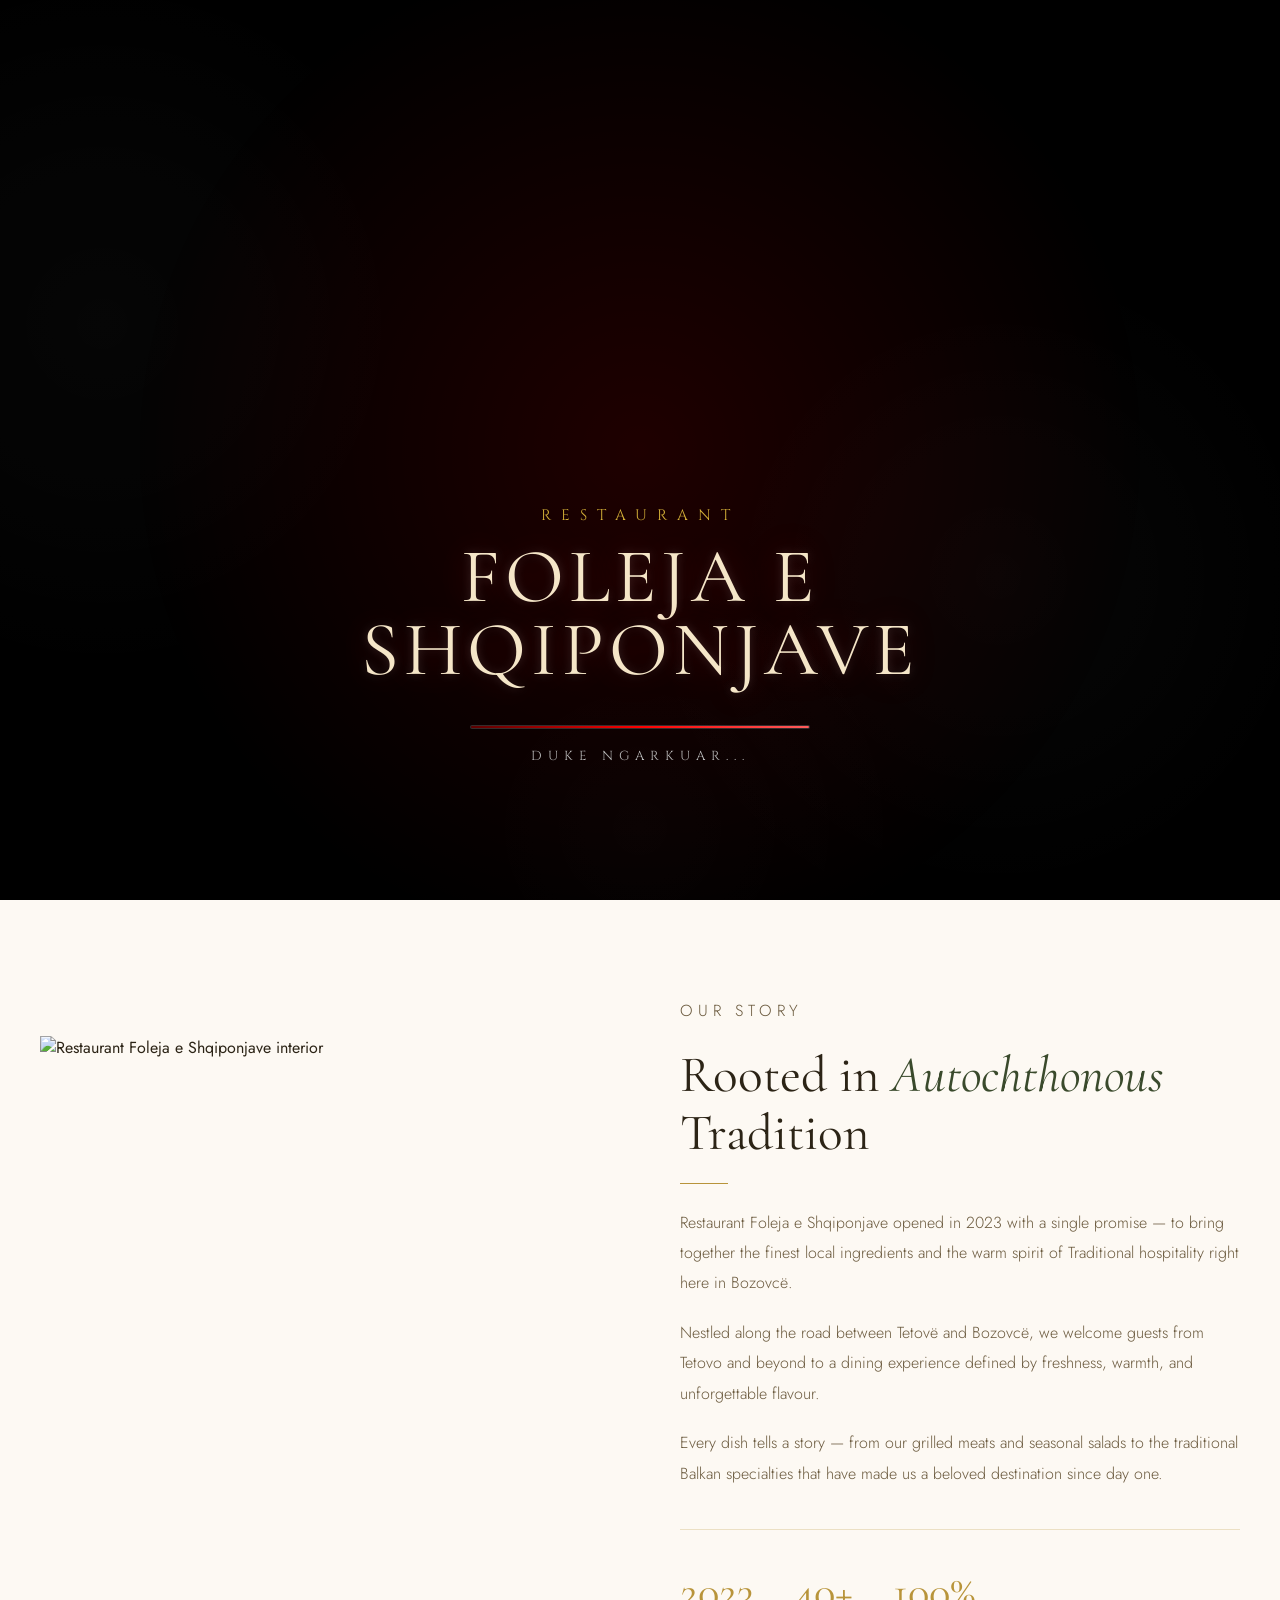
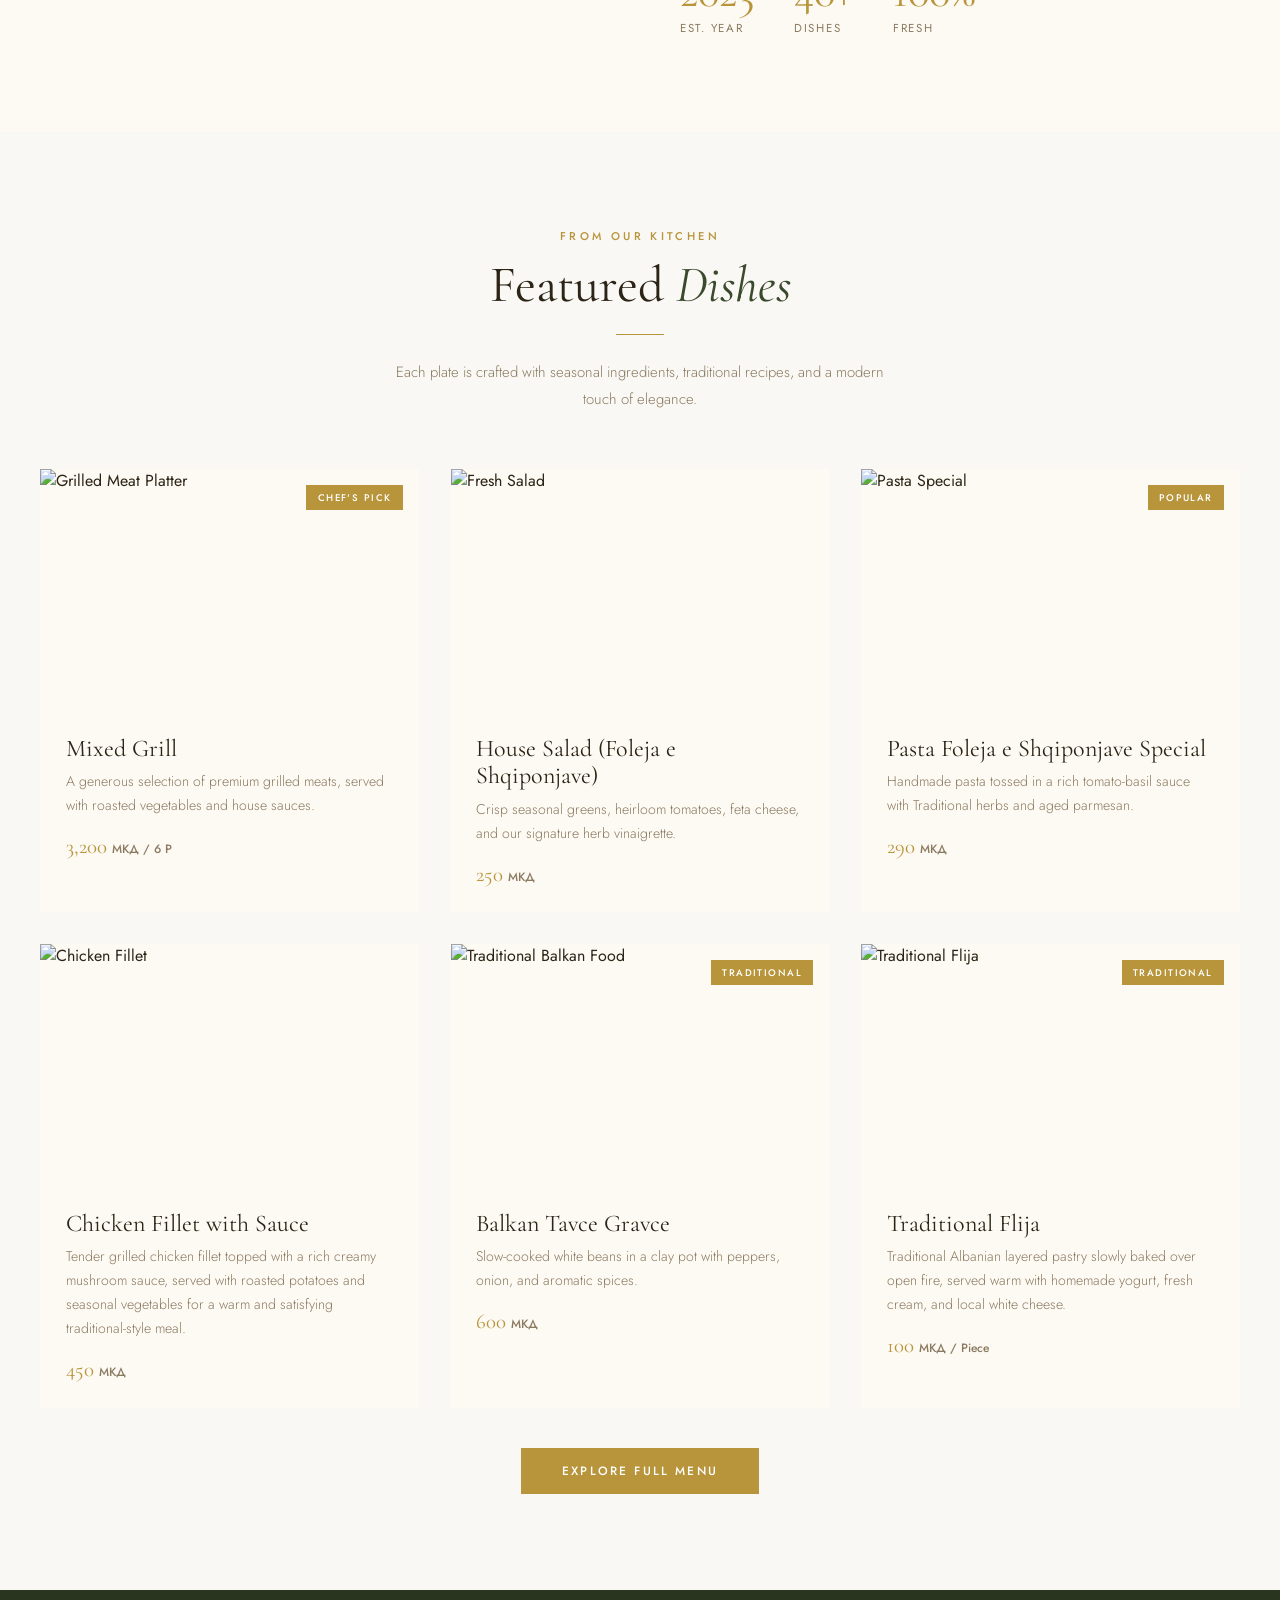
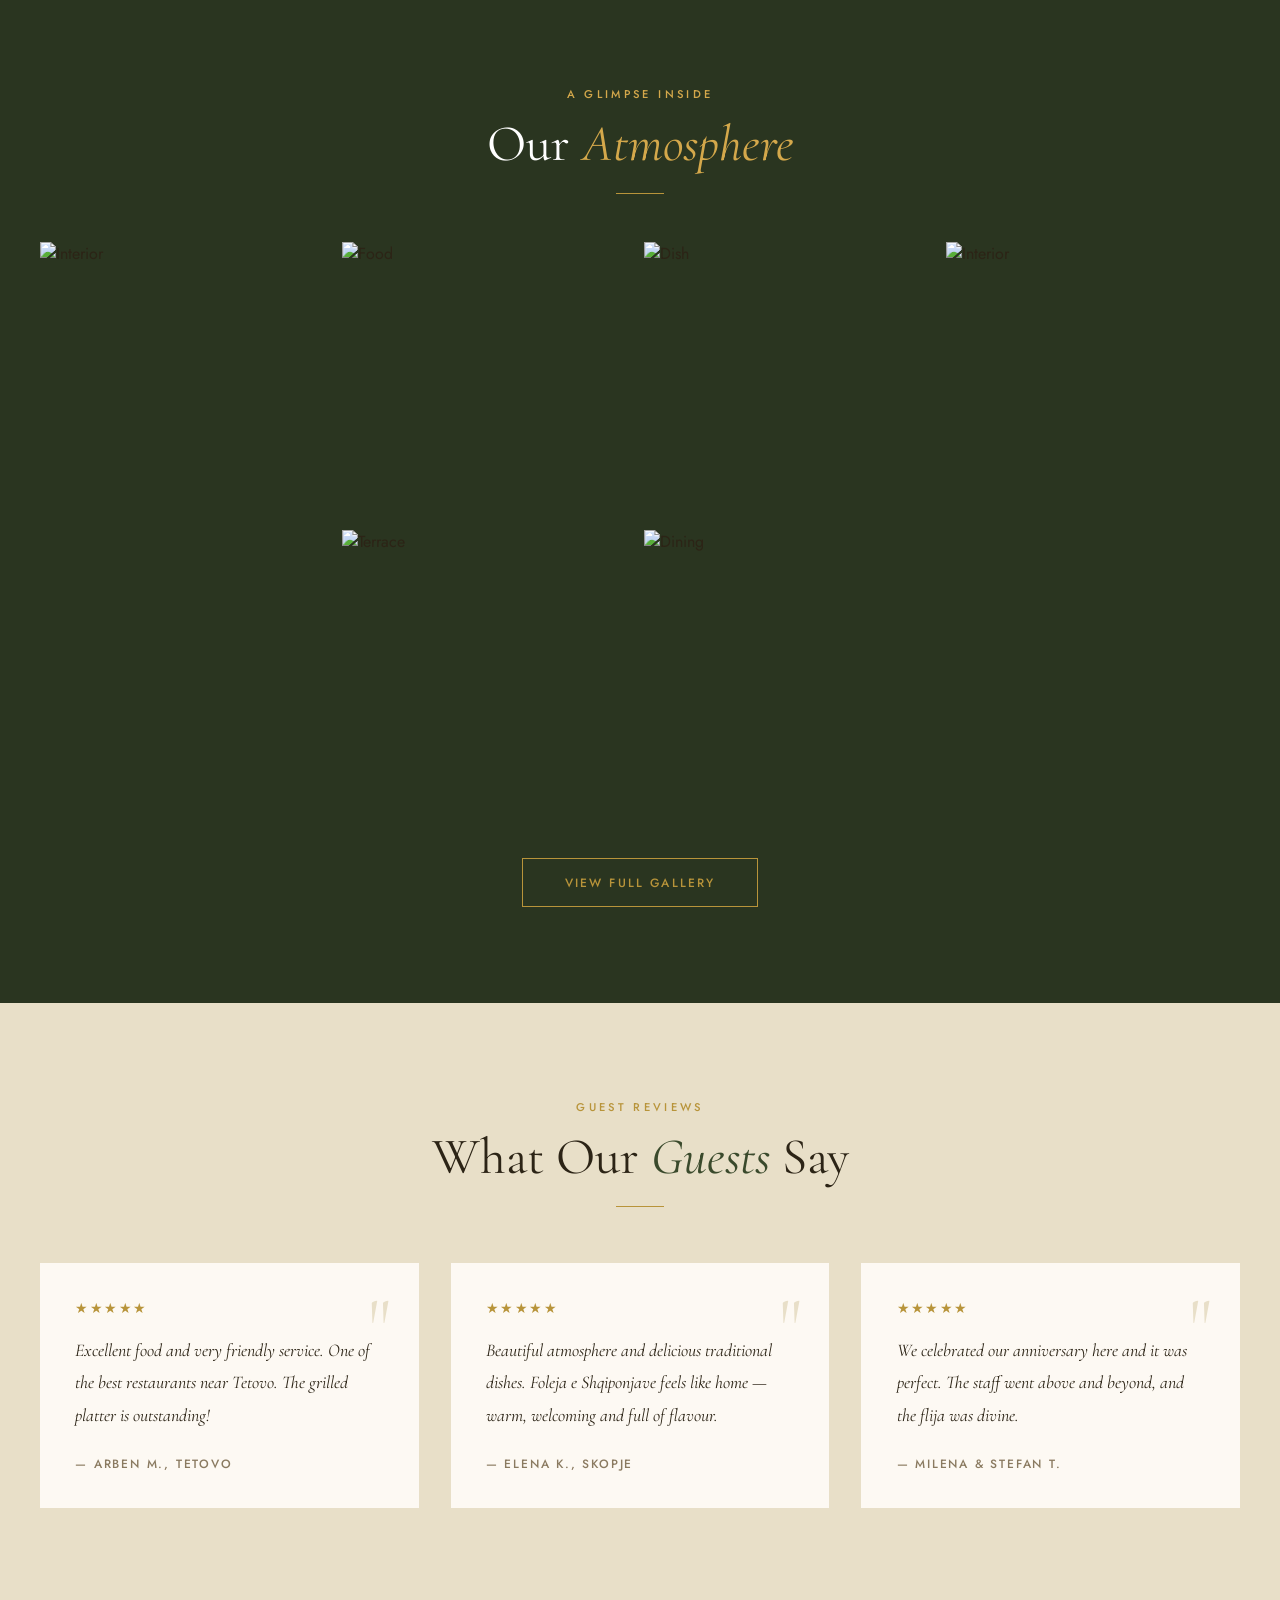
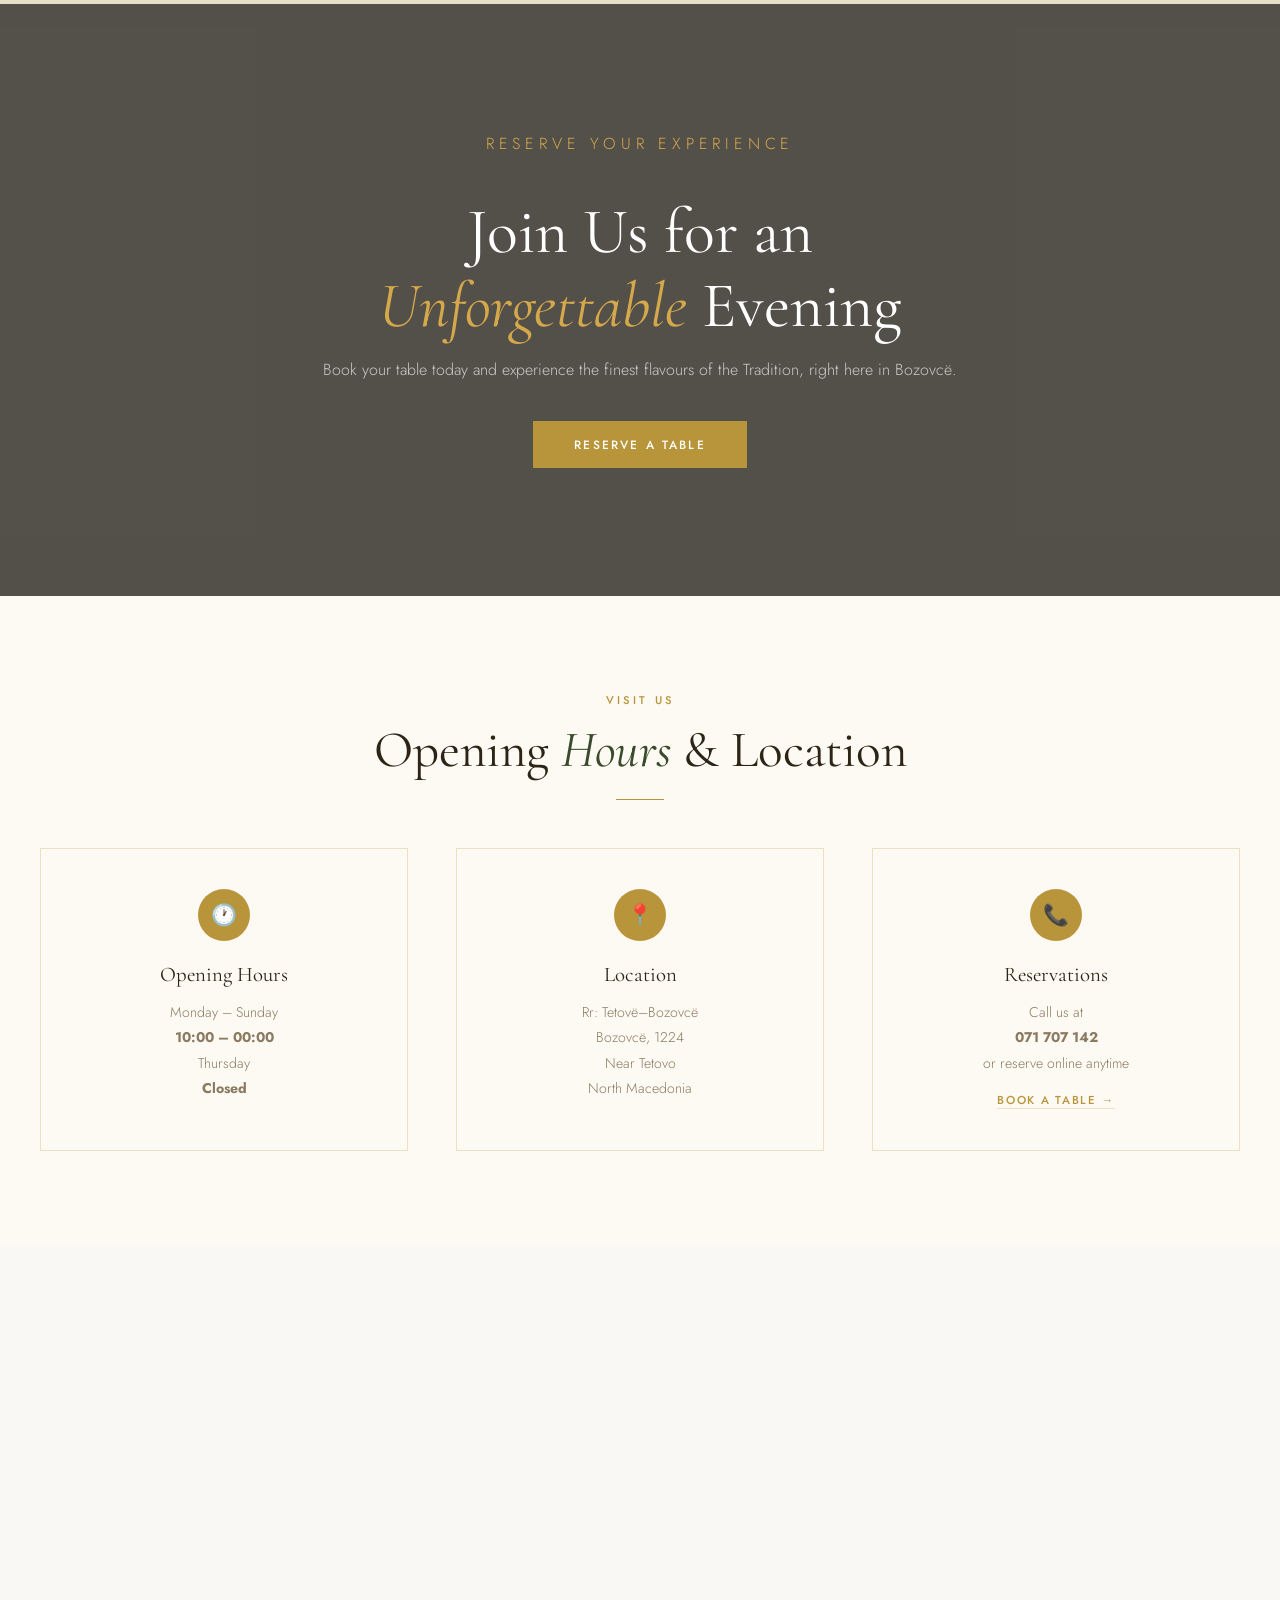
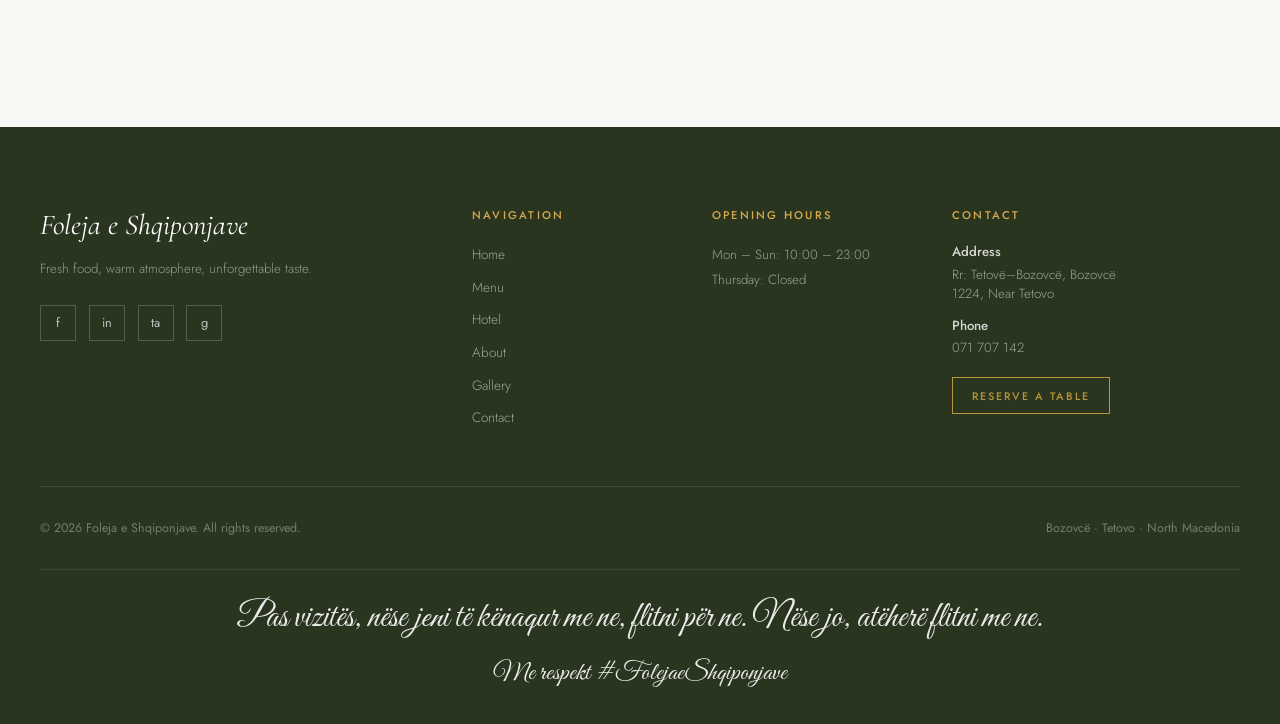
==== commit 3bdec493: "Update index.html" ====
--- a/index.html
+++ b/index.html
@@ -1,13 +1,7 @@
 <!DOCTYPE html>
 <html lang="en">
 <head>
-  <meta charset="UTF-8">
-  <meta name="viewport" content="width=device-width, initial-scale=1.0">
-  <title>Foleja e Shqiponjave — Fresh food, warm atmosphere, unforgettable taste</title>
-  <meta name="description" content="Foleja e Shqiponjave restaurant & hotel in Bozovcë near Tetovo, North Macedonia. Fresh food, warm atmosphere, unforgettable taste.">
-  <link rel="preconnect" href="https://fonts.googleapis.com">
-  <link rel="preconnect" href="https://fonts.gstatic.com" crossorigin>
-  <link href="https://fonts.googleapis.com/css2?family=Cormorant+Garamond:ital,wght@0,300;0,400;0,500;0,600;1,300;1,400;1,500&family=Jost:wght@300;400;500;600&display=swap" rel="stylesheet">
+  <meta charset="UTF-8"> <meta name="viewport" content="width=device-width, initial-scale=1.0"> <!-- SEO --> <title>Foleja e Shqiponjave | Restaurant & Hotel in Bozovcë, Tetovo</title> <meta name="description" content="Foleja e Shqiponjave is a restaurant and hotel in Bozovcë near Tetovo, offering traditional Albanian cuisine, comfortable accommodation, mountain views, and authentic hospitality in North Macedonia."> <meta name="keywords" content="Foleja e Shqiponjave, restaurant Tetovo, hotel Tetovo, Bozovce restaurant, Bozovce hotel, Popova Shapka accommodation, Albanian cuisine North Macedonia, Shar Mountain hotel"> <meta name="author" content="Foleja e Shqiponjave"> <meta name="robots" content="index, follow"> <meta name="theme-color" content="#1f1b16"> <!-- Canonical --> <link rel="canonical" href="https://www.folejaeshqiponjave.mk/"> <!-- Favicon --> <link rel="icon" href="/fesh.ico" type="image/x-icon"> <link rel="shortcut icon" href="/fesh.ico" type="image/x-icon"> <!-- Geo --> <meta name="geo.region" content="MK"> <meta name="geo.placename" content="Bozovce, Tetovo"> <meta name="ICBM" content="41.997,20.913"> <!-- Open Graph --> <meta property="og:type" content="website"> <meta property="og:title" content="Foleja e Shqiponjave | Restaurant & Hotel"> <meta property="og:description" content="Traditional Albanian cuisine, accommodation, and breathtaking mountain views in Bozovcë near Tetovo, North Macedonia."> <meta property="og:url" content="https://www.folejaeshqiponjave.mk/"> <meta property="og:site_name" content="Foleja e Shqiponjave"> <meta property="og:image" content="https://www.folejaeshqiponjave.mk/fesh.jpg"> <!-- Twitter --> <meta name="twitter:card" content="summary_large_image"> <meta name="twitter:title" content="Foleja e Shqiponjave | Restaurant & Hotel"> <meta name="twitter:description" content="Restaurant and hotel in Bozovcë near Tetovo, North Macedonia."> <meta name="twitter:image" content="https://www.folejaeshqiponjave.mk/fesh.jpg"> <!-- Fonts --> <link rel="preconnect" href="https://fonts.googleapis.com"> <link rel="preconnect" href="https://fonts.gstatic.com" crossorigin> <link href="https://fonts.googleapis.com/css2?family=Cormorant+Garamond:ital,wght@0,300;0,400;0,500;0,600;1,300;1,400;1,500&family=Jost:wght@300;400;500;600&display=swap" rel="stylesheet"> <link href="https://fonts.googleapis.com/css2?family=Great+Vibes&display=swap" rel="stylesheet">
   <style>
     *, *::before, *::after { box-sizing: border-box; margin: 0; padding: 0; }
     html { scroll-behavior: smooth; font-size: 16px; }
@@ -230,6 +224,16 @@
     .footer-contact-item { font-size: 0.83rem; color: rgba(255,255,255,0.55); margin-bottom: 0.7rem; font-weight: 300; line-height: 1.5; }
     .footer-contact-item strong { color: rgba(255,255,255,0.8); font-weight: 500; display: block; margin-bottom: 0.15rem; }
     .footer-bottom { border-top: 1px solid rgba(255,255,255,0.1); padding-top: 2rem; display: flex; align-items: center; justify-content: space-between; font-size: 0.78rem; color: rgba(255,255,255,0.35); }
+    .footer-quote{
+  margin-top: 2rem;
+  padding-top: 1.5rem;
+  border-top: 1px solid rgba(255,255,255,0.08);
+  text-align: center;
+  font-family: 'Great Vibes', cursive;
+  font-size: 2.2rem;
+  color: rgba(255,255,255,0.9);
+  line-height: 1.4;
+}
 
      .page { display: none; }
     .page.active { display: block; }
@@ -609,7 +613,7 @@
 
   background:
     linear-gradient(rgba(0,0,0,.72), rgba(0,0,0,.92)),
-    url('your-background.jpg');
+    url('https://www.tetova.gov.mk/assets/images/resource/sharr_images/15.jpg');
 
   background-size:cover;
   background-position:center;
@@ -858,7 +862,7 @@
       loader.remove();
     }, 1200);
 
-  }, 5500);
+  }, 3000);
 
 });
 
@@ -2353,6 +2357,12 @@
       <span>© 2026 Foleja e Shqiponjave. <span data-i18n="footer_rights">All rights reserved.</span></span>
       <span>Bozovcë · Tetovo · North Macedonia</span>
     </div>
+   <div class="footer-quote">
+  Pas vizitës, nëse jeni të kënaqur me ne, flitni për ne. Nëse jo, atëherë flitni me ne.<br>
+  <span style="font-size:1.6rem; display:block; margin-top:0.8rem;">
+    Me respekt #FolejaeShqiponjave
+  </span>
+</div>
   </div>
 </footer>
 
@@ -2761,7 +2771,7 @@
 m_tomato_pasta_desc: "Makarona tradicionale me salcë të pasur domatesh dhe erëza.",
     nav_home: "Kryefaqja", nav_menu: "Menuja", nav_about: "Rreth Nesh", nav_gallery: "Galeria", nav_contact: "Kontakti",
     nav_reserve: "Rezervo Tavolinë",
-    hero_tagline: "Ushqim i freskët, atmosferë e ngrohtë, shije e paharrueshme",
+    hero_tagline: "Shije tradicionale, gatime të freskëta dhe mikpritje e ngrohtë në zemër të Sharrit.",
     hero_btn_menu: "Shiko Menunë", hero_btn_reserve: "Rezervo Tavolinë",
     scroll: "Rrëshqit",
     welcome_label: "Historia Jonë",
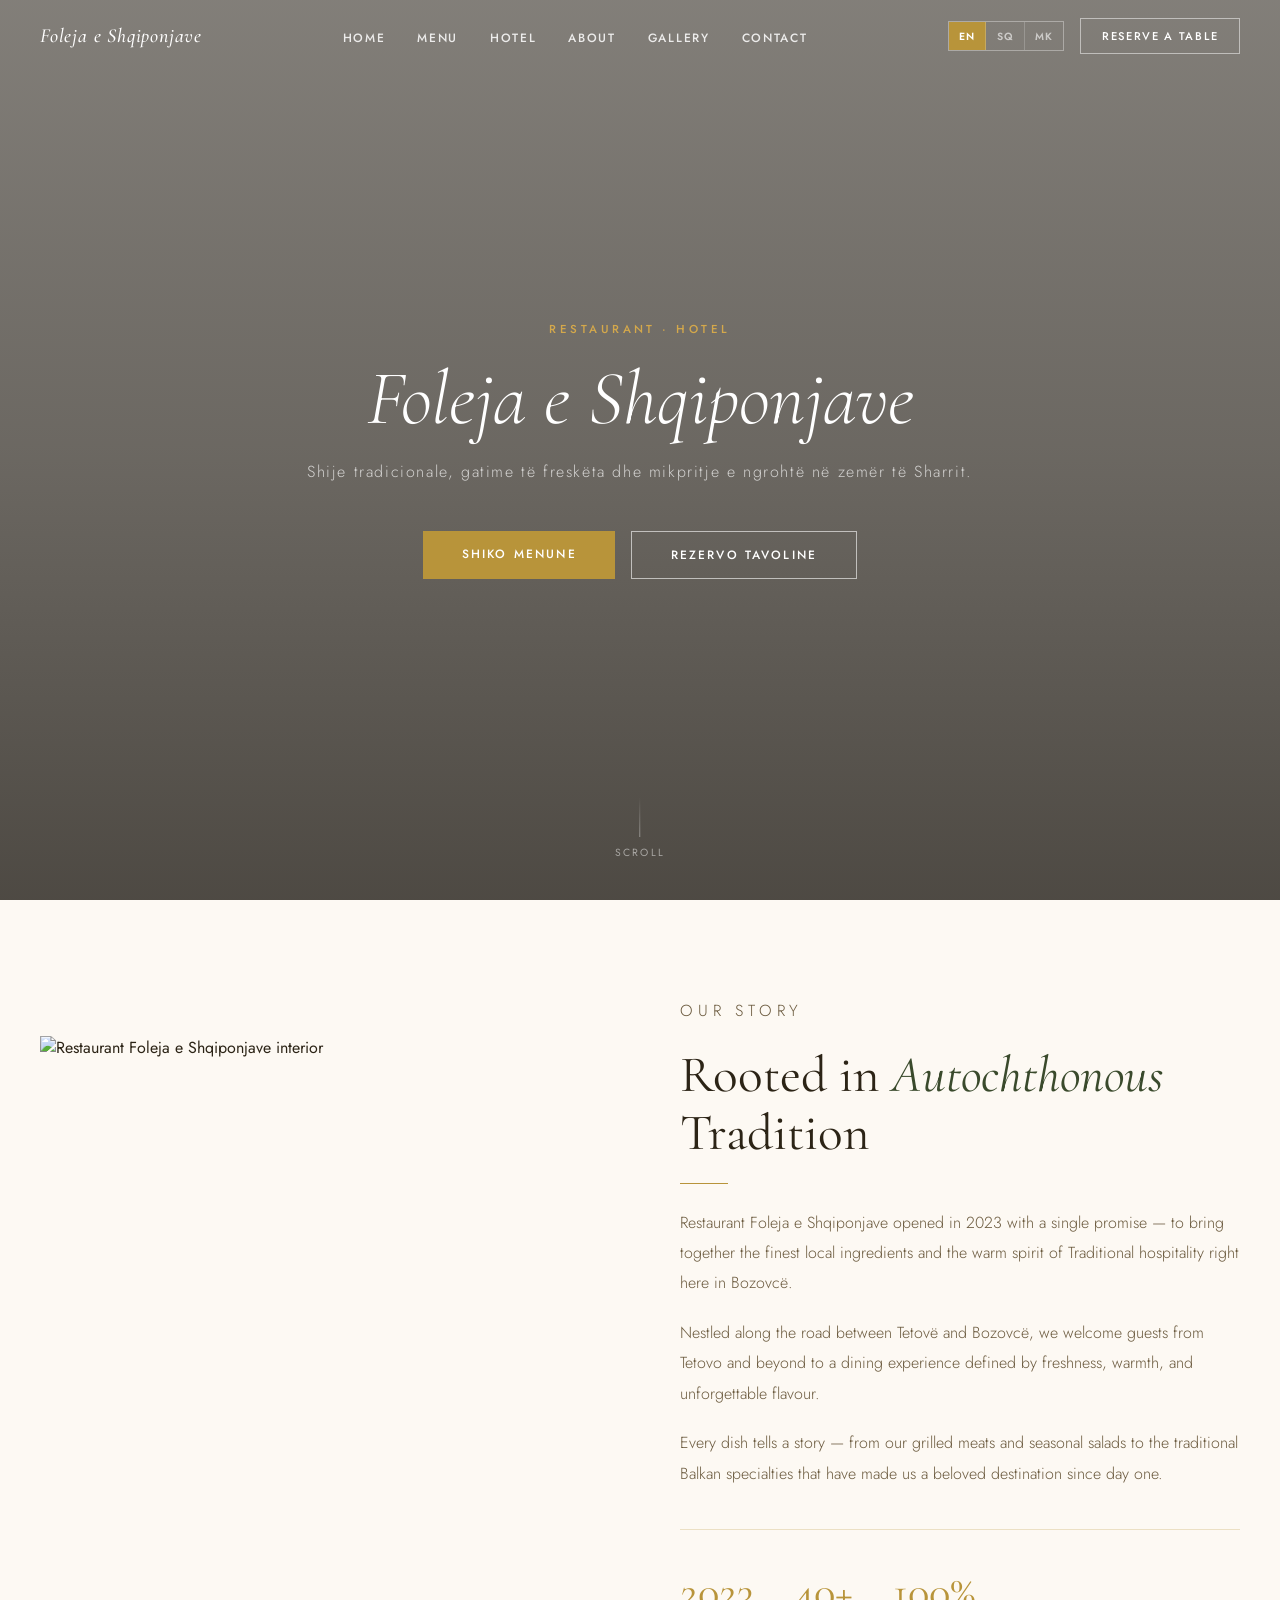
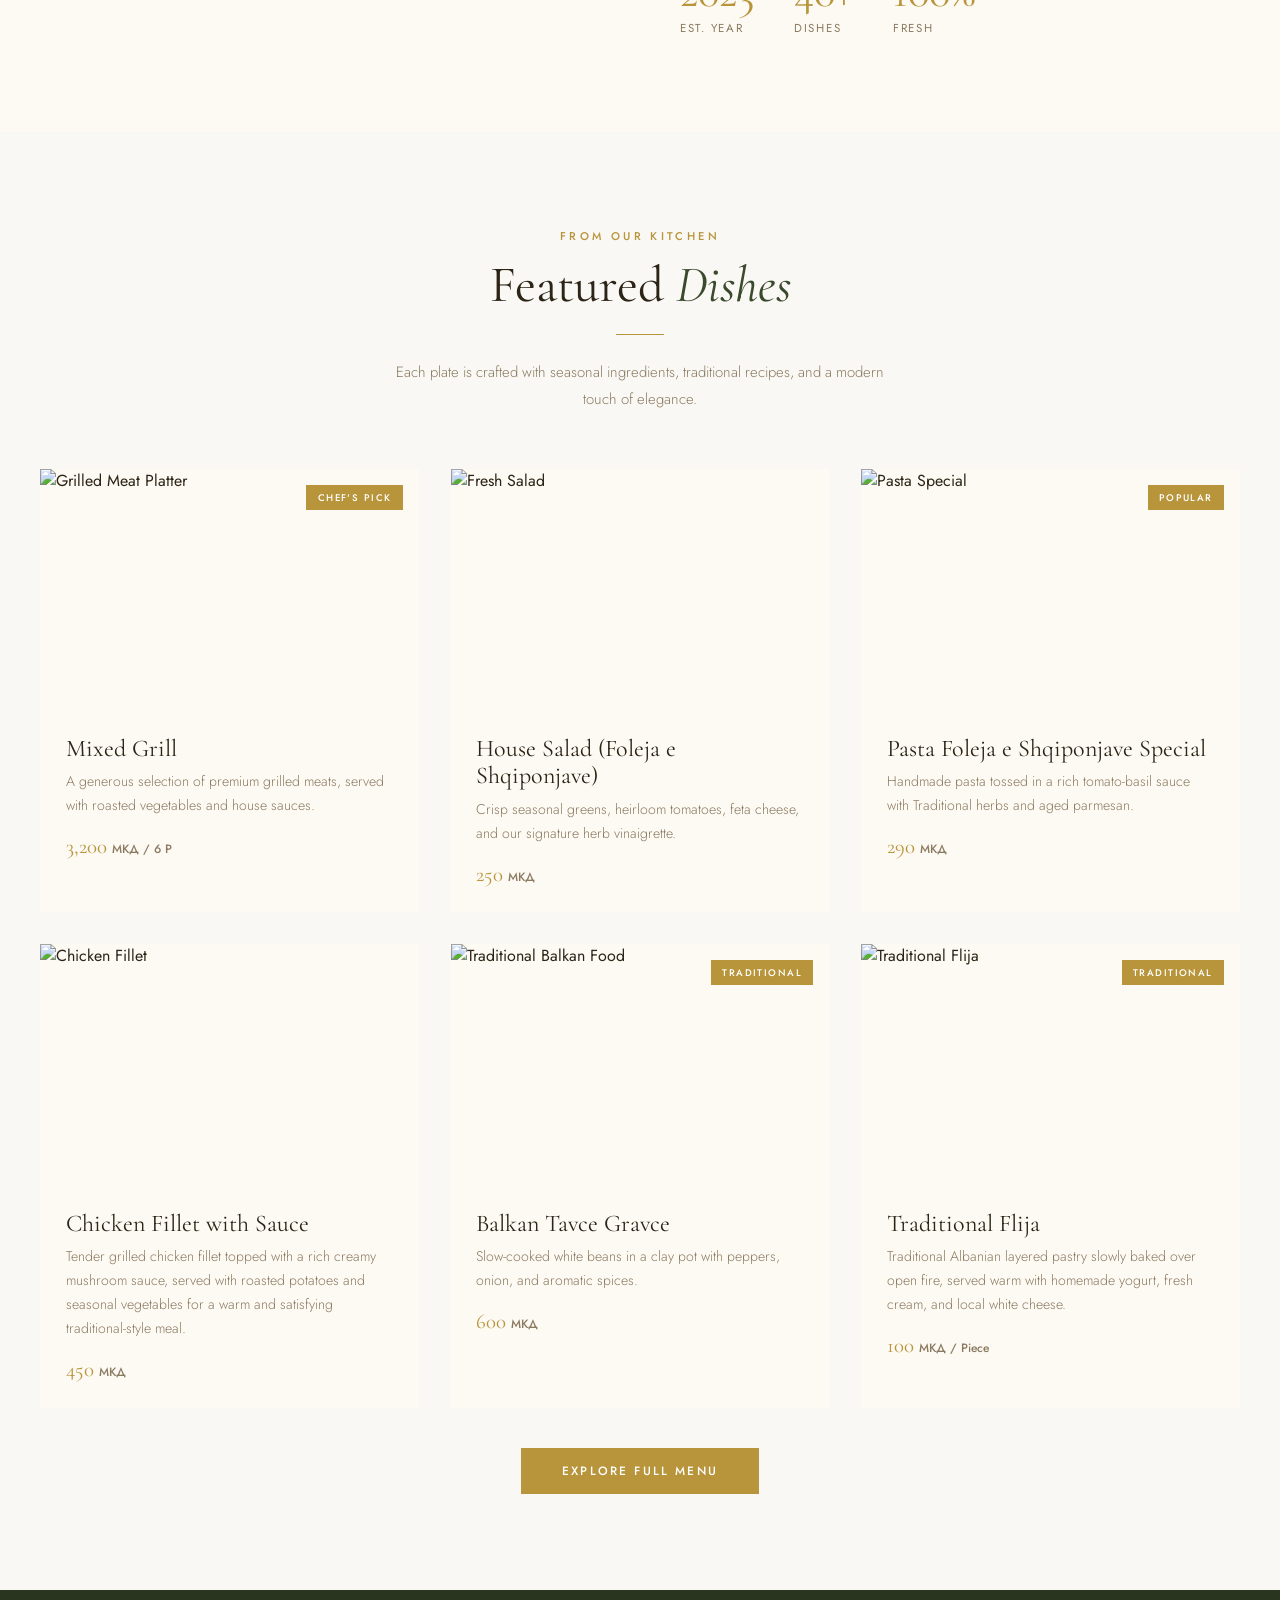
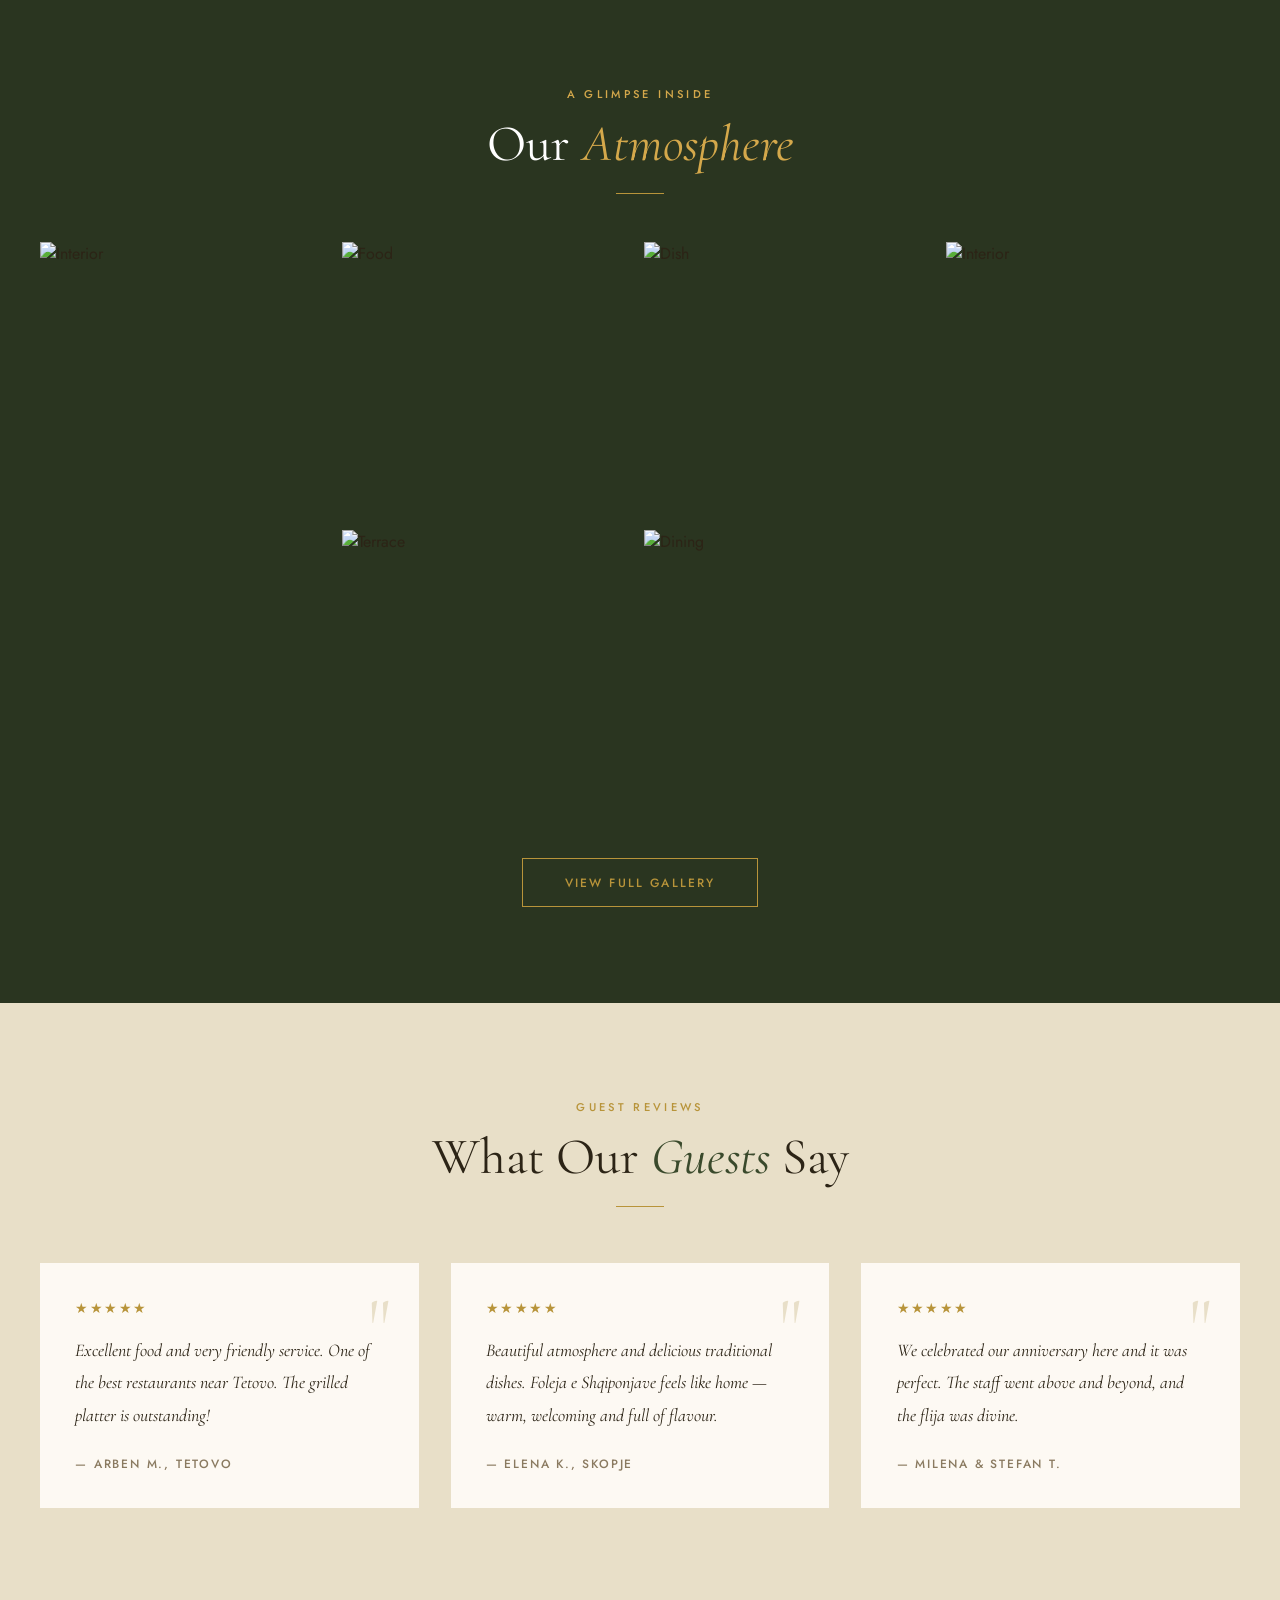
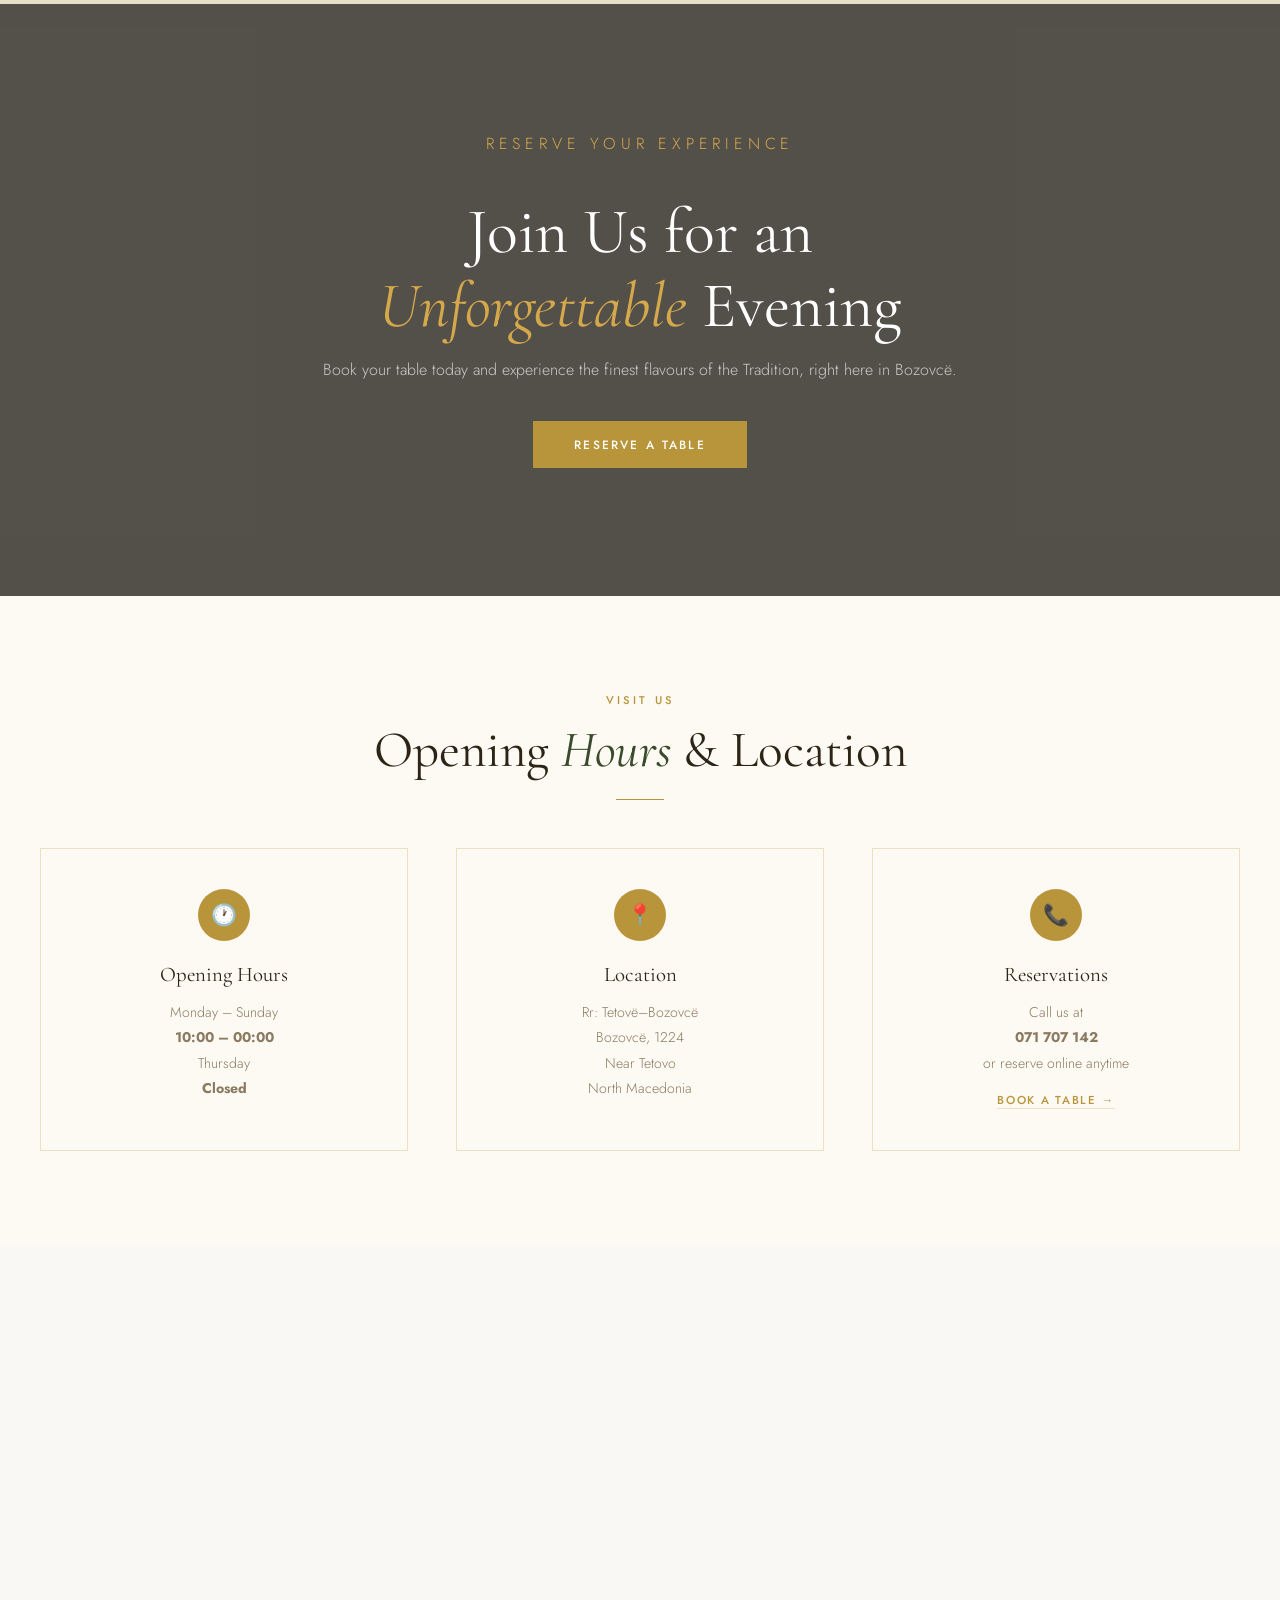
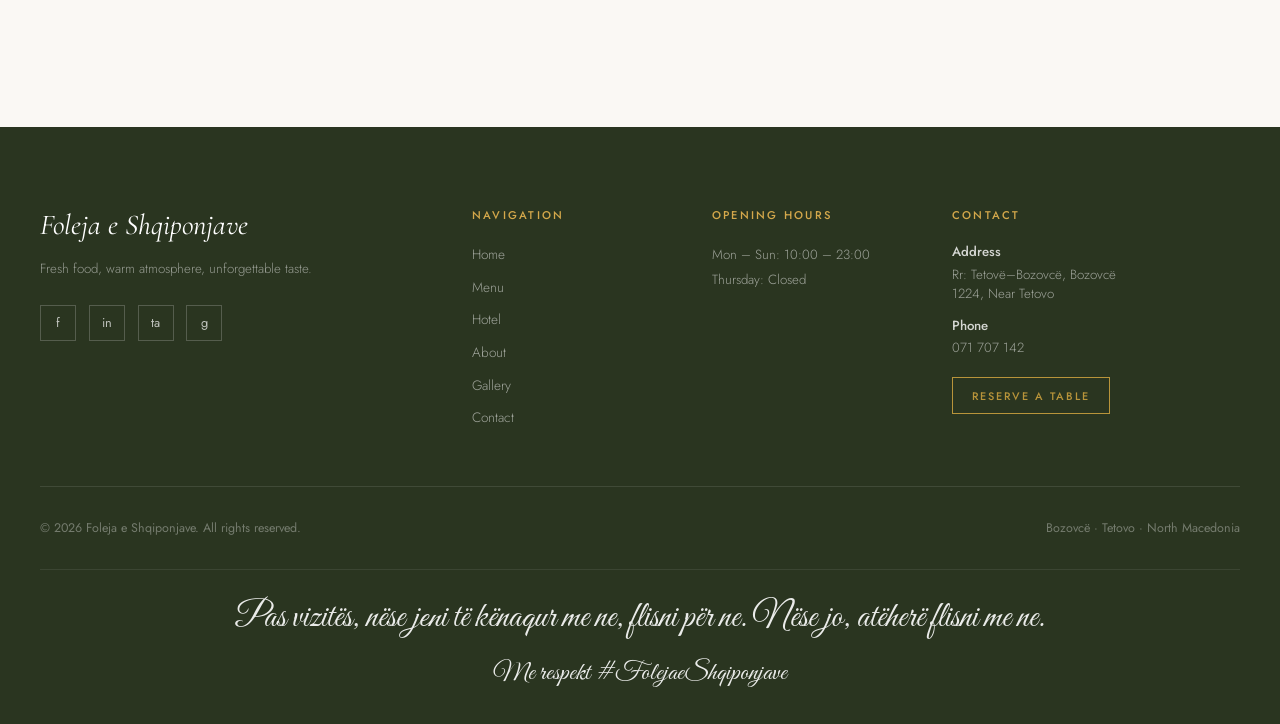
==== commit b94764a4: "Update index.html" ====
--- a/index.html
+++ b/index.html
@@ -2358,7 +2358,7 @@
       <span>Bozovcë · Tetovo · North Macedonia</span>
     </div>
    <div class="footer-quote">
-  Pas vizitës, nëse jeni të kënaqur me ne, flitni për ne. Nëse jo, atëherë flitni me ne.<br>
+  Pas vizitës, nëse jeni të kënaqur me ne, flisni për ne. Nëse jo, atëherë flisni me ne.<br>
   <span style="font-size:1.6rem; display:block; margin-top:0.8rem;">
     Me respekt #FolejaeShqiponjave
   </span>
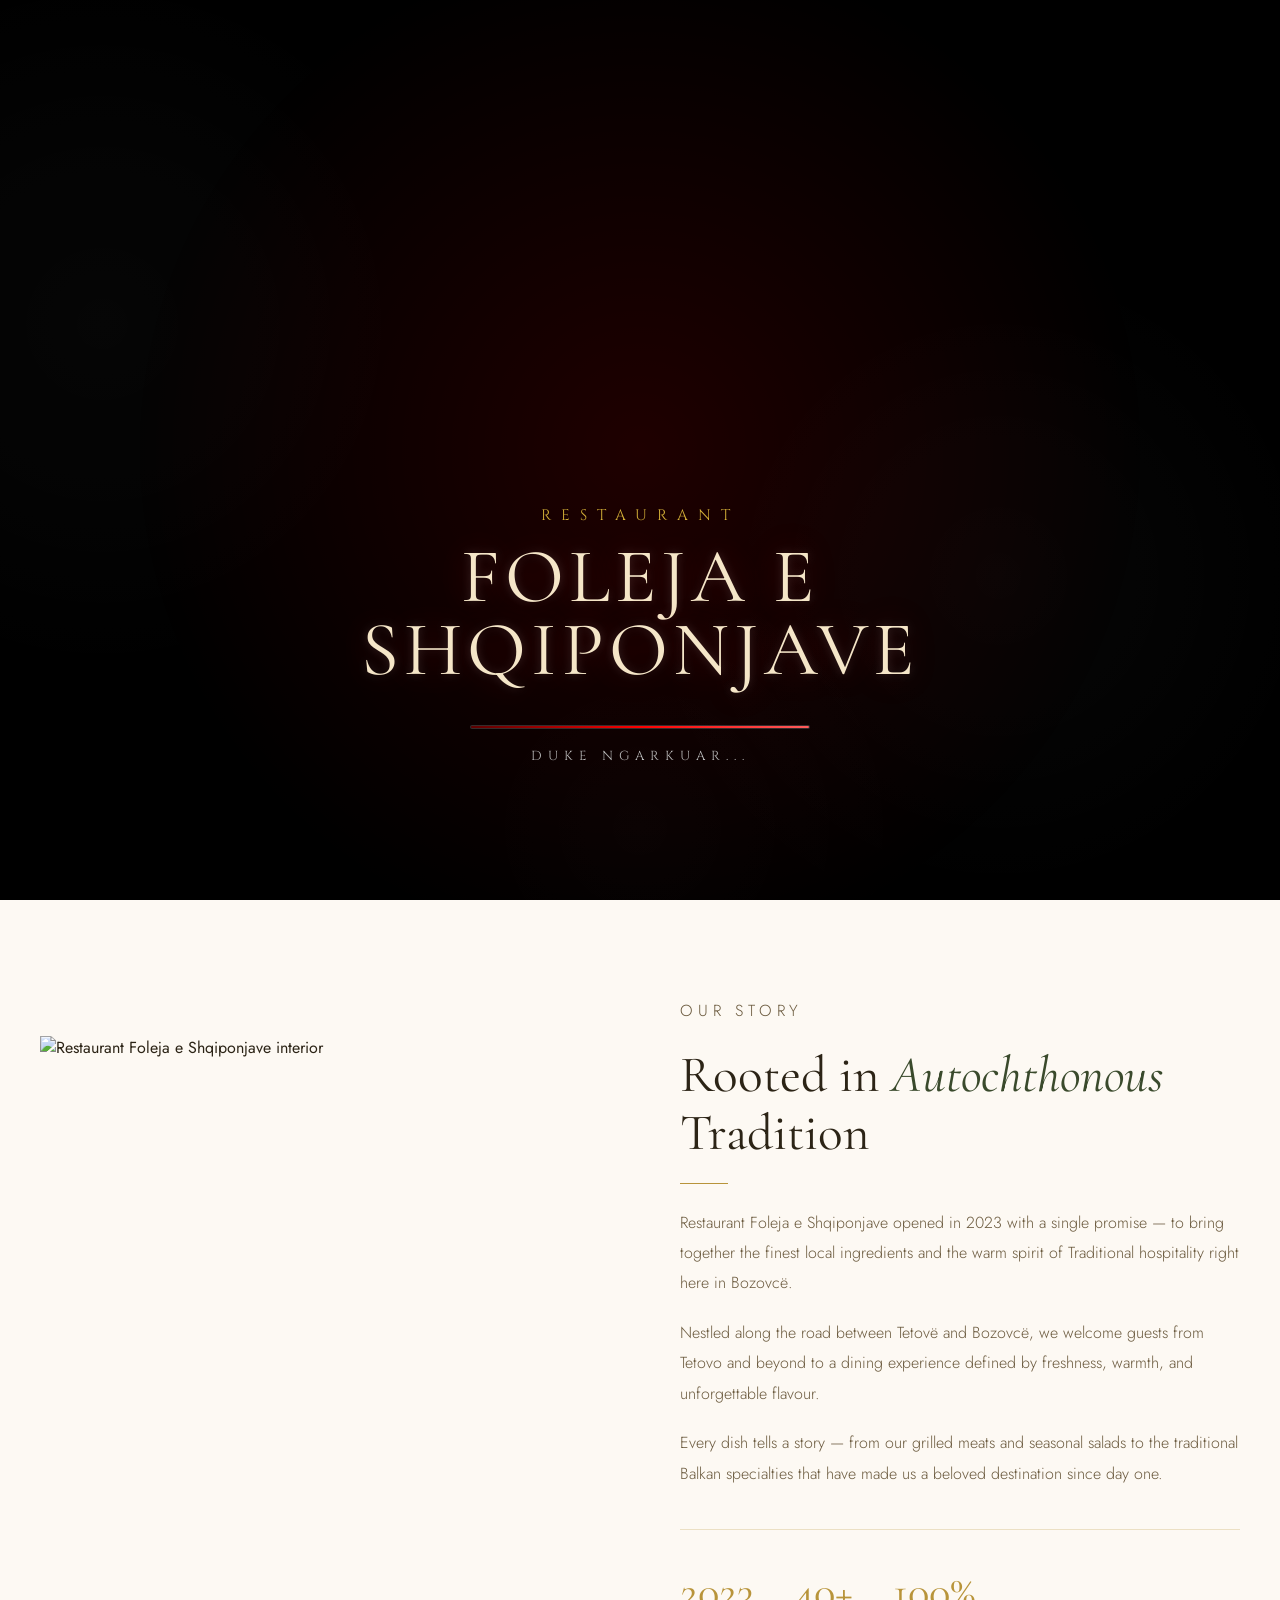
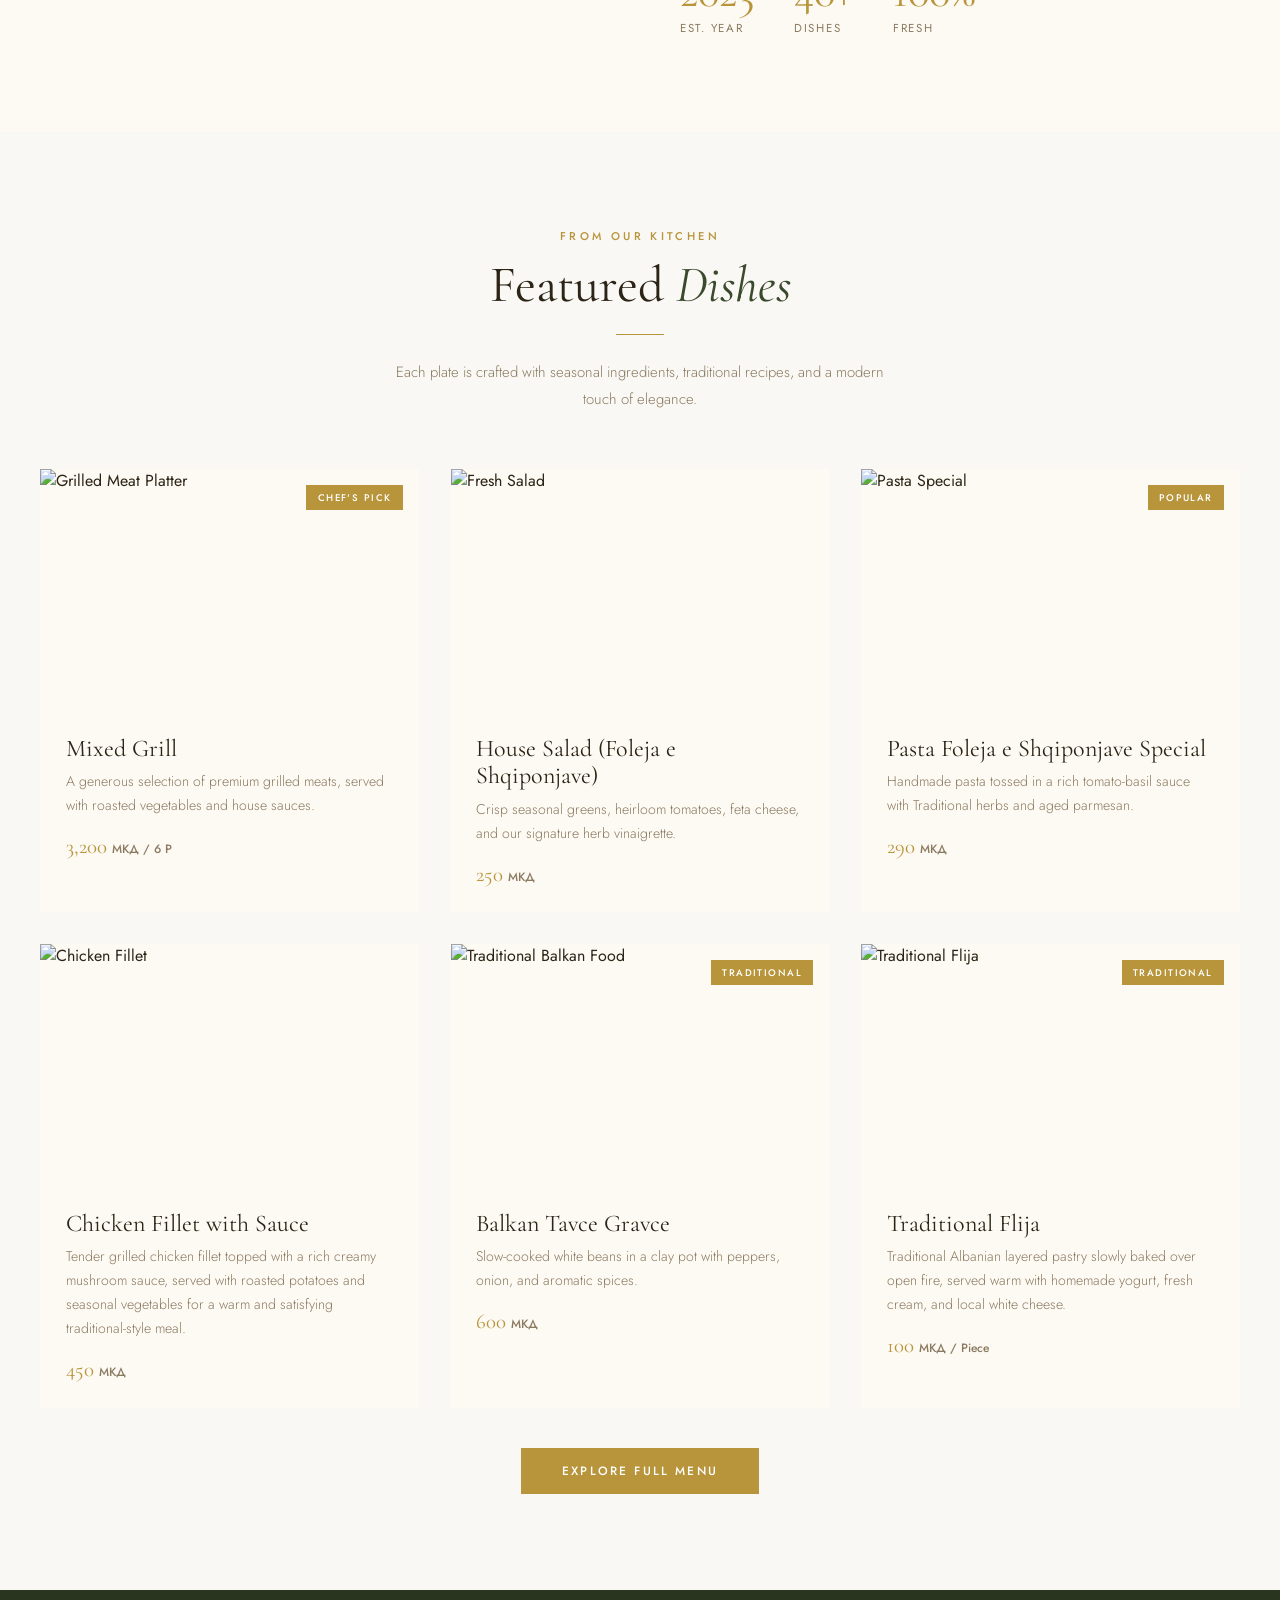
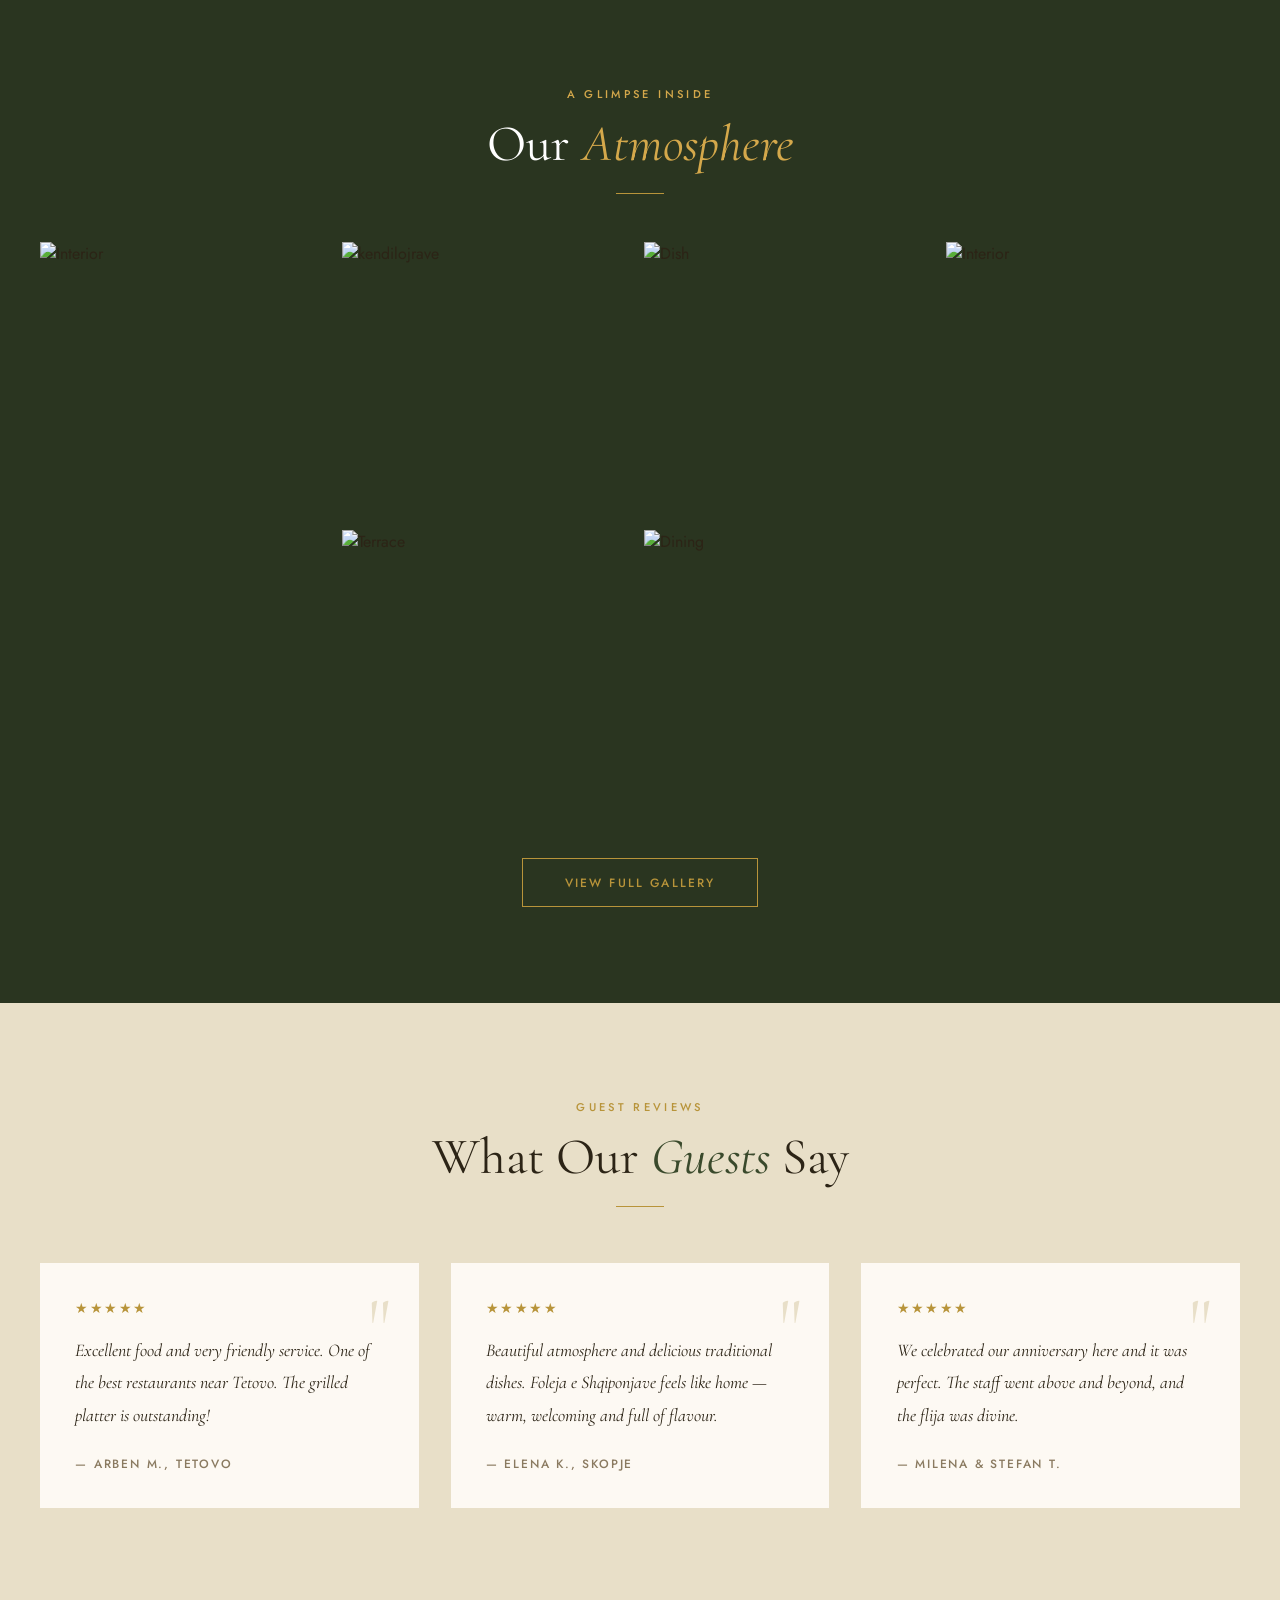
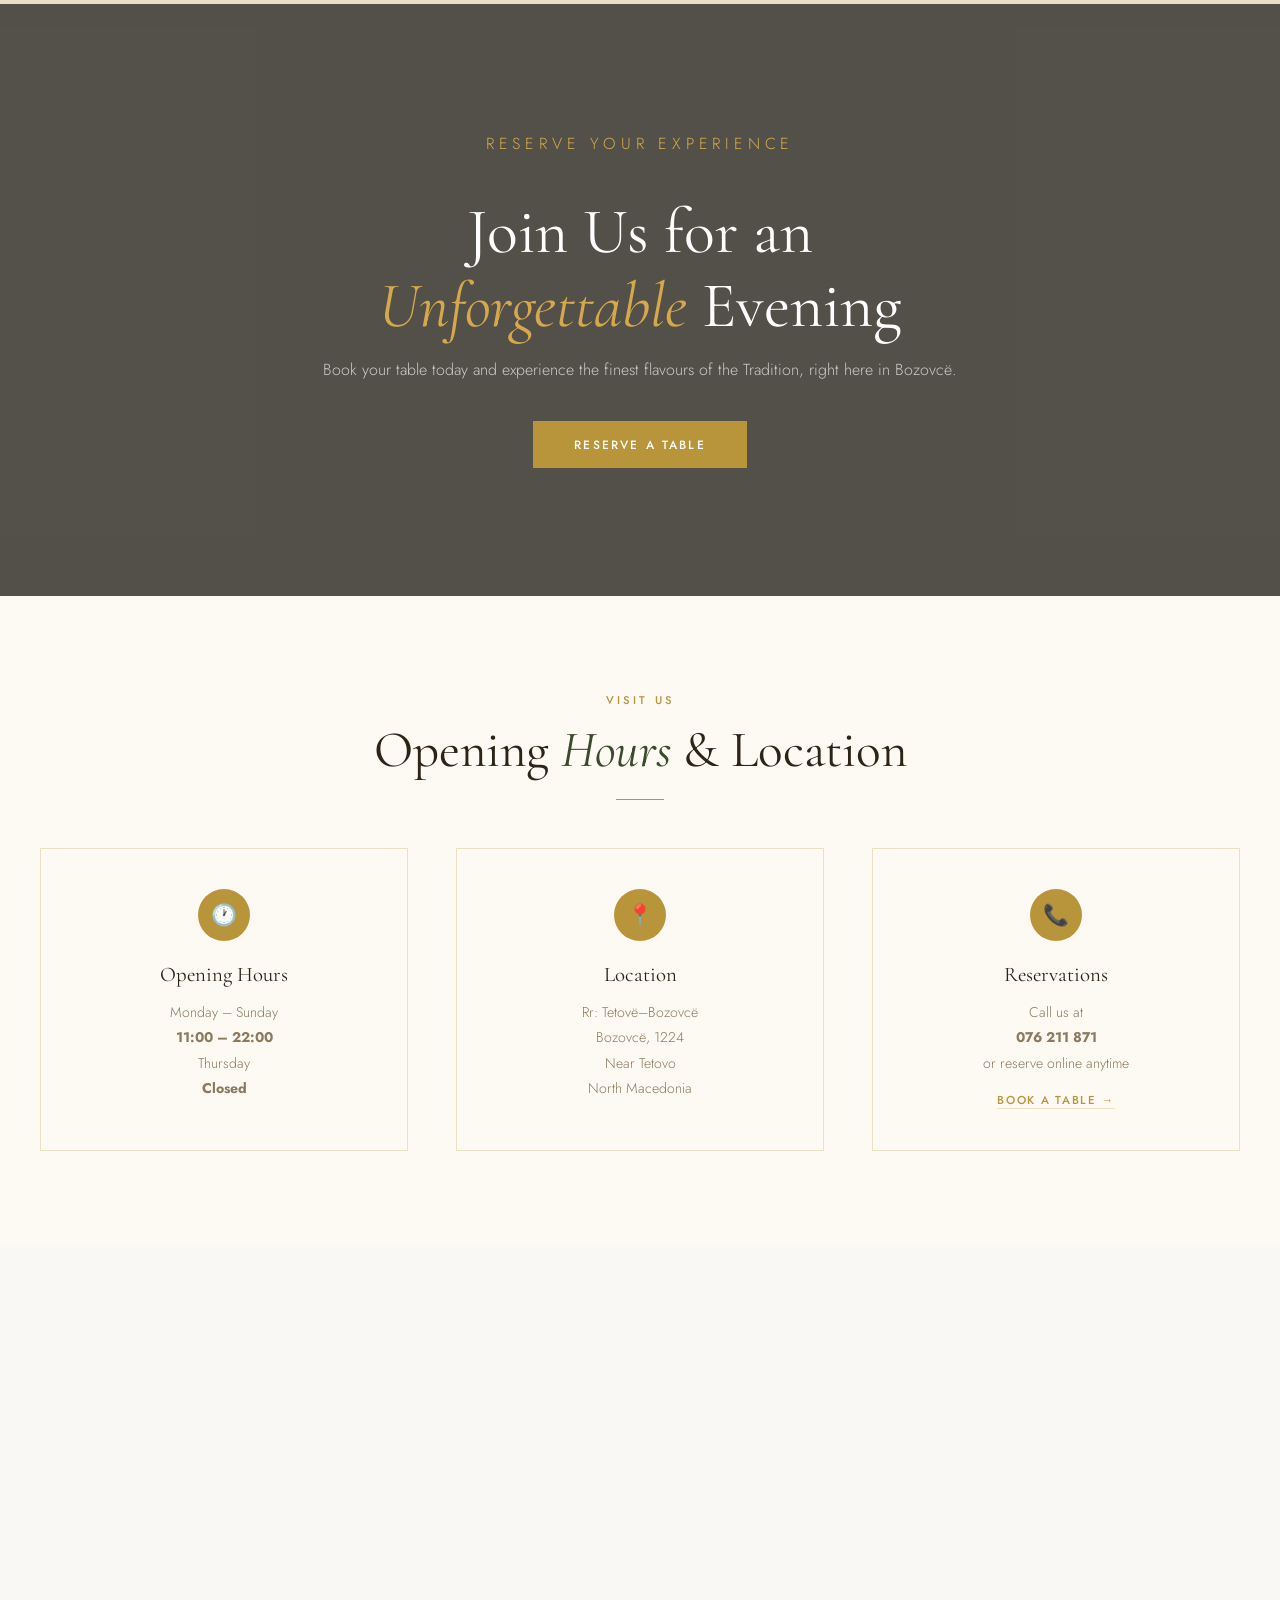
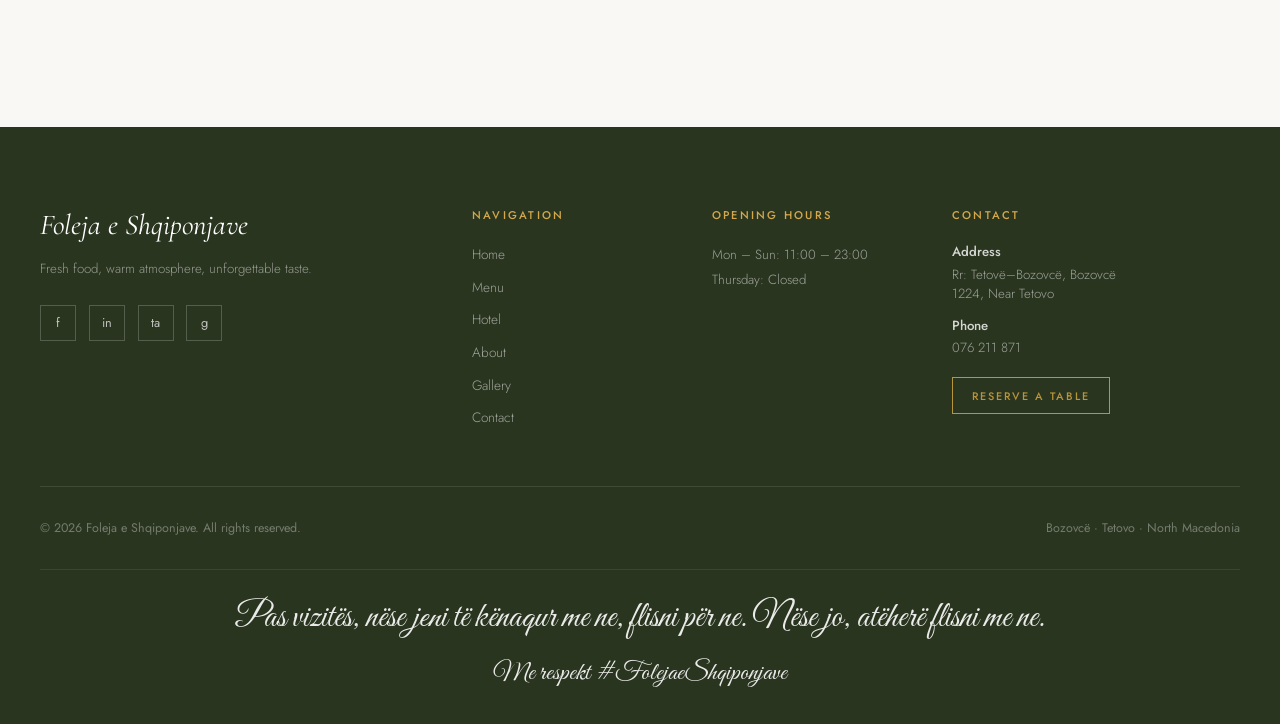
==== commit 76a5e274: "Update index.html" ====
--- a/index.html
+++ b/index.html
@@ -1004,12 +1004,12 @@
       </div>
       <div class="gallery-grid reveal">
         <div class="gallery-item"><img src="https://i.imgur.com/D8FerNK.jpeg" alt="Interior"></div>
-        <div class="gallery-item"><img src="https://i.imgur.com/5ddFksU.jpeg" alt="Food"></div>
+        <div class="gallery-item"><img src="https://i.imgur.com/iP6kGbi.jpeg" alt="kendilojrave"></div>
         <div class="gallery-item"><img src="https://i.imgur.com/nJ8o1VS.jpeg" alt="Dish"></div>
-        <div class="gallery-item"><img src="https://i.imgur.com/TjR3pxZ.jpeg" alt="Interior"></div>
+        <div class="gallery-item"><img src="https://i.imgur.com/ziLXCux.jpeg" alt="Interior"></div>
         <div class="gallery-item"><img src="https://i.imgur.com/fdQaFzE.jpeg" alt="Terrace"></div>
         
-        <div class="gallery-item"><img src="https://i.imgur.com/088g8uZ.jpeg" alt="Dining"></div>
+        <div class="gallery-item"><img src="https://i.imgur.com/V0VBpfa.jpeg" alt="Dining"></div>
       </div>
       <div class="gallery-btn-wrap reveal"><a class="btn-gold" href="#" onclick="showPage('gallery'); return false;" data-i18n="gal_btn">View Full Gallery</a></div>
     </div>
@@ -1047,9 +1047,9 @@
         <div class="section-line center"></div>
       </div>
       <div class="info-grid" style="margin-top:3rem;">
-        <div class="info-card reveal reveal-delay-1"><div class="info-icon">🕐</div><h3 data-i18n="info_hours_h">Opening Hours</h3><p data-i18n="info_hours_p">Monday – Sunday<br><strong>10:00 – 00:00</strong><br>Thursday<br><strong>Closed</strong></p></div>
+        <div class="info-card reveal reveal-delay-1"><div class="info-icon">🕐</div><h3 data-i18n="info_hours_h">Opening Hours</h3><p data-i18n="info_hours_p">Monday – Sunday<br><strong>11:00 – 22:00</strong><br>Thursday<br><strong>Closed</strong></p></div>
         <div class="info-card reveal reveal-delay-2"><div class="info-icon">📍</div><h3 data-i18n="info_loc_h">Location</h3><p>Rr: Tetovë–Bozovcë<br>Bozovcë, 1224<br><span data-i18n="info_loc_near">Near Tetovo</span><br>North Macedonia</p></div>
-        <div class="info-card reveal reveal-delay-3"><div class="info-icon">📞</div><h3 data-i18n="info_res_h">Reservations</h3><p data-i18n="info_res_p">Call us at<br><strong>071 707 142</strong><br>or reserve online anytime</p><a href="#" onclick="openReservation(); return false;" style="display:inline-block;margin-top:1rem;font-size:0.72rem;letter-spacing:0.15em;text-transform:uppercase;color:var(--gold);font-weight:500;border-bottom:1px solid var(--border);" data-i18n="info_res_link">Book a table →</a></div>
+        <div class="info-card reveal reveal-delay-3"><div class="info-icon">📞</div><h3 data-i18n="info_res_h">Reservations</h3><p data-i18n="info_res_p">Call us at<br><strong>076 211 871</strong><br>or reserve online anytime</p><a href="#" onclick="openReservation(); return false;" style="display:inline-block;margin-top:1rem;font-size:0.72rem;letter-spacing:0.15em;text-transform:uppercase;color:var(--gold);font-weight:500;border-bottom:1px solid var(--border);" data-i18n="info_res_link">Book a table →</a></div>
       </div>
     </div>
   </section>
@@ -2064,6 +2064,11 @@
           <img src="https://i.imgur.com/msGHuxR.jpeg" alt="Restaurant view">
           <div class="gallery-overlay"><span data-i18n="gallery_view">View</span></div>
         </div>
+        
+        <div class="gallery-full-item" onclick="openLightbox(0)">
+          <img src="https://i.imgur.com/iP6kGbi.jpeg" alt="Restaurant view">
+          <div class="gallery-overlay"><span data-i18n="gallery_view">View</span></div>
+        </div>
 
         <div class="gallery-full-item" onclick="openLightbox(1)">
           <img src="https://i.imgur.com/OAaWSoU.jpeg" alt="Dining area">
@@ -2079,6 +2084,11 @@
           <img src="https://i.imgur.com/rTKVSUI.jpeg" alt="Mountain restaurant">
           <div class="gallery-overlay"><span data-i18n="gallery_view">View</span></div>
         </div>
+        
+        <div class="gallery-full-item" onclick="openLightbox(3)">
+          <img src="https://i.imgur.com/7WRvE1l.jpeg" alt="Mountain restaurant">
+          <div class="gallery-overlay"><span data-i18n="gallery_view">View</span></div>
+        </div>
 
         <div class="gallery-full-item" onclick="openLightbox(4)">
           <img src="https://i.imgur.com/FGDyhS2.jpeg" alt="Traditional food">
@@ -2092,6 +2102,11 @@
 
         <div class="gallery-full-item" onclick="openLightbox(6)">
           <img src="https://i.imgur.com/r4FlLqn.jpeg" alt="Restaurant terrace">
+          <div class="gallery-overlay"><span data-i18n="gallery_view">View</span></div>
+        </div>
+        
+        <div class="gallery-full-item" onclick="openLightbox(6)">
+          <img src="https://i.imgur.com/V0VBpfa.jpeg" alt="Restaurant terrace">
           <div class="gallery-overlay"><span data-i18n="gallery_view">View</span></div>
         </div>
 
@@ -2173,8 +2188,8 @@
           <div class="section-line"></div>
           <p style="color:var(--text-muted);font-size:0.9rem;line-height:1.8;font-weight:300;margin-bottom:2.5rem;" data-i18n="contact_sub">Whether you'd like to make a reservation, ask about our menu, or enquire about private events — our team is here to help.</p>
           <div class="contact-info-item"><strong data-i18n="contact_addr_h">Address</strong><p>Rr: Tetovë–Bozovcë<br>Bozovcë, 1224<br><span data-i18n="info_loc_near">Near Tetovo</span>, North Macedonia</p></div>
-          <div class="contact-info-item"><strong data-i18n="contact_phone_h">Phone</strong><p><a href="tel:+38971707142" style="color:var(--brown-light);">071 707 142</a></p></div>
-          <div class="contact-info-item"><strong data-i18n="contact_hours_h">Opening Hours</strong><p data-i18n="info_hours_p">Monday – Sunday: 10:00 – 00:00<br>Thursday: Closed</p></div>
+          <div class="contact-info-item"><strong data-i18n="contact_phone_h">Phone</strong><p><a href="tel:+38976211871" style="color:var(--brown-light);">076 211 871</a></p></div>
+          <div class="contact-info-item"><strong data-i18n="contact_hours_h">Opening Hours</strong><p data-i18n="info_hours_p">Monday – Sunday: 11:00 – 22:00<br>Thursday: Closed</p></div>
           <div class="contact-info-item"><strong data-i18n="contact_follow_h">Follow Us</strong><div class="social-links" style="margin-top:0.5rem;"><a href="#" class="social-link">f</a><a href="#" class="social-link">in</a><a href="#" class="social-link">ta</a></div></div>
         </div>
         <div>
@@ -2302,7 +2317,7 @@
         <div class="philosophy-card reveal reveal-delay-3"><div class="philosophy-icon"></div><h3 data-i18n="hotel_am3_h">Free Parking</h3><p data-i18n="hotel_am3_p">Secure, complimentary on-site parking for all hotel guests, available 24 hours.</p></div>
         <div class="philosophy-card reveal reveal-delay-4"><div class="philosophy-icon"></div><h3 data-i18n="hotel_am4_h">High-Speed Wi-Fi</h3><p data-i18n="hotel_am4_p">Fast, reliable Wi-Fi throughout the hotel — in rooms, the restaurant, and all common areas.</p></div>
         <div class="philosophy-card reveal reveal-delay-1"><div class="philosophy-icon"></div><h3 data-i18n="hotel_am5_h">Daily Housekeeping</h3><p data-i18n="hotel_am5_p">Your room is freshened daily with premium toiletries replenished every morning.</p></div>
-        <div class="philosophy-card reveal reveal-delay-2"><div class="philosophy-icon">️</div><h3 data-i18n="hotel_am6_h">In-Room Dining</h3><p data-i18n="hotel_am6_p">Order from our full restaurant menu to your room, available from 10:00 to 00:00.</p></div>
+        <div class="philosophy-card reveal reveal-delay-2"><div class="philosophy-icon">️</div><h3 data-i18n="hotel_am6_h">In-Room Dining</h3><p data-i18n="hotel_am6_p">Order from our full restaurant menu to your room, available from 11:00 to 22:00.</p></div>
         <div class="philosophy-card reveal reveal-delay-3"><div class="philosophy-icon"></div><h3 data-i18n="hotel_am7_h">24h Reception</h3><p data-i18n="hotel_am7_p">Our front desk team is available around the clock to assist with any request.</p></div>
         <div class="philosophy-card reveal reveal-delay-4"><div class="philosophy-icon">️</div><h3 data-i18n="hotel_am8_h">Excursion Desk</h3><p data-i18n="hotel_am8_p">We help arrange local tours, hikes, and excursions to explore the Tetovo region.</p></div>
       </div>
@@ -2318,7 +2333,7 @@
       <p style="color:rgba(255,255,255,0.7);font-size:1rem;margin-bottom:2.5rem;font-weight:300;" data-i18n="hotel_cta_sub">Contact us to check availability and reserve your room at Foleja e Shqiponjave.</p>
       <div style="display:flex;gap:1rem;justify-content:center;flex-wrap:wrap;">
         <a class="btn-gold-fill" href="#" onclick="openRoomModal(); return false;" data-i18n="hotel_cta_btn">Book a Room</a>
-        <a class="btn-outline" href="tel:+38971707142" style="display:inline-block;padding:0.9rem 2.6rem;border:1px solid rgba(255,255,255,0.5);color:#fff;font-size:0.75rem;letter-spacing:0.18em;text-transform:uppercase;font-weight:500;transition:all 0.3s;font-family:'Jost',sans-serif;">071 707 142</a>
+        <a class="btn-outline" href="tel:+38976211871" style="display:inline-block;padding:0.9rem 2.6rem;border:1px solid rgba(255,255,255,0.5);color:#fff;font-size:0.75rem;letter-spacing:0.18em;text-transform:uppercase;font-weight:500;transition:all 0.3s;font-family:'Jost',sans-serif;">076 211 871</a>
       </div>
     </div>
   </section>
@@ -2344,12 +2359,12 @@
       </div>
       <div class="footer-col">
         <h4 data-i18n="info_hours_h">Opening Hours</h4>
-        <p style="color:rgba(255,255,255,0.55);font-size:0.83rem;font-weight:300;line-height:1.9;" data-i18n="footer_hours">Mon – Sun: 10:00 – 23:00<br>Thursday: Closed</p>
+        <p style="color:rgba(255,255,255,0.55);font-size:0.83rem;font-weight:300;line-height:1.9;" data-i18n="footer_hours">Mon – Sun: 11:00 – 23:00<br>Thursday: Closed</p>
       </div>
       <div class="footer-col">
         <h4 data-i18n="contact_label">Contact</h4>
         <div class="footer-contact-item"><strong data-i18n="contact_addr_h">Address</strong>Rr: Tetovë–Bozovcë, Bozovcë<br>1224, <span data-i18n="info_loc_near">Near Tetovo</span></div>
-        <div class="footer-contact-item"><strong data-i18n="contact_phone_h">Phone</strong><a href="tel:+38971707142" style="color:rgba(255,255,255,0.55);">071 707 142</a></div>
+        <div class="footer-contact-item"><strong data-i18n="contact_phone_h">Phone</strong><a href="tel:+38976211871" style="color:rgba(255,255,255,0.55);">076 211 871</a></div>
         <div style="margin-top:1.2rem;"><a class="btn-gold" href="#" onclick="openReservation(); return false;" style="font-size:0.68rem;padding:0.6rem 1.2rem;" data-i18n="nav_reserve">Reserve a Table</a></div>
       </div>
     </div>
@@ -2372,7 +2387,7 @@
     <span class="modal-close" onclick="closeRoomModal()">×</span>
     <p class="section-label" data-i18n="room_modal_label">Room Reservation</p>
     <h2 class="modal-title font-display" data-i18n="room_modal_title">Book a Room</h2>
-    <p class="modal-subtitle" data-i18n="room_modal_sub">Fill in the form or call <a href="tel:+38971707142" style="color:var(--gold);">071 707 142</a></p>
+    <p class="modal-subtitle" data-i18n="room_modal_sub">Fill in the form or call <a href="tel:+38976211871" style="color:var(--gold);">076 211 871</a></p>
     <div class="form-row">
       <div class="form-group"><label data-i18n="form_name">Full Name</label><input type="text" placeholder="Your name"></div>
       <div class="form-group"><label data-i18n="form_phone">Phone</label><input type="tel" placeholder="+389 ..."></div>
@@ -2407,7 +2422,7 @@
     <span class="modal-close" onclick="closeReservation()">×</span>
     <p class="section-label" data-i18n="modal_label">Table Booking</p>
     <h2 class="modal-title font-display" data-i18n="modal_title">Reserve Your Table</h2>
-    <p class="modal-subtitle" data-i18n="modal_sub">Fill in the form or call us on <a href="tel:+38971707142" style="color:var(--gold);">071 707 142</a></p>
+    <p class="modal-subtitle" data-i18n="modal_sub">Fill in the form or call us on <a href="tel:+38976211871" style="color:var(--gold);">076 211 871</a></p>
     <div class="form-row">
       <div class="form-group"><label data-i18n="form_name">Full Name</label><input type="text" data-i18n-ph="form_name_ph" placeholder="Your name"></div>
       <div class="form-group"><label data-i18n="form_phone">Phone</label><input type="tel" placeholder="+389 ..."></div>
@@ -2537,9 +2552,9 @@
     cta_sub: "Book your table today and experience the finest flavours of the Tradition, right here in Bozovcë.",
     cta_btn: "Reserve a Table",
     info_label: "Visit Us", info_title: "Opening <em>Hours</em> & Location",
-    info_hours_h: "Opening Hours", info_hours_p: "Monday – Sunday<br><strong>10:00 – 00:00</strong><br>Thursday<br><strong>Closed</strong>",
+    info_hours_h: "Opening Hours", info_hours_p: "Monday – Sunday<br><strong>11:00 – 22:00</strong><br>Thursday<br><strong>Closed</strong>",
     info_loc_h: "Location", info_loc_near: "Near Tetovo",
-    info_res_h: "Reservations", info_res_p: "Call us at<br><strong>071 707 142</strong><br>or reserve online anytime",
+    info_res_h: "Reservations", info_res_p: "Call us at<br><strong>076 211 871</strong><br>or reserve online anytime",
     info_res_link: "Book a table →",
     menu_page_title: "Our <em style=\"font-style:italic;color:var(--gold-light);\">Menu</em>",
     mcat_all: "All", mcat_starters: "Starters", mcat_seafood: "Traditional Food", mcat_pasta: "Pasta",
@@ -2605,7 +2620,7 @@
     modal_confirm: "Confirm Reservation",
     form_date: "Date", form_time: "Time", form_guests: "Number of Guests",
     form_special: "Special Requests", form_special_ph: "Allergies, celebrations, high chairs...",
-    footer_nav: "Navigation", footer_hours: "Mon – Sun: 10:00 – 00:00<br>Thur: Closed",
+    footer_nav: "Navigation", footer_hours: "Mon – Sun: 11:00 – 22:00<br>Thur: Closed",
     footer_rights: "All rights reserved.",
     reserve_confirmed: "✓ Reservation Confirmed!", msg_sent: "✓ Message Sent! We'll be in touch.",
     nav_hotel: "Hotel",
@@ -2630,7 +2645,7 @@
     hotel_am3_h: "Free Parking", hotel_am3_p: "Secure, complimentary on-site parking for all hotel guests, available 24 hours.",
     hotel_am4_h: "High-Speed Wi-Fi", hotel_am4_p: "Fast, reliable Wi-Fi throughout the hotel — in rooms, the restaurant, and all common areas.",
     hotel_am5_h: "Daily Housekeeping", hotel_am5_p: "Your room is freshened daily with premium toiletries replenished every morning.",
-    hotel_am6_h: "In-Room Dining", hotel_am6_p: "Order from our full restaurant menu to your room, available from 10:00 to 00:00.",
+    hotel_am6_h: "In-Room Dining", hotel_am6_p: "Order from our full restaurant menu to your room, available from 11:00 to 22:00.",
     hotel_am7_h: "24h Reception", hotel_am7_p: "Our front desk team is available around the clock to assist with any request.",
     hotel_am8_h: "Excursion Desk", hotel_am8_p: "We help arrange local tours, hikes, and excursions to explore the Tetovo region.",
     hotel_cta_label: "Book Your Stay", hotel_cta_title: "Your Mountain<br><em style=\"color:var(--gold-light);\">Retreat</em> Awaits",
@@ -2801,9 +2816,9 @@
     cta_sub: "Rezervo tavolinën tënde sot dhe përjeto shijet më të mira të Tradicionit, këtu në Bozovcë.",
     cta_btn: "Rezervo Tavolinë",
     info_label: "Na Vizitoni", info_title: "Orari i <em>Hapjes</em> dhe Lokacioni",
-    info_hours_h: "Orari i Hapjes", info_hours_p: "E Hënë – E Diel<br><strong>10:00 – 00:00</strong><br>E Enjte<br><strong>Mbyllur</strong>",
+    info_hours_h: "Orari i Hapjes", info_hours_p: "E Hënë – E Diel<br><strong>11:00 – 22:00</strong><br>E Enjte<br><strong>Mbyllur</strong>",
     info_loc_h: "Lokacioni", info_loc_near: "Afër Tetovës",
-    info_res_h: "Rezervime", info_res_p: "Na telefononi në<br><strong>071 707 142</strong><br>ose rezervoni online",
+    info_res_h: "Rezervime", info_res_p: "Na telefononi në<br><strong>076 211 871</strong><br>ose rezervoni online",
     info_res_link: "Rezervo tavolinë →",
     menu_page_title: "Menuja <em style=\"font-style:italic;color:var(--gold-light);\">Jonë</em>",
     mcat_all: "Të Gjitha", mcat_starters: "Antipastet", mcat_seafood: "Ushqim Tradicional", mcat_pasta: "Pasta",
@@ -2869,12 +2884,12 @@
     modal_confirm: "Konfirmo Rezervimin",
     form_date: "Data", form_time: "Ora", form_guests: "Numri i Mysafirëve",
     form_special: "Kërkesa Speciale", form_special_ph: "Alergji, festa, karrige fëmijësh...",
-    footer_nav: "Navigimi", footer_hours: "E Hënë – E Diel: 10:00 – 00:00<br>E Enj: Mbyllur",
+    footer_nav: "Navigimi", footer_hours: "E Hënë – E Diel: 11:00 – 22:00<br>E Enj: Mbyllur",
     footer_rights: "Të gjitha të drejtat e rezervuara.",
     reserve_confirmed: "✓ Rezervimi u Konfirmua!", msg_sent: "✓ Mesazhi u Dërgua! Do t'ju kontaktojmë.",
     nav_hotel: "Hotel",
     hotel_page_title: "Dhomat <em style=\"font-style:italic;color:var(--gold-light);\">Tona</em>",
-    hotel_intro_label: "Qëndroni Me Ne", hotel_intro_title: "Ku Rehati Takohet<br><em>Elegancën</em>",
+    hotel_intro_label: "Qëndroni Me Ne", hotel_intro_title: "Ku Rehatia Takohet<br><em>Elegancën</em>",
     hotel_intro_p1: "E vendosur mes bukurisë natyrore të luginës së Bozovcës, hoteli ynë butiket ofron një strehim të qetë vetëm minuta nga Tetova. Çdo dhomë është krijuar si një strehë private — e ngrohtë, elegante dhe rigjeneruese.",
     hotel_intro_p2: "Zgjohu me pamje të maleve, shijo një mëngjes të pasur nga kuzhina jonë dhe kalo mbrëmjet duke ngrënë nën yje. Në Folenë e Shqiponjave, çdo qëndrim është një përvojë.",
     hotel_stat_rooms: "Dhoma", hotel_stat_rated: "Yje", hotel_stat_service: "Shërbim",
@@ -2894,7 +2909,7 @@
     hotel_am3_h: "Parkim Falas", hotel_am3_p: "Parkim i sigurt dhe falas në vend për të gjithë mysafirët e hotelit, i disponueshëm 24 orë.",
     hotel_am4_h: "Wi-Fi me Shpejtësi të Lartë", hotel_am4_p: "Wi-Fi i shpejtë dhe i besueshëm në të gjithë hotelin — në dhoma, restorant dhe zona të përbashkëta.",
     hotel_am5_h: "Pastrim Ditor", hotel_am5_p: "Dhoma juaj pastrohet çdo ditë me produkte toiletries premium të rimbushura çdo mëngjes.",
-    hotel_am6_h: "Shërbim në Dhomë", hotel_am6_p: "Porosisni nga menuja jonë e plotë e restorantit në dhomën tuaj, i disponueshëm nga 10:00 deri 00:00.",
+    hotel_am6_h: "Shërbim në Dhomë", hotel_am6_p: "Porosisni nga menuja jonë e plotë e restorantit në dhomën tuaj, i disponueshëm nga 11:00 deri 22:00.",
     hotel_am7_h: "Recepsion 24h", hotel_am7_p: "Ekipi ynë i frontit është i disponueshëm gjatë gjithë kohës për të ndihmuar me çdo kërkesë.",
     hotel_am8_h: "Agjencia e Ekskursioneve", hotel_am8_p: "Ne ndihmojmë të organizojmë turne, shëtitje dhe ekskursione lokale për të eksploruar rajonin e Tetovës.",
     hotel_cta_label: "Rezervoni Qëndrimin", hotel_cta_title: "Strehimi Juaj<br><em style=\"color:var(--gold-light);\">Malor</em> Ju Pret",
@@ -3065,9 +3080,9 @@
     cta_sub: "Резервирајте ја вашата маса денес и доживејте ги најдобрите вкусови на Медитеранот, токму тука во Теарце.",
     cta_btn: "Резервирај Маса",
     info_label: "Посетете Нè", info_title: "Работно <em>Време</em> и Локација",
-    info_hours_h: "Работно Време", info_hours_p: "Понеделник – Hедела<br><strong>10:00 – 00:00</strong><br>Четврток<br><strong>Затворен</strong>",
+    info_hours_h: "Работно Време", info_hours_p: "Понеделник – Hедела<br><strong>11:00 – 22:00</strong><br>Четврток<br><strong>Затворен</strong>",
     info_loc_h: "Локација", info_loc_near: "Во близина на Тетово",
-    info_res_h: "Резервации", info_res_p: "Јавете ни се на<br><strong>071 707 142</strong><br>или резервирајте онлајн",
+    info_res_h: "Резервации", info_res_p: "Јавете ни се на<br><strong>076 211 871</strong><br>или резервирајте онлајн",
     info_res_link: "Резервирај маса →",
     menu_page_title: "Нашето <em style=\"font-style:italic;color:var(--gold-light);\">Мени</em>",
     mcat_all: "Сите", mcat_starters: "Предјадења", mcat_seafood: "Tradicionalna Hrana", mcat_pasta: "Паста",
@@ -3133,7 +3148,7 @@
     modal_confirm: "Потврди Резервација",
     form_date: "Датум", form_time: "Час", form_guests: "Број на Гости",
     form_special: "Посебни Барања", form_special_ph: "Алергии, прослави, столчиња за деца...",
-    footer_nav: "Навигација", footer_hours: "Пон – Нед: 10:00 – 00:00<br>Чет: Затворен",
+    footer_nav: "Навигација", footer_hours: "Пон – Нед: 11:00 – 22:00<br>Чет: Затворен",
     footer_rights: "Сите права се задржани.",
     reserve_confirmed: "✓ Резервацијата е Потврдена!", msg_sent: "✓ Пораката е Испратена! Ќе ве контактираме.",
     nav_hotel: "Хотел",
@@ -3158,7 +3173,7 @@
     hotel_am3_h: "Бесплатен Паркинг", hotel_am3_p: "Безбеден, бесплатен паркинг за сите гости на хотелот, достапен 24 часа.",
     hotel_am4_h: "Брз Wi-Fi", hotel_am4_p: "Брз и сигурен Wi-Fi низ целиот хотел — во собите, ресторанот и сите заеднички простори.",
     hotel_am5_h: "Дневно Чистење", hotel_am5_p: "Вашата соба се освежува секој ден со премиум производи за лична хигиена.",
-    hotel_am6_h: "Услуга во Соба", hotel_am6_p: "Нарачајте од нашето целосно мени до вашата соба, достапно од 10:00 до 00:00.",
+    hotel_am6_h: "Услуга во Соба", hotel_am6_p: "Нарачајте од нашето целосно мени до вашата соба, достапно од 11:00 до 22:00.",
     hotel_am7_h: "Рецепција 24ч", hotel_am7_p: "Нашиот тим е достапен во секое доба за да помогне со секое барање.",
     hotel_am8_h: "Агенција за Екскурзии", hotel_am8_p: "Помагаме да организираме локални тури, планинарење и екскурзии за истражување на регионот Тетово.",
     hotel_cta_label: "Резервирај Престој", hotel_cta_title: "Вашето Планинско<br><em style=\"color:var(--gold-light);\">Засолниште</em> Чека",
@@ -3308,23 +3323,28 @@
  
 const galleryImages = [
   'https://i.imgur.com/msGHuxR.jpeg',
+  'https://i.imgur.com/iP6kGbi.jpeg',
   'https://i.imgur.com/OAaWSoU.jpeg',
   'https://i.imgur.com/60th6hr.jpeg',
   'https://i.imgur.com/rTKVSUI.jpeg',
+  'https://i.imgur.com/ziLXCux.jpeg',
   'https://i.imgur.com/FGDyhS2.jpeg',
   'https://i.imgur.com/3FgUxJH.jpeg',
   'https://i.imgur.com/r4FlLqn.jpeg',
   'https://i.imgur.com/F6KKGKS.jpeg',
+  'https://i.imgur.com/V0VBpfa.jpeg',
   'https://i.imgur.com/QZuP600.jpeg',
   'https://i.imgur.com/jDFeaUb.jpeg',
   'https://i.imgur.com/aeX6Rzx.jpeg',
   'https://i.imgur.com/BWdN6D3.jpeg',
+  'https://i.imgur.com/7WRvE1l.jpeg',
   'https://i.imgur.com/FdwbRuj.jpeg',
   'https://i.imgur.com/WJ98OhP.jpeg',
   'https://i.imgur.com/jwO1mxA.jpeg',
   'https://i.imgur.com/1SwpUqB.jpeg',
   'https://i.imgur.com/D8FerNK.jpeg',
   'https://i.imgur.com/EA1COY1_d.webp?maxwidth=760&fidelity=grand',
+  
 ];
 let currentLbIdx = 0;
 function openLightbox(idx) {
